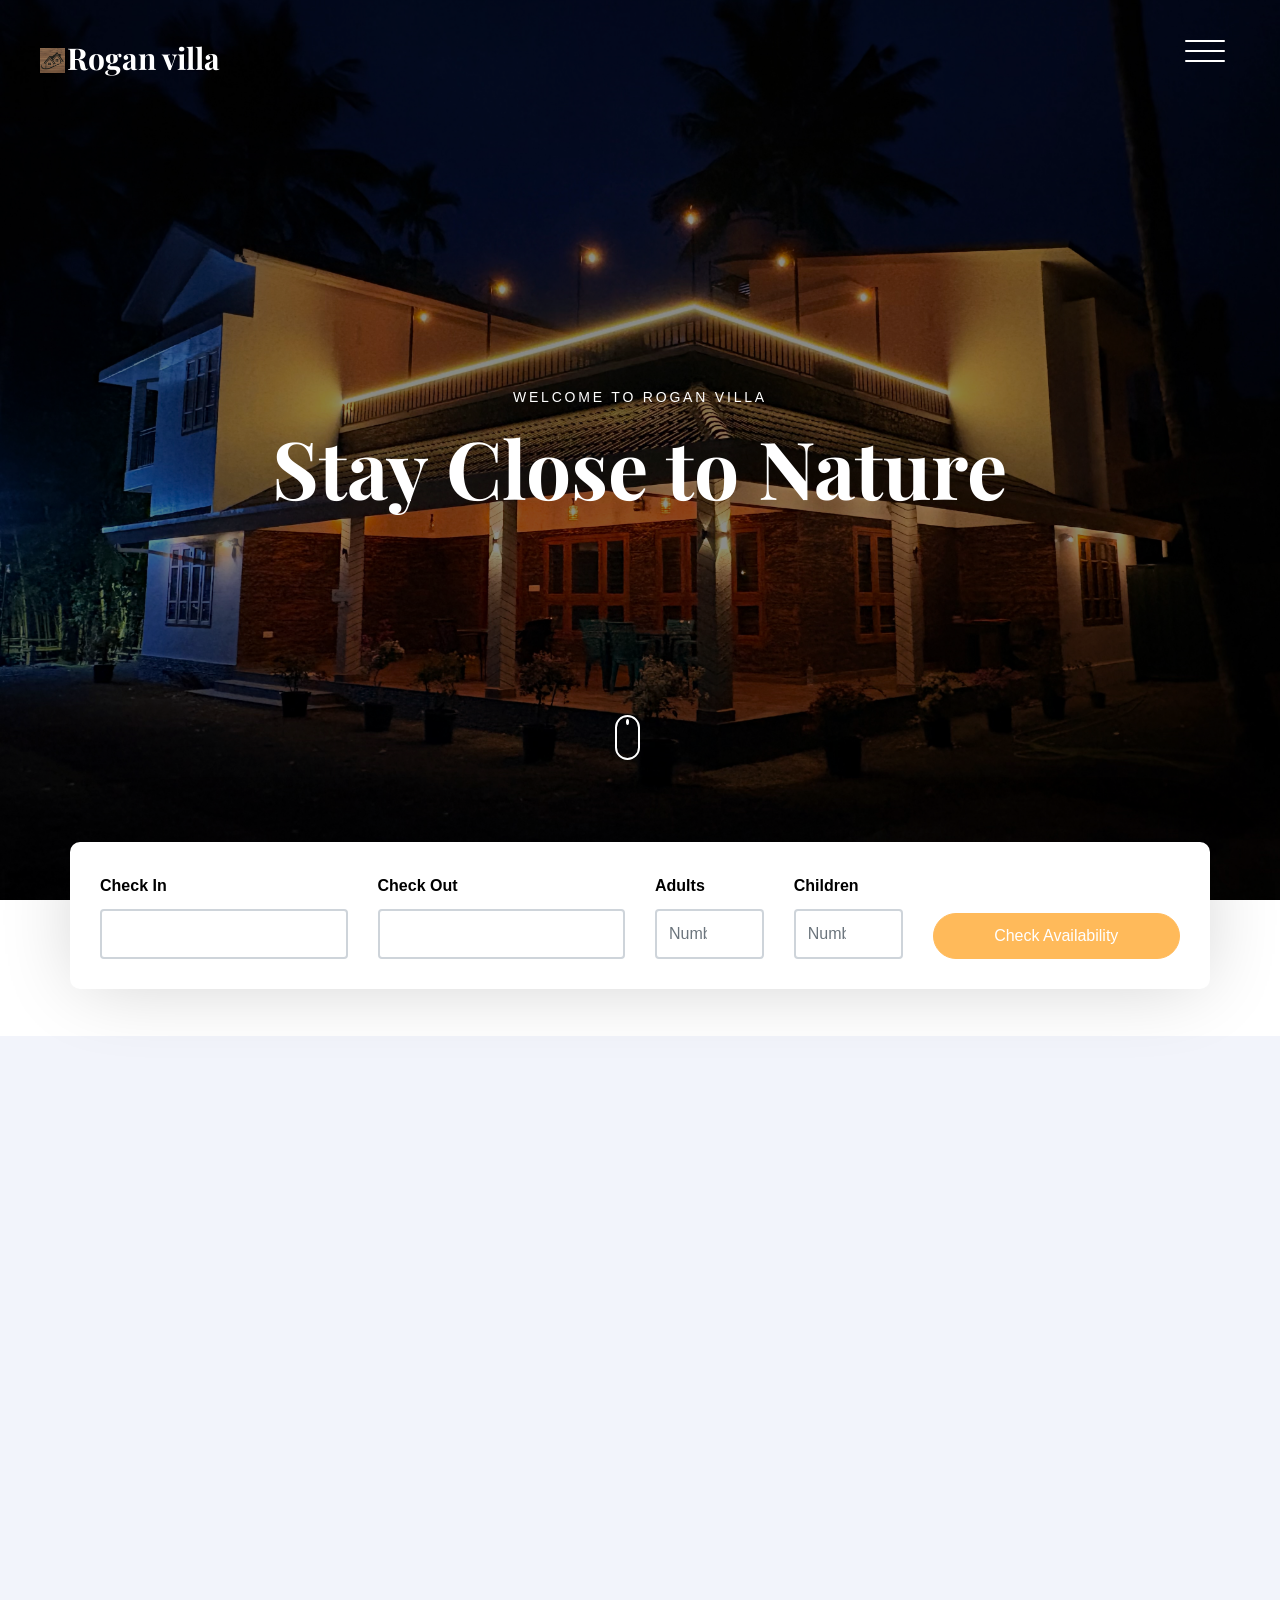
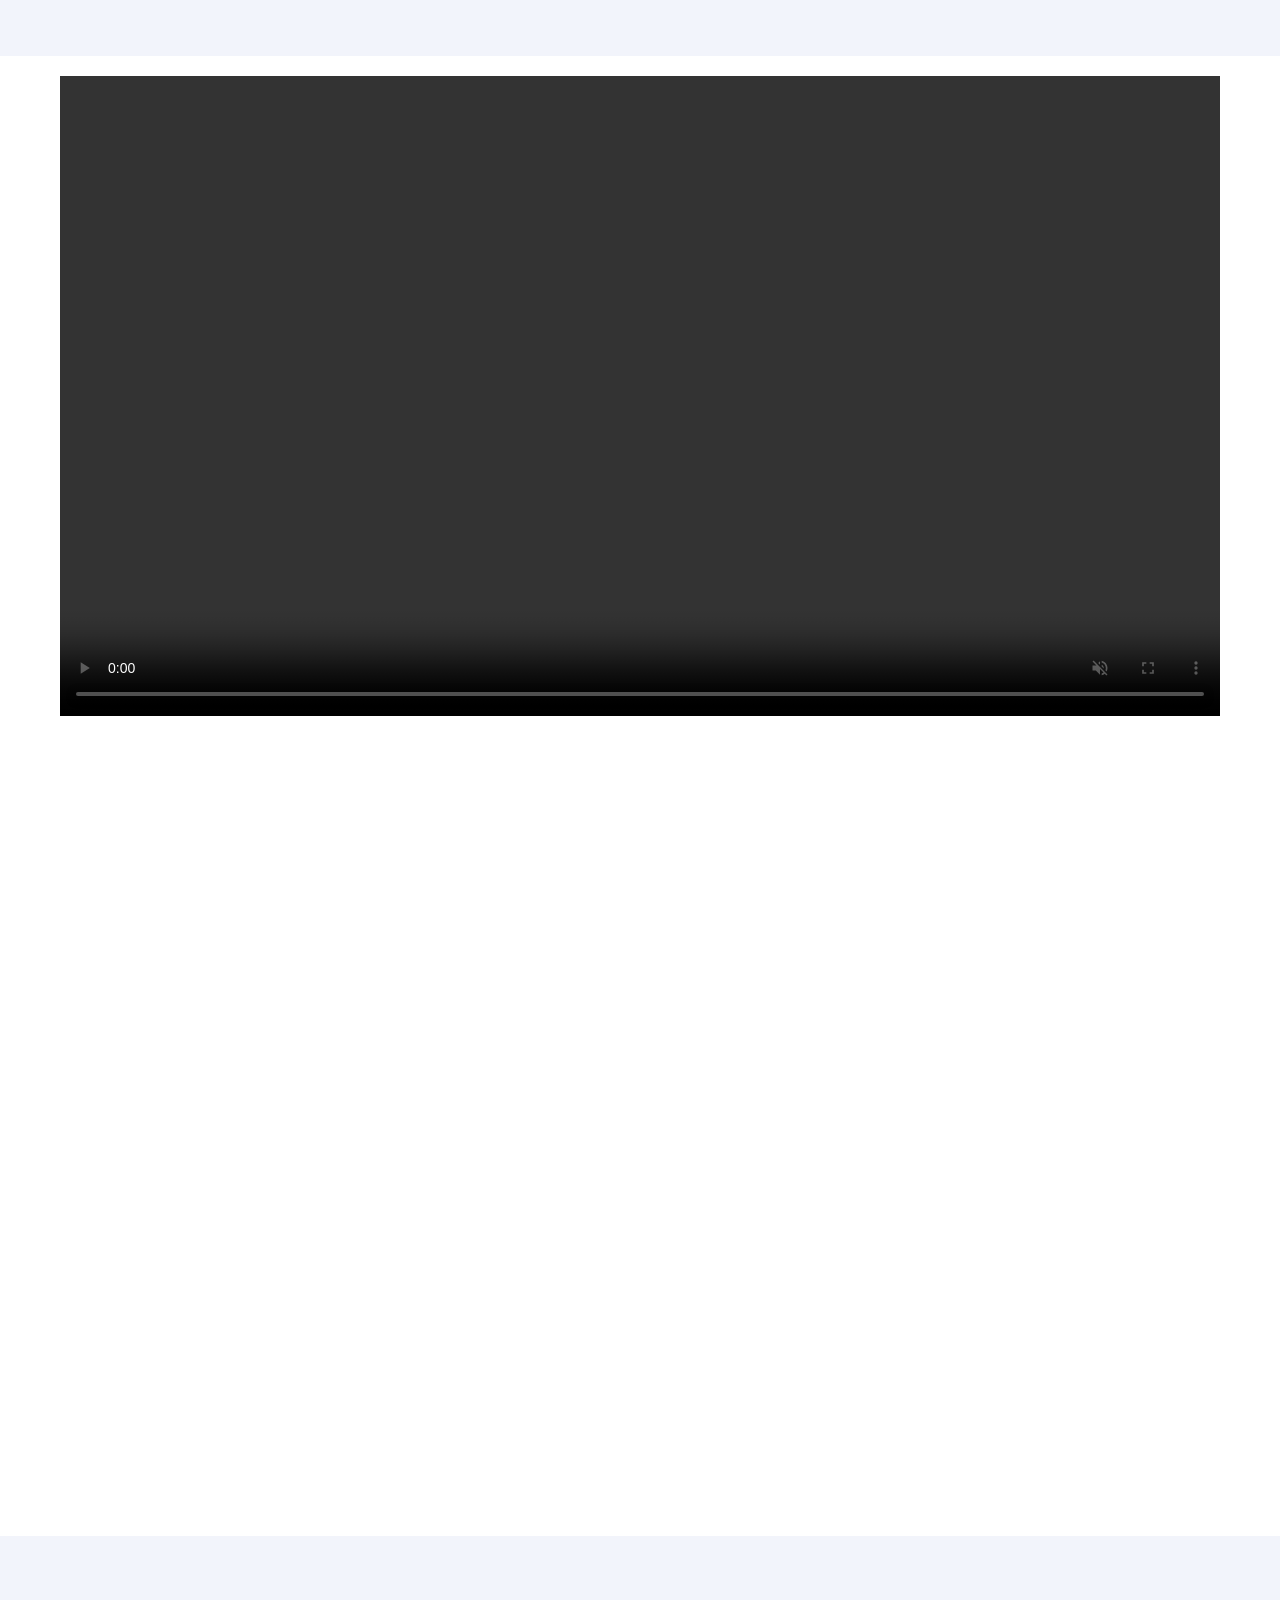
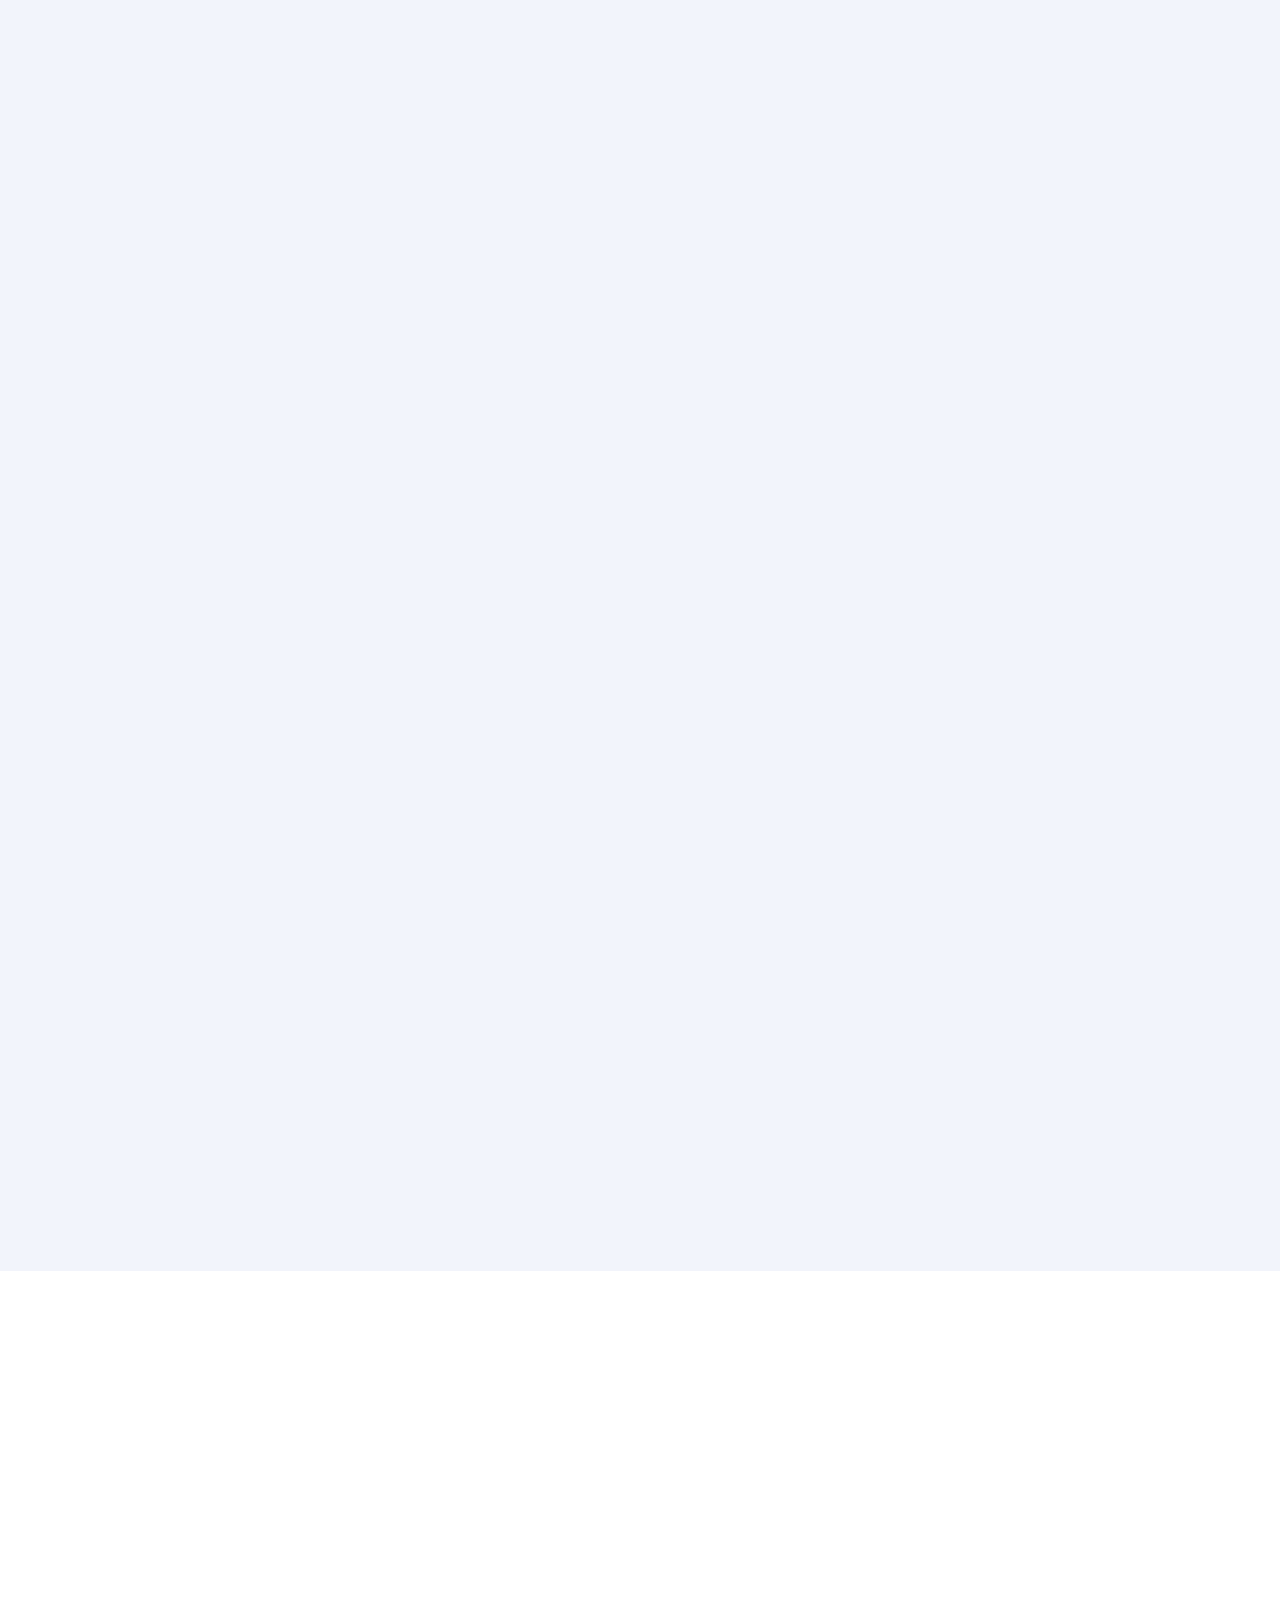
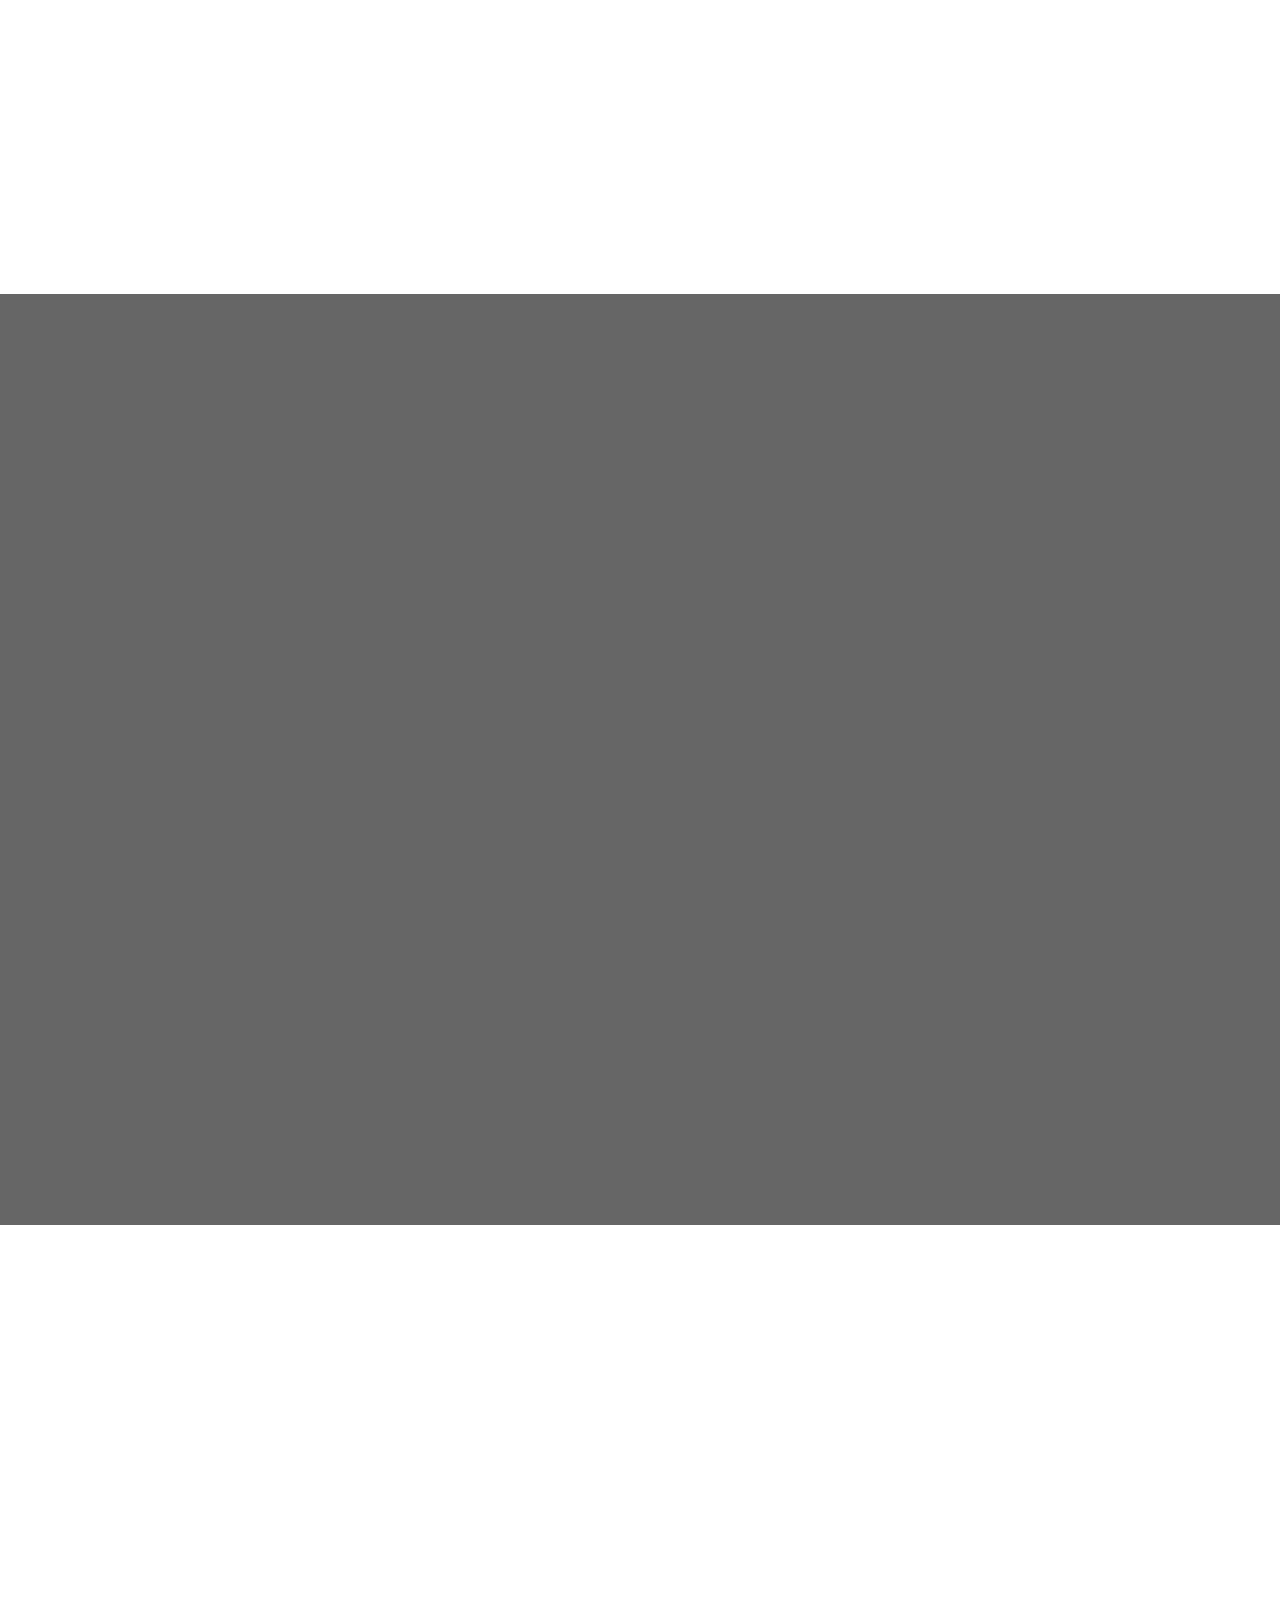
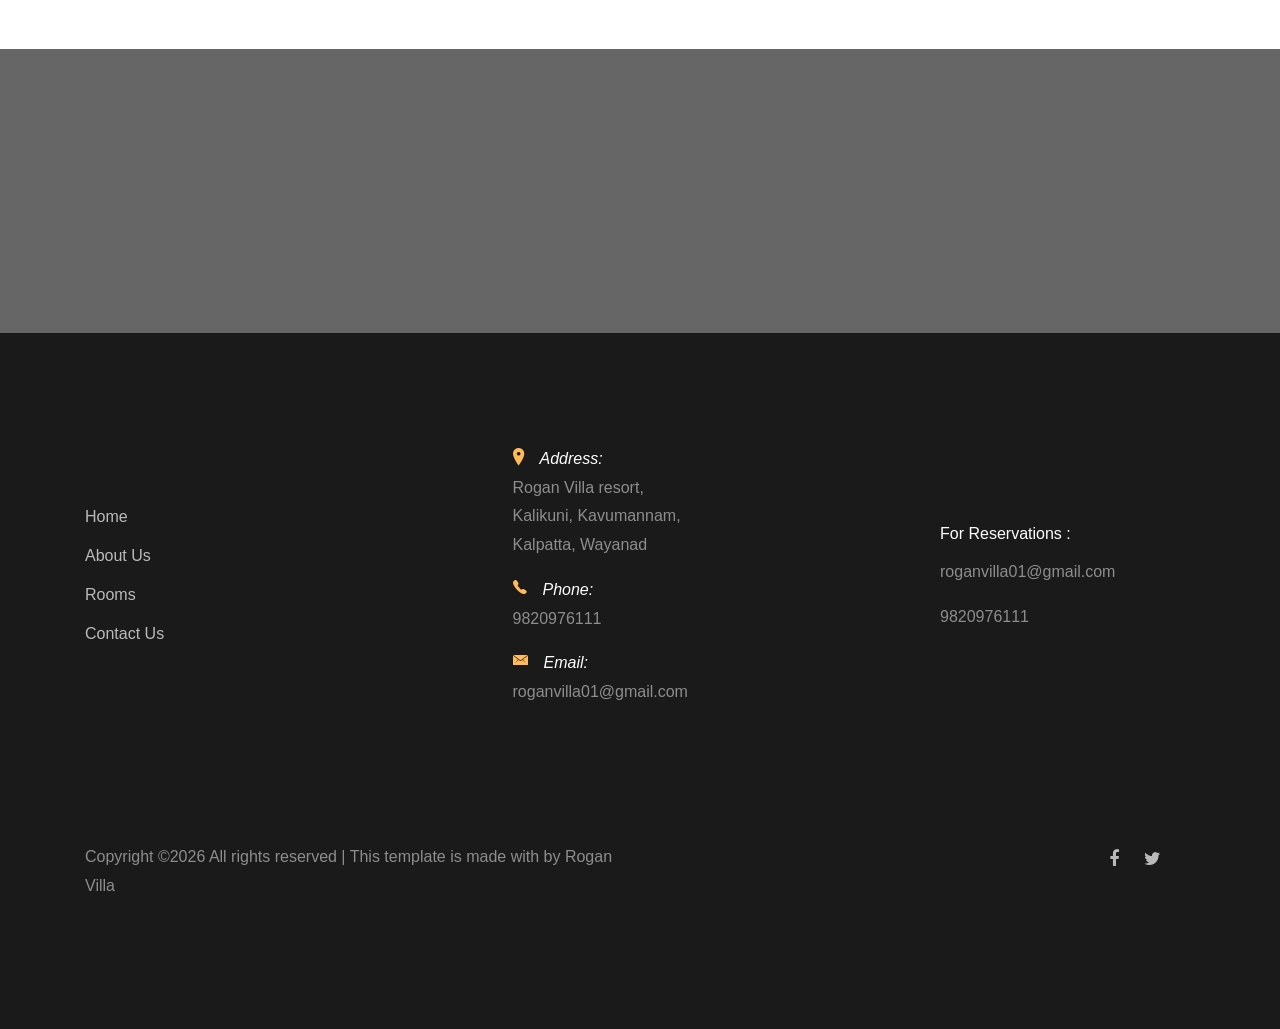
==== index.html @ f04894b6 "thirth commit" ====
<!DOCTYPE HTML>
<html>
  <head>
    <meta charset="utf-8">
    <meta http-equiv="X-UA-Compatible" content="IE=edge">
    <title>roganvilla resort</title>
    <meta name="viewport" content="width=device-width, initial-scale=1, shrink-to-fit=no">
    <meta name="description" content="" />
    <meta name="keywords" content="" />
    <meta name="author" content="" />
    <link rel="stylesheet" type="text/css" href="//fonts.googleapis.com/css?family=|Roboto+Sans:400,700|Playfair+Display:400,700">

    <link rel="stylesheet" href="css/bootstrap.min.css">
    <link rel="stylesheet" href="css/animate.css">
    <link rel="stylesheet" href="css/owl.carousel.min.css">
    <link rel="stylesheet" href="css/aos.css">  
    <link rel="stylesheet" href="css/bootstrap-datepicker.css">  
    <link rel="stylesheet" href="css/jquery.timepicker.css">
    <link rel="stylesheet" href="css/fancybox.min.css">
    
    <link rel="stylesheet" href="fonts/ionicons/css/ionicons.min.css">
    <link rel="stylesheet" href="fonts/fontawesome/css/font-awesome.min.css">

    <!-- Theme Style -->
    <link rel="stylesheet" href="css/style.css">
  </head>
  <body>
    
    <header class="site-header js-site-header"> 
      <div class="container-fluid">
        <div class="row align-items-center">
          <div class="col-6 col-lg-4 site-logo" data-aos="fade"><img src="images/logoimg.png"" alt="img" style="width: 25px; height: 25px; object-fit: cover;     margin-bottom: 9px; margin-right: 2px;"><a href="index.html">Rogan villa</a></div>
          <div class="col-6 col-lg-8">


            <div class="site-menu-toggle js-site-menu-toggle"  data-aos="fade">
              <span></span> 
              <span></span>
              <span></span>
            </div>
            <!-- END menu-toggle -->

            <div class="site-navbar js-site-navbar">
              <nav role="navigation">
                <div class="container">
                  <div class="row full-height align-items-center">
                    <div class="col-md-6 mx-auto">
                      <ul class="list-unstyled menu">
                        <li class="active"><a href="index.html">Home</a></li>
                        <li><a href="rooms.html">Rooms</a></li>
                        <li><a href="about.html">About</a></li>
                        <li><a href="contact.html">Contact</a></li>
                      </ul>
                    </div>
                  </div>
                </div>
              </nav>
            </div>
          </div>
        </div>
      </div>
    </header>
    <!-- END head -->

    <section class="site-hero overlay" style="background-image: url(images/IMG_9801[1].JPG)" data-stellar-background-ratio="0.5" style="object-fit: cover; background-position: center;">
      <div class="container">
        <div class="row site-hero-inner justify-content-center align-items-center">
          <div class="col-md-10 text-center" data-aos="fade-up">
            <span class="custom-caption text-uppercase text-white d-block  mb-3">Welcome To Rogan Villa </span>
            <h1 class="heading">Stay Close to Nature</h1>
          </div>
        </div>
      </div>

      <a class="mouse smoothscroll" href="#next">
        <div class="mouse-icon">
          <span class="mouse-wheel"></span>
        </div>
      </a>
    </section>
    <!-- END section -->

    <section class="section pb-4">
      <div class="container">
       
        <div class="row check-availabilty" id="next">
          <div class="block-32" data-aos="fade-up" data-aos-offset="-200">

            <form action="#" id="availabilityform">
  <div class="row">

    <div class="col-md-6 mb-3 mb-lg-0 col-lg-3">
      <label for="checkin_date" class="font-weight-bold text-black">Check In</label>
      <div class="field-icon-wrap">
        <div class="icon"><span class="icon-calendar"></span></div>
        <input type="text" id="checkin_date" class="form-control" required>
      </div>
    </div>

    <div class="col-md-6 mb-3 mb-lg-0 col-lg-3">
      <label for="checkout_date" class="font-weight-bold text-black">Check Out</label>
      <div class="field-icon-wrap">
        <div class="icon"><span class="icon-calendar"></span></div>
        <input type="text" id="checkout_date" class="form-control" required>
      </div>
    </div>

    <div class="col-md-6 mb-3 mb-md-0 col-lg-3">
      <div class="row">
        <div class="col-md-6 mb-3 mb-md-0">
          <label for="adults_select"  class="font-weight-bold text-black">Adults</label>
          <div class="field-icon-wrap">
             <input type="number" id="adults_select"  class="form-control"
            min="0" max="25" placeholder="Number of Adults" required>  
          </div>
        </div>
        <div class="col-md-6 mb-3 mb-md-0">
          <label for="children_select" class="font-weight-bold text-black">Children</label>
          <div class="field-icon-wrap">
            <input type="number" id="children_select"  class="form-control"
            min="0" max="25" placeholder="Number of children" required>

          </div>
        </div>
      </div> 
    </div>

    <div class="col-md-6 col-lg-3 align-self-end">
      <button type="submit" class="btn btn-primary btn-block text-white">
        Check Availability
      </button>
    </div>

  </div>
</form>
          </div>


        </div>
      </div>
    </section>

    <section class="py-5 bg-light">
      <div class="container">
        <div class="row align-items-center">
          <div class="col-md-12 col-lg-7 ml-auto order-lg-2 position-relative mb-5" data-aos="fade-up">
            <figure class="img-absolute">
              <img src="images/logoimg.png" alt="Image" class="img-fluid">
            </figure>
            <img src="images/IMG_8547.JPG" alt="Image" class="img-fluid rounded">
          </div>
          <div class="col-md-12 col-lg-4 order-lg-1" data-aos="fade-up">
            <h2 class="heading">Welcome!</h2>
            <p class="mb-4">Nestled in the heart of Wayanad, Rogan Villa is a boutique nature resort built to offer a blend of modern comfort and raw natural beauty. The property is designed for peaceful vacations, weekend getaways, and memorable nature experiences with options like premium rooms, river-facing views, private pools, tree huts, and camping zones</p>
            <p><a href="about.html" class="btn btn-primary text-white py-2 mr-3">Learn More</a> 
              <!-- <span class="mr-3 font-family-serif"><em>or</em></span> 
              <div class="videos">
                <video width="100%" controls autoplay muted loop>
                 <source src="./videos/IMG_1455.MOV" type="video/mp4">
                 Your browser does not support the video tag.
                </video>

              </div> -->
          </div>
        </div>
      </div>
    </section>
<section>
  <div class="videos">
                <video width="100%" height="auto" controls autoplay muted loop>
                 <source src="./videos/IMG_1455.mp4" type="video/mp4">
                 Your browser does not support the video tag.
                </video>

              </div>
</section>
    <section class="section">
      <div class="container">
        <div class="row justify-content-center text-center mb-5">
          <div class="col-md-7">
            <h2 class="heading" data-aos="fade-up">Rooms</h2>
            <p data-aos="fade-up" data-aos-delay="100">Experience comfort in its finest form. Rogan Villa’s  rooms feature  spacious bedding, beautiful views of the greenery around you. Perfect for couples, families, and anyone looking for a luxurious yet peaceful stay</p>
          </div>
        </div>
        <div class="row align-items-center justify-content-center flex">
          <div class="col-md-6 col-lg-4" data-aos="fade-up">
            <a href="rooms.html" class="room">
              <figure class="img-wrap">
                <img src="images/IMG_9627[1].JPG" alt="Free website template" class="img-fluid mb-3">
              </figure>
              <div class="p-3 text-center room-info">
                <h2>5 Rooms</h2>   
                <span class="text-uppercase letter-spacing-1"><a href="rooms.html">Click here</a></span>
              </div>
            </a>
          </div>



        </div>
      </div>
    </section>
    
    
    <section class="section slider-section bg-light">
      <div class="container">
        <div class="row justify-content-center text-center mb-5">
          <div class="col-md-7">
            <h2 class="heading" data-aos="fade-up">Photos</h2>
            <p data-aos="fade-up" data-aos-delay="100">At Rogan Villa, every stay brings you closer to nature. Enjoy peaceful Riverview rooms, charming tree-top stays, scenic camping zones with campfires, and relaxing moments by our serene fish ponds. It’s the perfect blend of comfort, calm, and natural beauty.</p>
          </div>
        </div>
        <div class="row">
          <div class="col-md-12">
            <div class="home-slider major-caousel owl-carousel mb-5" data-aos="fade-up" data-aos-delay="200">
              <div class="slider-item">
                <a href="images/IMG_8698.JPG" data-fancybox="images" data-caption="Caption for this image"><img src="images/IMG_9636[1].JPG" alt="Image placeholder" class="img-fluid"></a>
              </div>
              <div class="slider-item">
                <a href="images/IMG_8704.JPG" data-fancybox="images" data-caption="Caption for this image"><img src="images/IMG_8704.JPG" alt="Image placeholder" class="img-fluid"></a>
              </div>
              <div class="slider-item">
                <a href="images/IMG_8701.JPG" data-fancybox="images" data-caption="Caption for this image"><img src="images/IMG_9693[2].JPG" alt="Image placeholder" class="img-fluid"></a>
              </div>
              <div class="slider-item">
                <a href="images/IMG_8701.JPG" data-fancybox="images" data-caption="Caption for this image"><img src="images/IMG_9627[1].JPG" alt="Image placeholder" class="img-fluid"></a>
              </div>
              <div class="slider-item">
                <a href="images/IMG_8701.JPG" data-fancybox="images" data-caption="Caption for this image"><img src="images/IMG_9660[1].JPG" alt="Image placeholder" class="img-fluid"></a>
              </div>
              <div class="slider-item">
                <a href="images/IMG_8701.JPG" data-fancybox="images" data-caption="Caption for this image"><img src="images/IMG_9664[1].JPG" alt="Image placeholder" class="img-fluid"></a>
              </div>
              <div class="slider-item">
                <a href="images/IMG_8701.JPG" data-fancybox="images" data-caption="Caption for this image"><img src="images/IMG_9667[1].JPG" alt="Image placeholder" class="img-fluid"></a>
              </div>
              <div class="slider-item">
                <a href="images/IMG_8701.JPG" data-fancybox="images" data-caption="Caption for this image"><img src="images/IMG_9757[1].JPG" alt="Image placeholder" class="img-fluid"></a>
              </div>
               <div class="slider-item">
                <a href="images/IMG_8701.JPG" data-fancybox="images" data-caption="Caption for this image"><img src="images/IMG_9793[1].JPG" alt="Image placeholder" class="img-fluid"></a>
              </div>
               <div class="slider-item">
                <a href="images/IMG_8701.JPG" data-fancybox="images" data-caption="Caption for this image"><img src="images/rogan1.jpeg" alt="Image placeholder" class="img-fluid"></a>
              </div>
               <div class="slider-item">
                <a href="images/IMG_8701.JPG" data-fancybox="images" data-caption="Caption for this image"><img src="images/rogan2.jpeg" alt="Image placeholder" class="img-fluid"></a>
              </div>
            </div>
            <!-- END slider -->
          </div>
        
        </div>
      </div>
    </section>
    <!-- END section -->
     <section>
            <div class="container">
        <div class="row justify-content-center text-center mb-5 mt-5">
          <div class="col-md-4">
            <h2 class=" text-black" data-aos="fade">Tourist Places & Approx. Distance from RoganVilla</h2> 
          </div>
        </div>
        <div class="food-menu-tabs" data-aos="fade">
          <div class="tab-content py-5" id="myTabContent">
            
            
            <div class="tab-pane fade show active text-left" id="mains" role="tabpanel" aria-labelledby="mains-tab">
              <div class="row">
                <div class="col-md-6">
                   <div class="food-menu mb-5 d-flex  justify-content-between">
                    <span class="text-black text-opacity-7">Kurumbalakotta View Point</span><span>15km</span>
                  </div>
                  <div class="food-menu mb-5 d-flex  justify-content-between">
                    <span class="text-black text-opacity-7">Lakkidi View Point</span><span>20km</span>
                  </div>
                  <div class="food-menu mb-5 d-flex  justify-content-between">
                    <span class="text-black text-opacity-7">Kanthanpara Waterfalls</span><span>25km</span>
                  </div>
                   <div class="food-menu mb-5 d-flex  justify-content-between">
                    <span class="text-black text-opacity-7">Wayanad Wildlife Sanctuary</span><span>30km</span>
                  </div>
                  
                </div>
                <div class="col-md-6">
                  <div class="food-menu mb-5 d-flex  justify-content-between">
                    <span class="text-black text-opacity-7">Pookode Lake</span><span>18km</span>
                  </div>
                   <div class="food-menu mb-5 d-flex  justify-content-between">
                    <span class="text-black text-opacity-7">Banasura Sagar Dam & Karlad Lake</span><span>13km</span> 
                  </div>
                   <div class="food-menu mb-5 d-flex  justify-content-between">
                    <span class="text-black text-opacity-7">Kuruvadweep (Kuruva Islands)</span><span>30km</span> 
                  </div>
                   <div class="food-menu mb-5 d-flex  justify-content-between">
                    <span class="text-black text-opacity-7">Chembra Peak</span><span>25km</span>
                  </div>
                </div>
              </div> 
              

            </div> <!-- .tab-pane -->

            </div> <!-- .tab-pane -->
          </div>
        </div>

     </section>
    
    <section class="section bg-image overlay" style="background-image: url('images/banner2.png');">
      <div class="container">
        <div class="row justify-content-center text-center mb-5">
          <div class="col-md-7">
            <h2 class="heading text-white" data-aos="fade">Our Speciality</h2>
            <p class="text-white" data-aos="fade" data-aos-delay="100">Rogan Villa is a peaceful nature resort located in the lush greenery of Wayanad, offering premium rooms, river-view stays, tree-hut experiences, camping zones, and a refreshing pool area. Designed for comfort and calm, the property blends modern amenities with the untouched charm of nature.</p>
          </div>
        </div>
        <div class="food-menu-tabs" data-aos="fade">
          <div class="tab-content py-5" id="myTabContent">
            
            
            <div class="tab-pane fade show active text-left" id="mains" role="tabpanel" aria-labelledby="mains-tab">
              <div class="row">
                <div class="col-md-6">
                  <div class="food-menu mb-5">
                    <h3 class="text-white"><a href="#" class="text-white">Premium Nature Stay</a></h3>
                    <p class="text-white text-opacity-7">Rogan Villa offers a stay that blends natural beauty with modern comfort. Every space is designed to make you feel close to nature while enjoying a peaceful, luxurious experience.</p>
                  </div>
                  <div class="food-menu mb-5">
                    <h3 class="text-white"><a href="#" class="text-white">Beautiful Riverview Ambience</a></h3>
                    <p class="text-white text-opacity-7">The resort sits beside a calm riverside, giving guests soothing water views, fresh air, and the perfect setting for peaceful mornings and relaxing evenings.</p>
                  </div>
                </div>
                <div class="col-md-6">
                  <div class="food-menu mb-5">
                    <h3 class="text-white"><a href="#" class="text-white">Tree Hut Experience</a></h3> 
                    <p class="text-white text-opacity-7">Unique bamboo-tree hut overlooking the river, scenic camping zones with campfires, and relaxing moments by our serene fish ponds. It’s the perfect blend of comfort, calm, and natural beauty.</p>
                  </div>
                  <div class="food-menu mb-5">
                    <h3 class="text-white"><a href="#" class="text-white">Swimming Pool Experience</a></h3>
                    <p class="text-white text-opacity-7">Enjoy a refreshing dip in our well-maintained swimming pool, surrounded by lush greenery and peaceful natural views.</p>
                  </div>
                </div>
              </div>
              

            </div> <!-- .tab-pane -->

            </div> <!-- .tab-pane -->
          </div>
        </div>
      </div>
    </section>
    
    <!-- END section -->
    <section class="section testimonial-section">
      <div class="container">
        <div class="row justify-content-center text-center mb-5">
          <div class="col-md-7">
            <h2 class="heading" data-aos="fade-up">Experience Wayanad Like Never Before.</h2>
          </div>
        </div>
        <div class="row">
        </div>

      </div>
    </section>
    
    <section class="section bg-image overlay" style="background-image: url('images/IMG_9802[2].JPG');">
        <div class="container" >
          <div class="row align-items-center">
            <div class="col-12 col-md-6 text-center mb-4 mb-md-0 text-md-left" data-aos="fade-up">
              <h2 class="text-white font-weight-bold">A Best Place To Stay. Contact Now!</h2>
            </div>
            <div class="col-12 col-md-6 text-center text-md-right" data-aos="fade-up" data-aos-delay="200">
              <a href="contact.html" class="btn btn-outline-white-primary py-3 text-white px-5">Contact Now</a>
            </div>
          </div>
        </div>
      </section>

    <footer class="section footer-section">
      <div class="container">
        <div class="row mb-4 flex align-items-center justify-content-between">
          <div class="col-md-3 mb-5">
            <ul class="list-unstyled link">
              <li><a href="#">Home</a></li> 
              <li><a href="#">About Us</a></li>
              <li><a href="#">Rooms</a></li>
             <li><a href="#">Contact Us</a></li>
            </ul>
          </div>
          <div class="col-md-3 mb-5 pr-md-5 contact-info">
           
            <p><span class="d-block"><span class="ion-ios-location h5 mr-3 text-primary"></span>Address:</span> <span> Rogan Villa resort, <br>Kalikuni, Kavumannam, Kalpatta, Wayanad</span></p>
            <p><span class="d-block"><span class="ion-ios-telephone h5 mr-3 text-primary"></span>Phone:</span> <span>9820976111</span></p>  
            <p><span class="d-block"><span class="ion-ios-email h5 mr-3 text-primary"></span>Email:</span> <span> roganvilla01@gmail.com</span></p>
          </div>
          <div class="col-md-3 mb-5">
            <ul class="list-unstyled link">
              <li>For Reservations : </li>
              <li><p>roganvilla01@gmail.com</p></li>  
              <li><p>9820976111</p></li>
            </ul>
          </div>
        </div>
        <div class="row pt-5 wrap">
          <p class="col-md-6 text-left">
            Copyright &copy;<script>document.write(new Date().getFullYear());</script> All rights reserved | This template is made with <i class="icon-heart-o" aria-hidden="true"></i> by Rogan Villa</a>
          </p>
            
          <p class="col-md-6 text-right social">
            <a href="#"><span class="fa fa-facebook"></span></a>
            <a href="#"><span class="fa fa-twitter"></span></a>
            <a href="#"><span class="fa fa-instagrame"></span></a> 
          </p>
        </div>
      </div>  
    </footer>
    
    <script src="js/jquery-3.3.1.min.js"></script>
    <script src="js/jquery-migrate-3.0.1.min.js"></script>
    <script src="js/popper.min.js"></script>
    <script src="js/bootstrap.min.js"></script>
    <script src="js/owl.carousel.min.js"></script>
    <script src="js/jquery.stellar.min.js"></script>
    <script src="js/jquery.fancybox.min.js"></script>
    
    
    <script src="js/aos.js"></script>
    
    <script src="js/bootstrap-datepicker.js"></script> 
    <script src="js/jquery.timepicker.min.js"></script> 

    

    <script src="js/main.js"></script>
    <script src="js/whatsapp.js"></script> 
  </body>
</html>
---- css/style.css ----
body {
  background: #fff;
  font-family: "Roboto", arial, sans-serif;
  font-weight: 200;
  font-size: 16px;
  line-height: 1.8;
  color: #6c757d;
  position: relative; }

::-moz-selection {
  color: #fff;
  background: #ffba5a; }

::selection {
  color: #fff;
  background: #ffba5a; }

a {
  -webkit-transition: .3s all ease;
  -o-transition: .3s all ease;
  transition: .3s all ease;
  text-decoration: none; }
  a:hover {
    text-decoration: none; }

h1, h2, h3, h4, h5 {
  color: #000;
  font-family: "Playfair Display", times, serif; }

.font-family-serif {
  font-family: "Playfair Display", times, serif; }

.font-family-sans-serif {
  font-family: "Roboto", arial, sans-serif; }

.bg-light {
  background: #f2f4fb !important; }

.container-fluid {
  max-width: 1600px; }

.btn {
  padding-left: 30px;
  padding-right: 30px;
  padding-top: 10px;
  padding-bottom: 10px;
  border-radius: 50px; }
  .btn.btn-outline-white {
    border: 2px solid #fff; }
    .btn.btn-outline-white:hover {
      border: 2px solid transparent;
      background: #000;
      color: #fff; }
  .btn.btn-outline-white-primary {
    border: 2px solid #fff; }
    .btn.btn-outline-white-primary:hover {
      border: 2px solid transparent;
      background: #ffba5a;
      color: #fff; }
  .btn.uppercase {
    text-transform: uppercase;
    font-size: 14px;
    letter-spacing: .2em; }

.btn, .form-control {
  outline: none;
  -webkit-box-shadow: none !important;
  box-shadow: none !important; }
  .btn:focus, .btn:active, .form-control:focus, .form-control:active {
    outline: none; }

.form-control {
  -webkit-box-shadow: none !important;
  box-shadow: none !important;
  height: 50px;
  border-width: 2px; }
  .form-control:active, .form-control:focus {
    border-color: #ffba5a; }

textarea.form-control {
  height: inherit; }

.site-header {
  position: fixed;
  top: 0;
  width: 100%;
  padding: 40px 0; 
  z-index: 2;
  -webkit-transition: .3s all ease-in-out;
  -o-transition: .3s all ease-in-out;
  transition: .3s all ease-in-out; }
  .site-header.scrolled {
    padding: 20px 0;
    background: #fff;
    -webkit-box-shadow: 0 5px 20px -5px rgba(0, 0, 0, 0.1);
    box-shadow: 0 5px 20px -5px rgba(0, 0, 0, 0.1); }
    .site-header.scrolled .site-menu-toggle {
      top: 10px;
      position: relative; }
      .site-header.scrolled .site-menu-toggle span {
        background: #000; }
    .site-header.scrolled .site-logo {
      position: relative;
      z-index: 100; }
      .site-header.scrolled .site-logo a {
        color: #000; }

.menu-open {
  position: relative; }
  .menu-open .site-header {
    position: fixed; }
  .menu-open .site-logo {
    position: relative;
    z-index: 100; }
    .menu-open .site-logo a {
      color: #000; }
  .menu-open .site-navbar {
    border: 10px solid #f8f9fa; }

.site-logo {
  padding-left: 40px; }
  .site-logo a {
    font-size: 30px;
    color: #fff;
    font-weight: bold;
    line-height: 1;
    font-family: "Playfair Display", times, serif; }
    @media (max-width: 991.98px) {
      .site-logo a {
        font-size: 27px; } }

.site-navbar {
  position: fixed;
  display: none;
  top: 0;
  left: 0;
  right: 0;
  bottom: 0;
  z-index: 99;
  border: 20px solid transparent;
  background: #fff;
  min-height: 300px;
  overflow-y: scroll; }
  .site-navbar nav {
    text-align: left; }
    .site-navbar nav .menu {
      font-family: "Playfair Display", times, serif; }
      .site-navbar nav .menu li a {
        color: #000;
        font-size: 40px;
        padding: 5px 10px;
        position: relative; }
        .site-navbar nav .menu li a:hover:before {
          width: 100%; }
      .site-navbar nav .menu li.active a {
        color: #ffba5a; }
        .site-navbar nav .menu li.active a:before {
          width: 100%; }
  .site-navbar .extra-info a {
    color: #000; }
  .site-navbar .extra-info ul li a {
    color: #000; }
  .site-navbar .extra-info h3 {
    font-family: "Roboto", arial, sans-serif;
    text-transform: uppercase;
    font-size: 13px;
    letter-spacing: .2em;
    color: #adb5bd;
    margin-bottom: 30px; }
  .site-navbar .extra-info p {
    color: #212529; }

.full-height {
  height: 100vh;
  min-height: 700px; }

.site-hero {
  background-size: cover;
  background-position: center;
  height: 100vh;
  min-height: 700px;
  width: 100%;
  position: relative; }
  .site-hero .heading {
    font-family: "Playfair Display", times, serif;
    font-weight: bold; }
  .site-hero .scroll-down {
    position: absolute;
    bottom: 20px;
    left: 50%;
    -webkit-transform: translateX(-50%);
    -ms-transform: translateX(-50%);
    transform: translateX(-50%);
    color: #fff; }
  .site-hero.overlay:before {
    background: rgba(0, 0, 0, 0.45);
    content: "";
    position: absolute;
    height: 100vh;
    min-height: 700px;
    top: 0;
    left: 0;
    bottom: 0;
    right: 0; }
  .site-hero.inner-page {
    height: 50vh;
    min-height: 700px; }
    .site-hero.inner-page.overlay:before {
      height: 50vh;
      min-height: 700px; }

.site-hero-inner {
  height: 100vh;
  min-height: 700px; }
  .site-hero-inner .heading {
    font-size: 80px;
    font-family: "Playfair Display", times, serif;
    color: #fff;
    line-height: 1;
    font-weight: bold; }
    @media (max-width: 991.98px) {
      .site-hero-inner .heading {
        font-size: 40px; } }
  .site-hero-inner .sub-heading {
    font-size: 30px;
    font-weight: 200;
    color: #fff;
    line-height: 1.5; }
    @media (max-width: 991.98px) {
      .site-hero-inner .sub-heading {
        font-size: 18px; } }

.inner-page .site-hero-inner {
  height: 50vh;
  min-height: 700px; }

.page-inside .site-hero-inner, .page-inside {
  height: 70vh;
  min-height: 500px; }

.page-inside.overlay:before {
  height: 70vh;
  min-height: 500px; }

.menu-open .site-menu-toggle span {
  background: #000; }

.site-menu-toggle {
  top: 0;
  float: right;
  width: 40px;
  height: 45px;
  position: relative;
  margin: 0px auto;
  z-index: 200;
  -webkit-transform: rotate(0deg);
  -moz-transform: rotate(0deg);
  -o-transform: rotate(0deg);
  -ms-transform: rotate(0deg);
  transform: rotate(0deg);
  -webkit-transition: .5s ease-in-out;
  -moz-transition: .5s ease-in-out;
  -o-transition: .5s ease-in-out;
  transition: .5s ease-in-out;
  cursor: pointer;
  margin-right: 40px; }
  .site-menu-toggle span {
    display: block;
    position: absolute;
    height: 2px;
    width: 100%;
    background: #fff;
    border-radius: 9px;
    opacity: 1;
    left: 0;
    -webkit-transform: rotate(0deg);
    -moz-transform: rotate(0deg);
    -o-transform: rotate(0deg);
    -ms-transform: rotate(0deg);
    transform: rotate(0deg);
    -webkit-transition: .25s ease-in-out;
    -moz-transition: .25s ease-in-out;
    -o-transition: .25s ease-in-out;
    transition: .25s ease-in-out; }
  .site-menu-toggle span:nth-child(1) {
    top: 0px; }
  .site-menu-toggle span:nth-child(2) {
    top: 10px; }
  .site-menu-toggle span:nth-child(3) {
    top: 20px; }
  .site-menu-toggle.open span:nth-child(1) {
    top: 13px;
    -webkit-transform: rotate(135deg);
    -moz-transform: rotate(135deg);
    -o-transform: rotate(135deg);
    -ms-transform: rotate(135deg);
    transform: rotate(135deg); }
  .site-menu-toggle.open span:nth-child(2) {
    opacity: 0;
    left: -60px; }
  .site-menu-toggle.open span:nth-child(3) {
    top: 13px;
    -webkit-transform: rotate(-135deg);
    -moz-transform: rotate(-135deg);
    -o-transform: rotate(-135deg);
    -ms-transform: rotate(-135deg);
    transform: rotate(-135deg); }

.section {
  padding: 7em 0; }
  @media (max-width: 991.98px) {
    .section {
      padding: 3em 0; } }

@media (max-width: 991.98px) {
  .lead {
    font-size: 16px; } }

.visit-section .heading {
  font-size: 15px;
  text-transform: uppercase;
  font-family: "Roboto", arial, sans-serif;
  color: #b3b3b3;
  letter-spacing: .2em;
  margin-bottom: 30px; }

.visit-section .visit a {
  color: #000; }
  .visit-section .visit a:hover {
    color: #ffba5a; }

.visit-section .visit img {
  -webkit-box-shadow: 0 2px 3px 0 rgba(0, 0, 0, 0.2);
  box-shadow: 0 2px 3px 0 rgba(0, 0, 0, 0.2);
  margin-bottom: 15px; }

.visit-section .visit h3 {
  font-size: 20px;
  margin-bottom: 0; }

.visit-section .reviews-star span {
  font-size: 18px;
  color: #ffba5a; }

.visit-section .reviews-count {
  color: #adb5bd;
  font-style: italic; }

.heading-serif, .heading, .testimonial-section .heading, .slider-section .heading, .blog-post-entry .heading {
  font-size: 60px;
  font-family: "Playfair Display", times, serif;
  font-weight: 700; }
  @media (max-width: 991.98px) {
    .heading-serif, .heading, .testimonial-section .heading, .slider-section .heading, .blog-post-entry .heading {
      font-size: 40px; } }

.bg-pattern {
  background: #e9ecef url("../img/round.png"); }

.slider-section {
  position: relative; }

.blog-post-entry {
  position: relative; }

.half .image, .half .text {
  width: 50%; }
  @media (max-width: 991.98px) {
    .half .image, .half .text {
      width: 100%; } }

.half .image {
  background-size: cover;
  background-position: center center; }
  @media (max-width: 991.98px) {
    .half .image {
      height: 300px; } }

.half .text {
  padding: 100px 7%; }
  @media (max-width: 991.98px) {
    .half .text {
      padding-top: 50px;
      padding-bottom: 50px; } }
  .half .text h2 {
    font-size: 70px; }
    @media (max-width: 991.98px) {
      .half .text h2 {
        font-size: 40px; } }

.testimonial blockquote {
  padding: 0; }

.testimonial .author-image img {
  width: 70px; }

.post .media-custom {
  background: #fff;
  -webkit-transition: .3s all ease;
  -o-transition: .3s all ease;
  transition: .3s all ease;
  -webkit-box-shadow: 0 2px 5px -2px rgba(0, 0, 0, 0.1);
  box-shadow: 0 2px 5px -2px rgba(0, 0, 0, 0.1); }
  .post .media-custom:hover, .post .media-custom:focus {
    -webkit-box-shadow: 0 10px 30px -10px rgba(0, 0, 0, 0.1);
    box-shadow: 0 10px 30px -10px rgba(0, 0, 0, 0.1); }
  .post .media-custom a {
    color: #000; }
    .post .media-custom a:hover {
      color: #ffba5a; }
  .post .media-custom .media-body {
    padding: 10px 30px; }
  .post .media-custom h2 {
    font-size: 26px; }

.media-custom .meta-post {
  color: #adb5bd;
  text-transform: uppercase;
  letter-spacing: .2em;
  font-size: 14px; }

.owl-carousel .owl-item {
  opacity: .4; }
  .owl-carousel .owl-item.active {
    opacity: 1; }

.owl-carousel .owl-nav {
  position: absolute;
  top: 50%;
  width: 100%; }
  .owl-carousel .owl-nav .owl-prev,
  .owl-carousel .owl-nav .owl-next {
    position: absolute;
    -webkit-transform: translateY(-50%);
    -ms-transform: translateY(-50%);
    transform: translateY(-50%);
    margin-top: -10px; }
    .owl-carousel .owl-nav .owl-prev:hover, .owl-carousel .owl-nav .owl-prev:focus, .owl-carousel .owl-nav .owl-prev:active,
    .owl-carousel .owl-nav .owl-next:hover,
    .owl-carousel .owl-nav .owl-next:focus,
    .owl-carousel .owl-nav .owl-next:active {
      outline: none; }
    .owl-carousel .owl-nav .owl-prev span:before,
    .owl-carousel .owl-nav .owl-next span:before {
      font-size: 40px; }
  .owl-carousel .owl-nav .owl-prev {
    left: 30px !important; }
  .owl-carousel .owl-nav .owl-next {
    right: 30px !important; }

.owl-carousel .owl-dots {
  text-align: center; }
  .owl-carousel .owl-dots .owl-dot {
    border-width: 2px !important;
    width: 10px;
    height: 10px;
    margin: 5px;
    border-radius: 50%; }

.owl-carousel.home-slider {
  z-index: 1;
  position: relative; }
  .owl-carousel.home-slider .owl-nav {
    opacity: 0;
    visibility: hidden;
    -webkit-transition: .3s all ease;
    -o-transition: .3s all ease;
    transition: .3s all ease; }
    .owl-carousel.home-slider .owl-nav button {
      color: #fff; }
  .owl-carousel.home-slider:focus .owl-nav, .owl-carousel.home-slider:hover .owl-nav {
    opacity: 1;
    visibility: visible; }
  .owl-carousel.home-slider .slider-item {
    background-size: cover;
    background-repeat: no-repeat;
    background-position: center center;
    height: calc(100vh - 117px);
    min-height: 700px;
    position: relative; }
    .owl-carousel.home-slider .slider-item .slider-text {
      color: #fff;
      height: calc(100vh - 117px);
      min-height: 700px; }
      .owl-carousel.home-slider .slider-item .slider-text h1 {
        font-size: 40px;
        color: #fff;
        line-height: 1.2;
        font-weight: 800 !important;
        text-transform: uppercase; }
        @media (max-width: 991.98px) {
          .owl-carousel.home-slider .slider-item .slider-text h1 {
            font-size: 40px; } }
      .owl-carousel.home-slider .slider-item .slider-text p {
        font-size: 20px;
        line-height: 1.5;
        font-weight: 300;
        color: white; }
    .owl-carousel.home-slider .slider-item.dark .child-name {
      color: #000; }
    .owl-carousel.home-slider .slider-item.dark h1 {
      color: #000; }
    .owl-carousel.home-slider .slider-item.dark p {
      color: #000; }
  .owl-carousel.home-slider .owl-dots {
    position: absolute;
    bottom: 100px; 
    width: 100%; }
    .owl-carousel.home-slider .owl-dots .owl-dot {
      width: 10px;
      height: 10px;
      margin: 5px;
      border-radius: 50%;
      border: 2px solid transparent;
      outline: none !important;
      position: relative;
      -webkit-transition: .3s all ease;
      -o-transition: .3s all ease;
      transition: .3s all ease;
      background: #fff; }
      .owl-carousel.home-slider .owl-dots .owl-dot.active {
        border: 2px solid white;
        background: none; }

.owl-carousel.major-caousel .owl-stage-outer {
  padding-top: 0 !important;
  padding-bottom: 0 !important; }

.owl-carousel.major-caousel .owl-stage-outer {
  padding-top: 30px;
  padding-bottom: 30px; }

.owl-carousel.major-caousel .slider-item {
  height: inherit;
  min-height: inherit; }
  .owl-carousel.major-caousel .slider-item img {
    margin-bottom: 0; }

.owl-carousel.major-caousel .owl-nav {
  opacity: 1;
  visibility: visible; }
  .owl-carousel.major-caousel .owl-nav .owl-prev, .owl-carousel.major-caousel .owl-nav .owl-next {
    -webkit-transition: .3s all ease;
    -o-transition: .3s all ease;
    transition: .3s all ease;
    color: #495057; }
    .owl-carousel.major-caousel .owl-nav .owl-prev:hover, .owl-carousel.major-caousel .owl-nav .owl-prev:focus, .owl-carousel.major-caousel .owl-nav .owl-next:hover, .owl-carousel.major-caousel .owl-nav .owl-next:focus {
      color: #6c757d;
      outline: none; }
    .owl-carousel.major-caousel .owl-nav .owl-prev.disabled, .owl-carousel.major-caousel .owl-nav .owl-next.disabled {
      color: #dee2e6; }
  .owl-carousel.major-caousel .owl-nav .owl-prev {
    left: -60px !important; }
  .owl-carousel.major-caousel .owl-nav .owl-next {
    right: -60px !important; }

.owl-carousel.major-caousel .owl-dots {
  bottom: 50px !important; }
  @media (max-width: 991.98px) {
    .owl-carousel.major-caousel .owl-dots {
      bottom: 10px !important; } }

.owl-carousel.js-carousel-2 .slider-item {
  padding: 0 20px;
  text-align: center; }

.owl-carousel.js-carousel-2 .owl-nav {
  position: absolute;
  top: 50%;
  width: 100%;
  z-index: 299; }
  .owl-carousel.js-carousel-2 .owl-nav .owl-prev,
  .owl-carousel.js-carousel-2 .owl-nav .owl-next {
    position: absolute;
    -webkit-transform: translateY(-50%);
    -ms-transform: translateY(-50%);
    transform: translateY(-50%);
    margin-top: -10px; }
    .owl-carousel.js-carousel-2 .owl-nav .owl-prev:hover, .owl-carousel.js-carousel-2 .owl-nav .owl-prev:focus, .owl-carousel.js-carousel-2 .owl-nav .owl-prev:active,
    .owl-carousel.js-carousel-2 .owl-nav .owl-next:hover,
    .owl-carousel.js-carousel-2 .owl-nav .owl-next:focus,
    .owl-carousel.js-carousel-2 .owl-nav .owl-next:active {
      outline: none; }
    .owl-carousel.js-carousel-2 .owl-nav .owl-prev span:before,
    .owl-carousel.js-carousel-2 .owl-nav .owl-next span:before {
      font-size: 40px; }
  .owl-carousel.js-carousel-2 .owl-nav .owl-prev {
    left: -30px !important; }
  .owl-carousel.js-carousel-2 .owl-nav .owl-next {
    right: -30px !important; }

.owl-carousel.js-carousel-2 .owl-dots .owl-dot {
  display: inline-block;
  border: none; }
  .owl-carousel.js-carousel-2 .owl-dots .owl-dot > span {
    width: 8px;
    height: 8px;
    border-radius: 50%;
    background: #e9ecef;
    display: inline-block; }
  .owl-carousel.js-carousel-2 .owl-dots .owl-dot.active > span {
    background: #ffba5a; }
  .owl-carousel.js-carousel-2 .owl-dots .owl-dot:active, .owl-carousel.js-carousel-2 .owl-dots .owl-dot:focus, .owl-carousel.js-carousel-2 .owl-dots .owl-dot:hover {
    outline: none; }

.owl-custom-nav {
  float: right;
  position: relative;
  z-index: 10; }
  .owl-custom-nav .owl-custom-prev,
  .owl-custom-nav .owl-custom-next {
    padding: 10px;
    font-size: 30px;
    background: #ccc;
    line-height: 0;
    width: 60px;
    text-align: center;
    display: inline-block; }

.footer-section {
  background: #1a1a1a;
  color: #fff; }
  .footer-section a {
    color: rgba(255, 255, 255, 0.7); }
    .footer-section a:hover {
      color: #fff; }
  .footer-section p {
    color: rgba(255, 255, 255, 0.5); }
  .footer-section .bordertop {
    border-top: 1px solid rgba(255, 255, 255, 0.1);
    padding-top: 20px; }
  .footer-section .contact-info span.d-block {
    font-style: italic;
    color: #fff; }
  .footer-section .social a {
    font-size: 18px;
    padding: 10px; }
  .footer-section .link li {
    margin-bottom: 10px; }

.footer-newsletter .form-group {
  position: relative; }

.footer-newsletter .form-control {
  background: none;
  border: none;
  border-bottom: 1px solid rgba(255, 255, 255, 0.2);
  border-radius: 0;
  color: #fff; }
  .footer-newsletter .form-control::-webkit-input-placeholder {
    /* Chrome/Opera/Safari */
    color: rgba(255, 255, 255, 0.2);
    font-style: italic; }
  .footer-newsletter .form-control::-moz-placeholder {
    /* Firefox 19+ */
    color: rgba(255, 255, 255, 0.2);
    font-style: italic; }
  .footer-newsletter .form-control:-ms-input-placeholder {
    /* IE 10+ */
    color: rgba(255, 255, 255, 0.2);
    font-style: italic; }
  .footer-newsletter .form-control:-moz-placeholder {
    /* Firefox 18- */
    color: rgba(255, 255, 255, 0.2);
    font-style: italic; }
  .footer-newsletter .form-control:active, .footer-newsletter .form-control:focus {
    border-bottom: 1px solid white; }

.footer-newsletter button[type="submit"] {
  background: none;
  color: #fff;
  position: absolute;
  top: 0;
  right: 0; }

.side-box, .sidebar-search {
  padding: 30px;
  background: #fff;
  -webkit-box-shadow: 0 1px 2px 0 rgba(0, 0, 0, 0.1);
  box-shadow: 0 1px 2px 0 rgba(0, 0, 0, 0.1);
  margin-bottom: 30px; }
  .side-box .heading, .sidebar-search .heading {
    font-size: 18px;
    margin-bottom: 30px;
    font-family: "Roboto", arial, sans-serif; }

.post-list li {
  margin-bottom: 20px; }
  .post-list li a > div {
    margin-top: -10px; }
  .post-list li a .meta {
    font-size: 13px;
    color: #adb5bd; }
  .post-list li a .image {
    width: 150px; }
  .post-list li a h3 {
    font-size: 16px; }
  .post-list li:last-child {
    margin-bottom: 0; }

.sidebar-search .form-group {
  position: relative;
  margin-bottom: 0; }

.sidebar-search .icon-search {
  position: absolute;
  top: 50%;
  left: 15px;
  -webkit-transform: translateY(-50%);
  -ms-transform: translateY(-50%);
  transform: translateY(-50%); }

.sidebar-search .search-input {
  border-color: #dee2e6;
  padding-left: 40px;
  border-radius: 0px; }
  .sidebar-search .search-input:focus, .sidebar-search .search-input:active {
    border-color: #343a40; }

.contact-section .contact-info p {
  font-family: "Playfair Display", times, serif;
  font-size: 30px;
  margin-bottom: 30px; }
  .contact-section .contact-info p .d-block {
    font-size: 14px;
    letter-spacing: .2em;
    font-weight: bold;
    font-family: "Roboto", arial, sans-serif;
    text-transform: uppercase; }

.post-categories li {
  display: block; }
  .post-categories li a {
    display: block;
    position: relative;
    padding-bottom: 10px;
    margin-bottom: 10px;
    border-bottom: 1px solid #e9ecef; }
    .post-categories li a .count {
      position: absolute;
      top: 0;
      right: 0;
      color: #6c757d; }

.custom-pagination .page-item .page-link {
  text-align: center;
  border: none;
  background: none;
  border-radius: 50% !important;
  width: 50px;
  height: 50px;
  padding: 0;
  line-height: 50px;
  margin-right: 10px;
  margin-bottom: 10px; }

.custom-pagination .page-item.active .page-link {
  background: #ffba5a;
  -webkit-box-shadow: 0 2px 7px 0 rgba(0, 0, 0, 0.2);
  box-shadow: 0 2px 7px 0 rgba(0, 0, 0, 0.2); }

.line-height-1-2 {
  line-height: 1.2; }

/* Mouse Animation */
.mouse {
  width: 100px;
  display: inline-block;
  position: absolute;
  left: 50%;
  bottom: 140px;
  z-index: 1;
  -webkit-transform: translateX(-25%);
  -ms-transform: translateX(-25%);
  transform: translateX(-25%); }

.mouse-icon {
  width: 25px;
  height: 45px;
  border: 2px solid white;
  border-radius: 15px;
  cursor: pointer;
  position: relative;
  text-align: center; }

.mouse-wheel {
  height: 6px;
  margin: 2px auto 0;
  display: block;
  width: 3px;
  background-color: white;
  border-radius: 50%;
  -webkit-animation: 1.6s ease infinite wheel-up-down;
  -moz-animation: 1.6s ease infinite wheel-up-down;
  animation: 1.6s ease infinite wheel-up-down; }

@-webkit-keyframes wheel-up-down {
  0% {
    margin-top: 2px;
    opacity: 0; }
  30% {
    opacity: 1; }
  100% {
    margin-top: 20px;
    opacity: 0; } }

@-moz-keyframes wheel-up-down {
  0% {
    margin-top: 2px;
    opacity: 0; }
  30% {
    opacity: 1; }
  100% {
    margin-top: 20px;
    opacity: 0; } }

@keyframes wheel-up-down {
  0% {
    margin-top: 2px;
    opacity: 0; }
  30% {
    opacity: 1; }
  100% {
    margin-top: 20px;
    opacity: 0; } }

.site-block-half .image, .site-block-half .text {
  width: 100%; }
  @media (min-width: 992px) {
    .site-block-half .image, .site-block-half .text {
      width: 50%; } }

@media (max-width: 991.98px) {
  .site-block-half .image {
    margin-bottom: 50px;
    height: 300px; } }

.site-block-half .text {
  padding-left: 15px;
  padding-right: 15px;
  padding-bottom: 15px; }
  @media (min-width: 992px) {
    .site-block-half .text {
      padding: 4rem; } }

.site-block-half .bg-image {
  background-repeat: no-repeat;
  background-size: cover;
  background-position: center center; }
  @media (max-width: 991.98px) {
    .site-block-half .bg-image {
      height: 400px; } }

.site-block-half.site-block-video .image {
  position: relative; }
  .site-block-half.site-block-video .image .play-button {
    position: absolute;
    top: 50%;
    left: 50%;
    -webkit-transform: translate(-50%, -50%);
    -ms-transform: translate(-50%, -50%);
    transform: translate(-50%, -50%);
    font-size: 20px;
    width: 70px;
    height: 70px;
    background: #fff;
    display: block;
    border-radius: 50%;
    opacity: 1;
    color: #ffba5a !important; }
    .site-block-half.site-block-video .image .play-button:hover {
      opacity: 1; }
    .site-block-half.site-block-video .image .play-button > span {
      position: absolute;
      left: 55%;
      top: 50%;
      -webkit-transform: translate(-60%, -50%);
      -ms-transform: translate(-60%, -50%);
      transform: translate(-60%, -50%); }

.field-icon-wrap {
  position: relative; }
  .field-icon-wrap .form-control {
    position: relative;
    padding-right: 40px;
    -webkit-box-shadow: none !important;
    box-shadow: none !important;
    color: #a6a6a6; }
  .field-icon-wrap .icon {
    position: absolute;
    top: 50%;
    -webkit-transform: translateY(-50%);
    -ms-transform: translateY(-50%);
    transform: translateY(-50%);
    right: 15px;
    z-index: 2; }
  .field-icon-wrap select {
    -webkit-appearance: none;
    -moz-appearance: none;
    appearance: none;
    width: 100%; }

.block-32 {
  background: #fff;
  padding: 30px;
  -webkit-box-shadow: 0 2px 80px -10px rgba(0, 0, 0, 0.2);
  box-shadow: 0 2px 80px -10px rgba(0, 0, 0, 0.2);
  width: 100%; }
  .block-32 .field-icon-wrap {
    position: relative; }
    .block-32 .field-icon-wrap .form-control {
      position: relative;
      padding-right: 40px;
      -webkit-box-shadow: none !important;
      box-shadow: none !important;
      color: #a6a6a6; }
    .block-32 .field-icon-wrap .icon {
      position: absolute;
      top: 50%;
      -webkit-transform: translateY(-50%);
      -ms-transform: translateY(-50%);
      transform: translateY(-50%);
      right: 15px;
      z-index: 2; }
    .block-32 .field-icon-wrap select {
      -webkit-appearance: none;
      -moz-appearance: none;
      appearance: none;
      width: 100%; }

.block-2 {
  margin-bottom: 50px;
  -webkit-perspective: 1000;
  -moz-perspective: 1000;
  -ms-perspective: 1000;
  perspective: 1000;
  -ms-transform: perspective(1000px);
  -moz-transform: perspective(1000px);
  -moz-transform-style: preserve-3d;
  -ms-transform-style: preserve-3d; }
  .block-2:hover .back, .block-2.hover .back {
    -webkit-transform: rotateY(0deg);
    -moz-transform: rotateY(0deg);
    -o-transform: rotateY(0deg);
    -ms-transform: rotateY(0deg);
    transform: rotateY(0deg); }
  .block-2:hover .front, .block-2.hover .front {
    -webkit-transform: rotateY(180deg);
    -moz-transform: rotateY(180deg);
    -o-transform: rotateY(180deg);
    transform: rotateY(180deg); }
  .block-2, .block-2 .front, .block-2 .back {
    width: 100%;
    height: 427px; }
  .block-2 .flipper {
    -webkit-transition: 0.6s;
    -webkit-transform-style: preserve-3d;
    -ms-transition: 0.6s;
    -moz-transition: 0.6s;
    -moz-transform: perspective(1000px);
    -moz-transform-style: preserve-3d;
    -ms-transform-style: preserve-3d;
    -o-transition: 0.6s;
    transition: 0.6s;
    transform-style: preserve-3d;
    position: relative; }
  .block-2 .front, .block-2 .back {
    -webkit-backface-visibility: hidden;
    -moz-backface-visibility: hidden;
    -ms-backface-visibility: hidden;
    backface-visibility: hidden;
    border-radius: 4px;
    -webkit-transition: 0.6s;
    -webkit-transform-style: preserve-3d;
    -webkit-transform: rotateY(0deg);
    -moz-transition: 0.6s;
    -moz-transform-style: preserve-3d;
    -moz-transform: rotateY(0deg);
    -o-transition: 0.6s;
    -o-transform-style: preserve-3d;
    -o-transform: rotateY(0deg);
    -ms-transition: 0.6s;
    -ms-transform-style: preserve-3d;
    -ms-transform: rotateY(0deg);
    transition: 0.6s;
    transform-style: preserve-3d;
    transform: rotateY(0deg);
    position: absolute;
    top: 0;
    left: 0; }
  .block-2 .front {
    -webkit-transform: rotateY(0deg);
    -ms-transform: rotateY(0deg);
    background: lightgreen;
    z-index: 2;
    background-size: cover;
    background-position: center center;
    background-repeat: no-repeat; }
    .block-2 .front:before {
      content: '';
      position: absolute;
      top: 0;
      right: 0;
      bottom: 0;
      left: 0;
      background: -moz-linear-gradient(top, transparent 0%, transparent 18%, rgba(0, 0, 0, 0.8) 99%, rgba(0, 0, 0, 0.8) 100%);
      background: -webkit-linear-gradient(top, transparent 0%, transparent 18%, rgba(0, 0, 0, 0.8) 99%, rgba(0, 0, 0, 0.8) 100%);
      background: -webkit-gradient(linear, left top, left bottom, from(transparent), color-stop(18%, transparent), color-stop(99%, rgba(0, 0, 0, 0.8)), to(rgba(0, 0, 0, 0.8)));
      background: -o-linear-gradient(top, transparent 0%, transparent 18%, rgba(0, 0, 0, 0.8) 99%, rgba(0, 0, 0, 0.8) 100%);
      background: linear-gradient(to bottom, transparent 0%, transparent 18%, rgba(0, 0, 0, 0.8) 99%, rgba(0, 0, 0, 0.8) 100%);
      filter: progid:DXImageTransform.Microsoft.gradient( startColorstr='#00000000', endColorstr='#cc000000',GradientType=0 ); }
    .block-2 .front .box {
      position: absolute;
      bottom: 0;
      left: 20px;
      right: 20px;
      bottom: 20px; }
      .block-2 .front .box h2, .block-2 .front .box p {
        color: #fff;
        margin: 0;
        padding: 0;
        line-height: 1.5; }
      .block-2 .front .box h2 {
        font-size: 20px; }
      .block-2 .front .box p {
        font-size: 12px; }
  .block-2 .back {
    background: #fff;
    -webkit-box-shadow: 0 0 70px -10px rgba(0, 0, 0, 0.4);
    box-shadow: 0 0 70px -10px rgba(0, 0, 0, 0.4);
    -webkit-transform: rotateY(-180deg);
    -moz-transform: rotateY(-180deg);
    -o-transform: rotateY(-180deg);
    -ms-transform: rotateY(-180deg);
    transform: rotateY(-180deg); }
  .block-2 .back p {
    position: absolute;
    top: 40px;
    left: 0;
    right: 0;
    text-align: center;
    padding: 0 20px;
    font-size: 18px; }
  .block-2 .author {
    bottom: 0;
    position: absolute;
    bottom: 20px;
    left: 20px;
    right: 20px; }
    .block-2 .author .image {
      width: 40px; }
      .block-2 .author .image img {
        border-radius: 50%;
        max-width: 100%; }
    .block-2 .author .position {
      display: block;
      font-size: 12px; }
  @media (max-width: 991.98px) {
    .block-2 .back {
      -webkit-transform: rotateY(0deg);
      -moz-transform: rotateY(0deg);
      -o-transform: rotateY(0deg);
      -ms-transform: rotateY(0deg);
      transform: rotateY(0deg); }
    .block-2 .front {
      -webkit-transform: rotateY(180deg);
      -moz-transform: rotateY(180deg);
      -o-transform: rotateY(180deg);
      transform: rotateY(180deg); } }

.text-black {
  color: #000 !important; }

.check-availabilty {
  margin-top: -170px;
  position: relative; }
  .check-availabilty .block-32 {
    background: #fff;
    border-radius: 10px; }

.room {
  position: relative;
  display: block; }
  .room .img-wrap {
    position: relative;
    overflow: hidden; }
    .room .img-wrap img {
      -webkit-transition: .3s all ease-in-out;
      -o-transition: .3s all ease-in-out;
      transition: .3s all ease-in-out;
      -webkit-transform: scale(1);
      -ms-transform: scale(1);
      transform: scale(1);
      margin-bottom: 0 !important; }
  .room:hover .img-wrap img, .room:focus .img-wrap img {
    -webkit-transform: scale(1.05);
    -ms-transform: scale(1.05);
    transform: scale(1.05); }

.letter-spacing-1 {
  letter-spacing: .1em; }

.text-opacity-8 {
  opacity: .8; }

.text-opacity-7 {
  opacity: .7; }

.text-opacity-6 {
  opacity: .6; }

.text-opacity-5 {
  opacity: .5; }

.letter-spacing-2 {
  letter-spacing: .2em; }

.bg-image {
  background-size: cover;
  background-attachment: fixed; }

.bg-image-2 {
  background-size: cover;
  background-position: center center; }

.food-menu-tabs {
  text-align: center; }
  .food-menu-tabs .nav-tabs {
    text-align: center;
    display: inline-block;
    text-transform: uppercase;
    border-bottom: none; }
    .food-menu-tabs .nav-tabs li {
      display: inline-block; }
      .food-menu-tabs .nav-tabs li a {
        border: none;
        background: none;
        font-size: 1.2rem;
        font-weight: bold;
        position: relative;
        display: block; }
        .food-menu-tabs .nav-tabs li a:before {
          -webkit-transition: .3s all ease;
          -o-transition: .3s all ease;
          transition: .3s all ease;
          content: "";
          position: absolute;
          bottom: 0;
          left: 16px;
          right: 20px;
          height: 2px;
          background: transparent; }
        .food-menu-tabs .nav-tabs li a.active {
          border: none;
          background: none;
          color: #fff; }
          .food-menu-tabs .nav-tabs li a.active:before {
            background: #fff; }

.custom-caption {
  font-size: 14px;
  letter-spacing: .2em; }

.bg-image {
  background-repeat: no-repeat;
  background-size: cover;
  background-position: center center;
  position: relative;
  z-index: 1; }
  .bg-image.overlay {
    position: relative; }
    .bg-image.overlay > .container {
      position: relative;
      z-index: 3; }
    .bg-image.overlay:before {
      z-index: 2;
      position: absolute;
      top: 0;
      left: 0;
      right: 0;
      bottom: 0;
      content: "";
      background: rgba(0, 0, 0, 0.6); }

.img-absolute {
  position: absolute;
  bottom: -100px;
  right: -100px; }
  .img-absolute img {
    max-width: 240px;
    border-radius: 50%;
    border: 10px solid #f2f4fb; }
  @media (max-width: 991.98px) {
    .img-absolute {
      right: 0px; }
      .img-absolute img {
        max-width: 150px; } } 

.custom-breadcrumbs {
  list-style: none;
  padding: 0;
  margin: 0; }
  .custom-breadcrumbs li {
    display: inline-block;
    color: #fff;
    margin: 0 4px;
    text-transform: uppercase;
    font-size: 14px;
    letter-spacing: .1em;
    font-weight: bold; }
    .custom-breadcrumbs li a {
      font-weight: normal; }
      .custom-breadcrumbs li a:hover {
        color: #fff; }

.timeline-item {
  padding: 3em 2em 2em;
  position: relative;
  border-left: 2px solid #dee2e6; }
  .timeline-item::before {
    content: attr(date-is);
    position: absolute;
    left: 2em;
    font-weight: bold;
    top: 1em;
    display: block;
    font-weight: 700;
    font-size: .785rem; }
  .timeline-item::after {
    width: 10px;
    height: 10px;
    display: block;
    top: 1em;
    position: absolute;
    left: -6px;
    border-radius: 10px;
    content: '';
    border: 2px solid #dee2e6;
    background: white; }
  .timeline-item:last-child {
    -webkit-border-image: -webkit-gradient(linear, left top, left bottom, color-stop(60%, #dee2e6), to(rgba(222, 226, 230, 0))) 1 100%;
    -webkit-border-image: -webkit-linear-gradient(top, #dee2e6 60%, rgba(222, 226, 230, 0)) 1 100%;
    -o-border-image: -o-linear-gradient(top, #dee2e6 60%, rgba(222, 226, 230, 0)) 1 100%;
    border-image: -webkit-gradient(linear, left top, left bottom, color-stop(60%, #dee2e6), to(rgba(222, 226, 230, 0))) 1 100%;
    border-image: linear-gradient(to bottom, #dee2e6 60%, rgba(222, 226, 230, 0)) 1 100%; }

.custom-pagination {
  text-align: center; }
  .custom-pagination ul {
    padding: 0;
    margin: 0; }
    .custom-pagination ul li {
      display: inline-block; }
      .custom-pagination ul li a {
        background: #fff;
        border-radius: 50%;
        border: 1px solid transparent; }
        .custom-pagination ul li a:hover {
          border: 1px solid #d9d9d9;
          -webkit-box-shadow: 0 4px 10px -2px rgba(0, 0, 0, 0.1);
          box-shadow: 0 4px 10px -2px rgba(0, 0, 0, 0.1); }
      .custom-pagination ul li a, .custom-pagination ul li span {
        display: inline-block;
        width: 47px;
        margin: 2px;
        height: 47px;
        font-size: 1.2rem;
        line-height: 47px; }
      .custom-pagination ul li.active span {
        background: #ffba5a;
        color: #fff;
        border-radius: 50%; }

        .mapsmall{
          display: flex;
          margin-bottom: 40px;
          width: 100vw;
          align-items: center;
          justify-content: center;
          height: 500px;
          flex-direction: column;
        }
        @media (min-width: 991.98px){
          .mapsmall{
            width: 80%;
            margin: 0 auto;
            margin-bottom: 60px; 
          }
          .mapsmal{
            display: hidden;
          }
        }
        .videos
        {
          padding: 10px 10px;
          /* height: 400px; */
        }
        .videos video{
          /* height: 350px;  */
        }
        @media (min-width:991.98px) {
          .videos{
            padding: 20px 60px;
            height: 640px;
          }
          .videos video{
            height: 640px; 
          }
        }
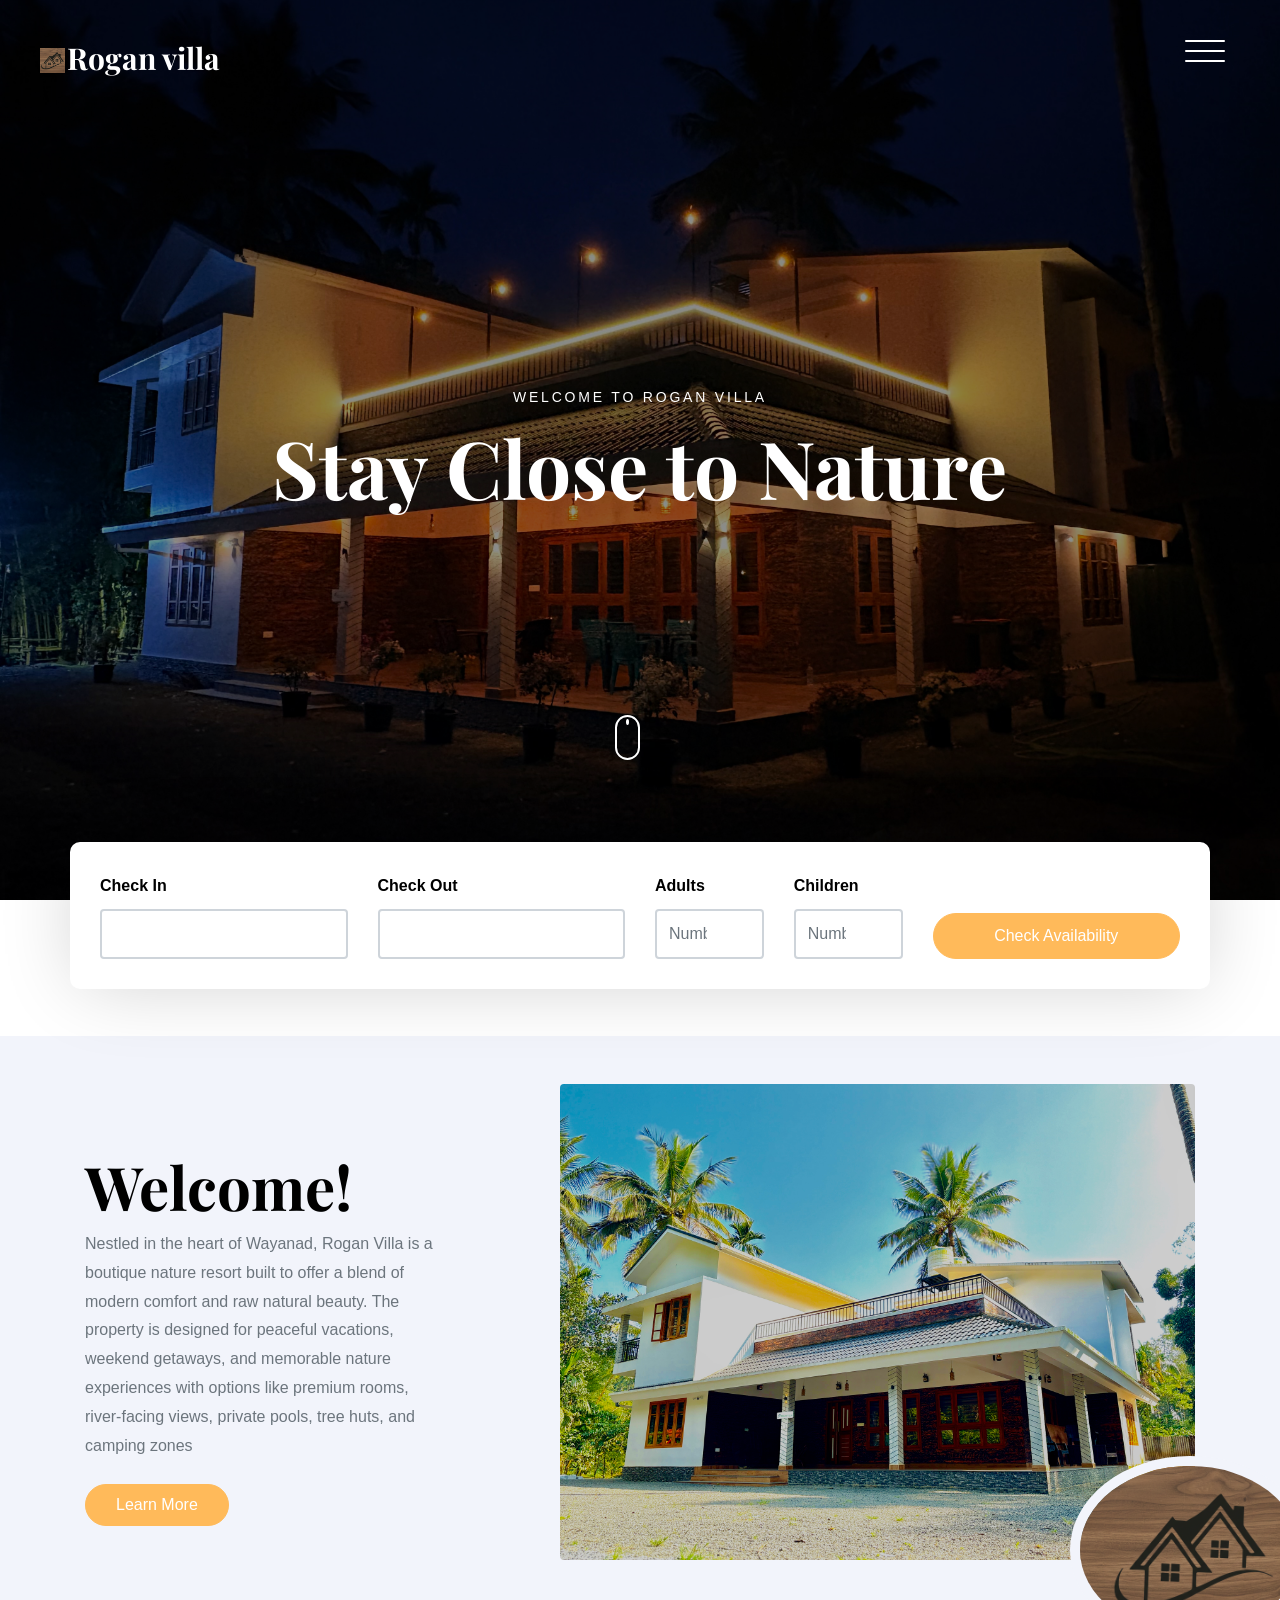
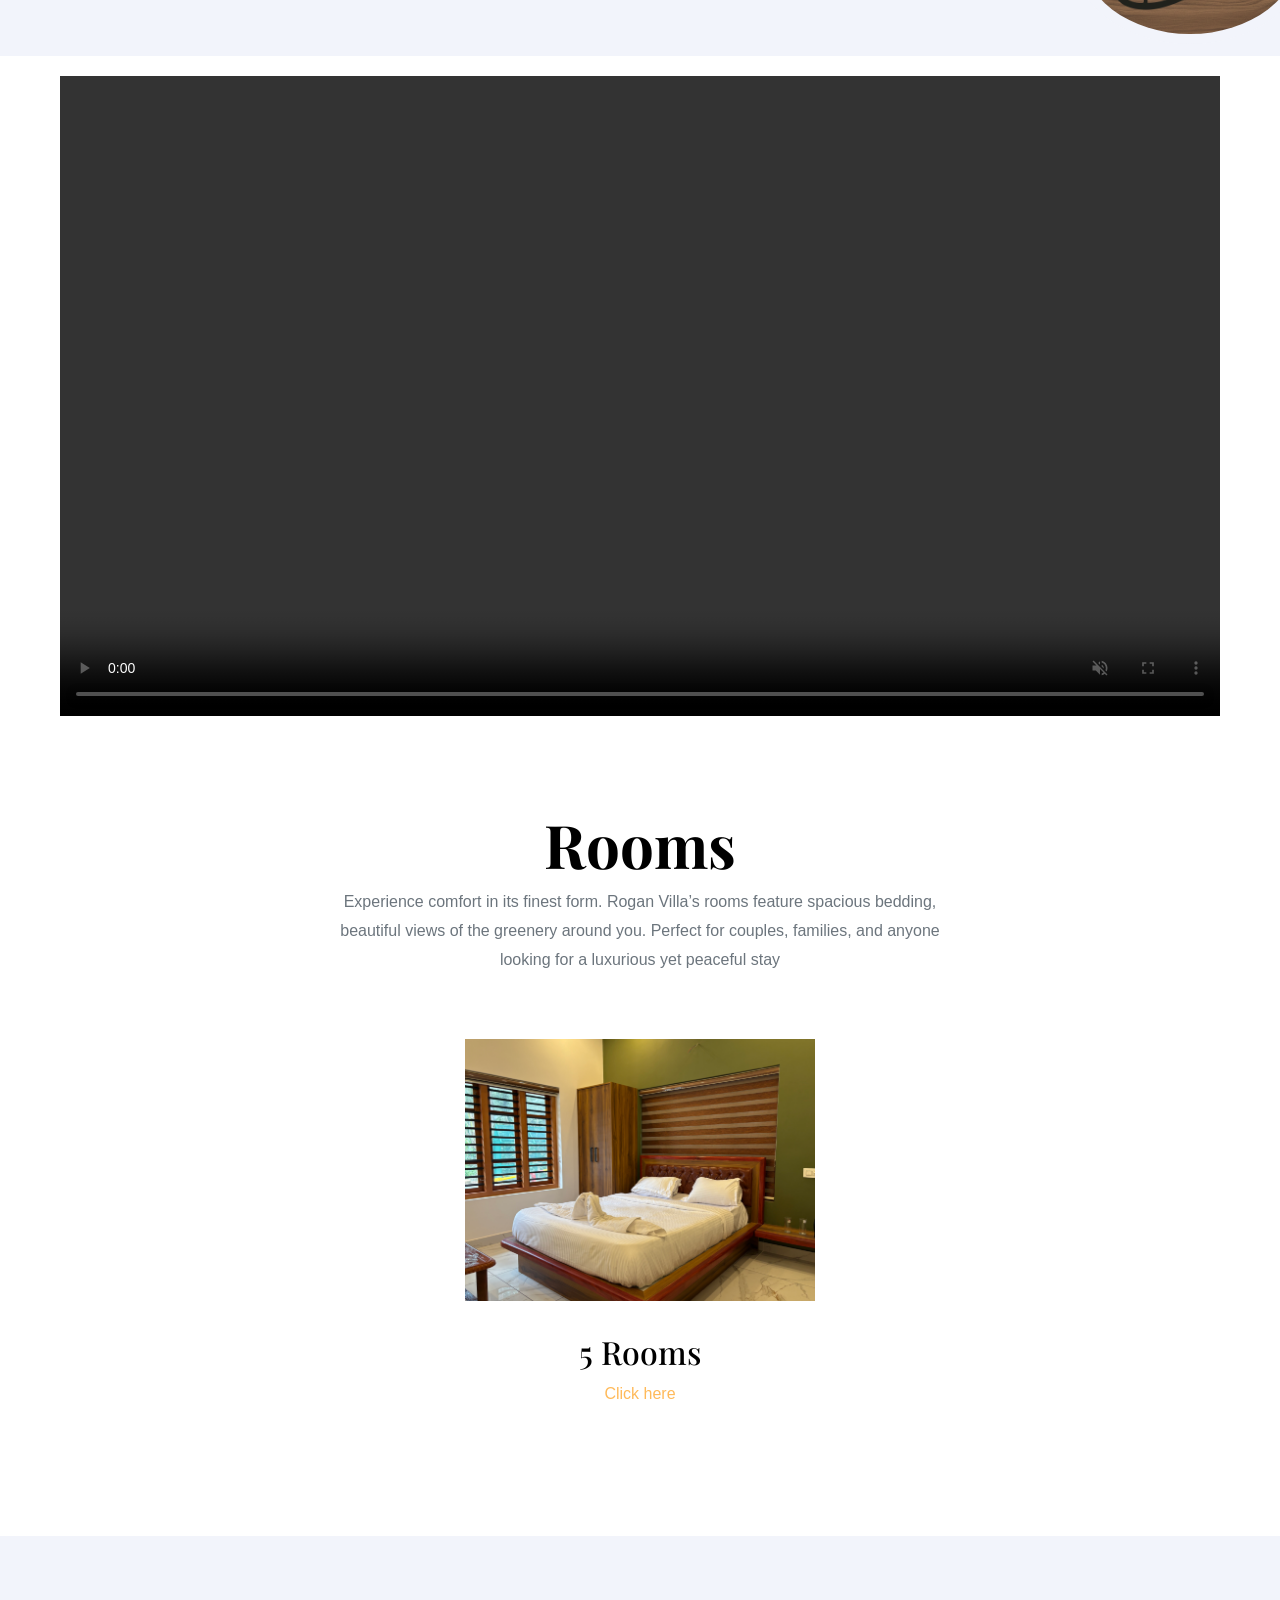
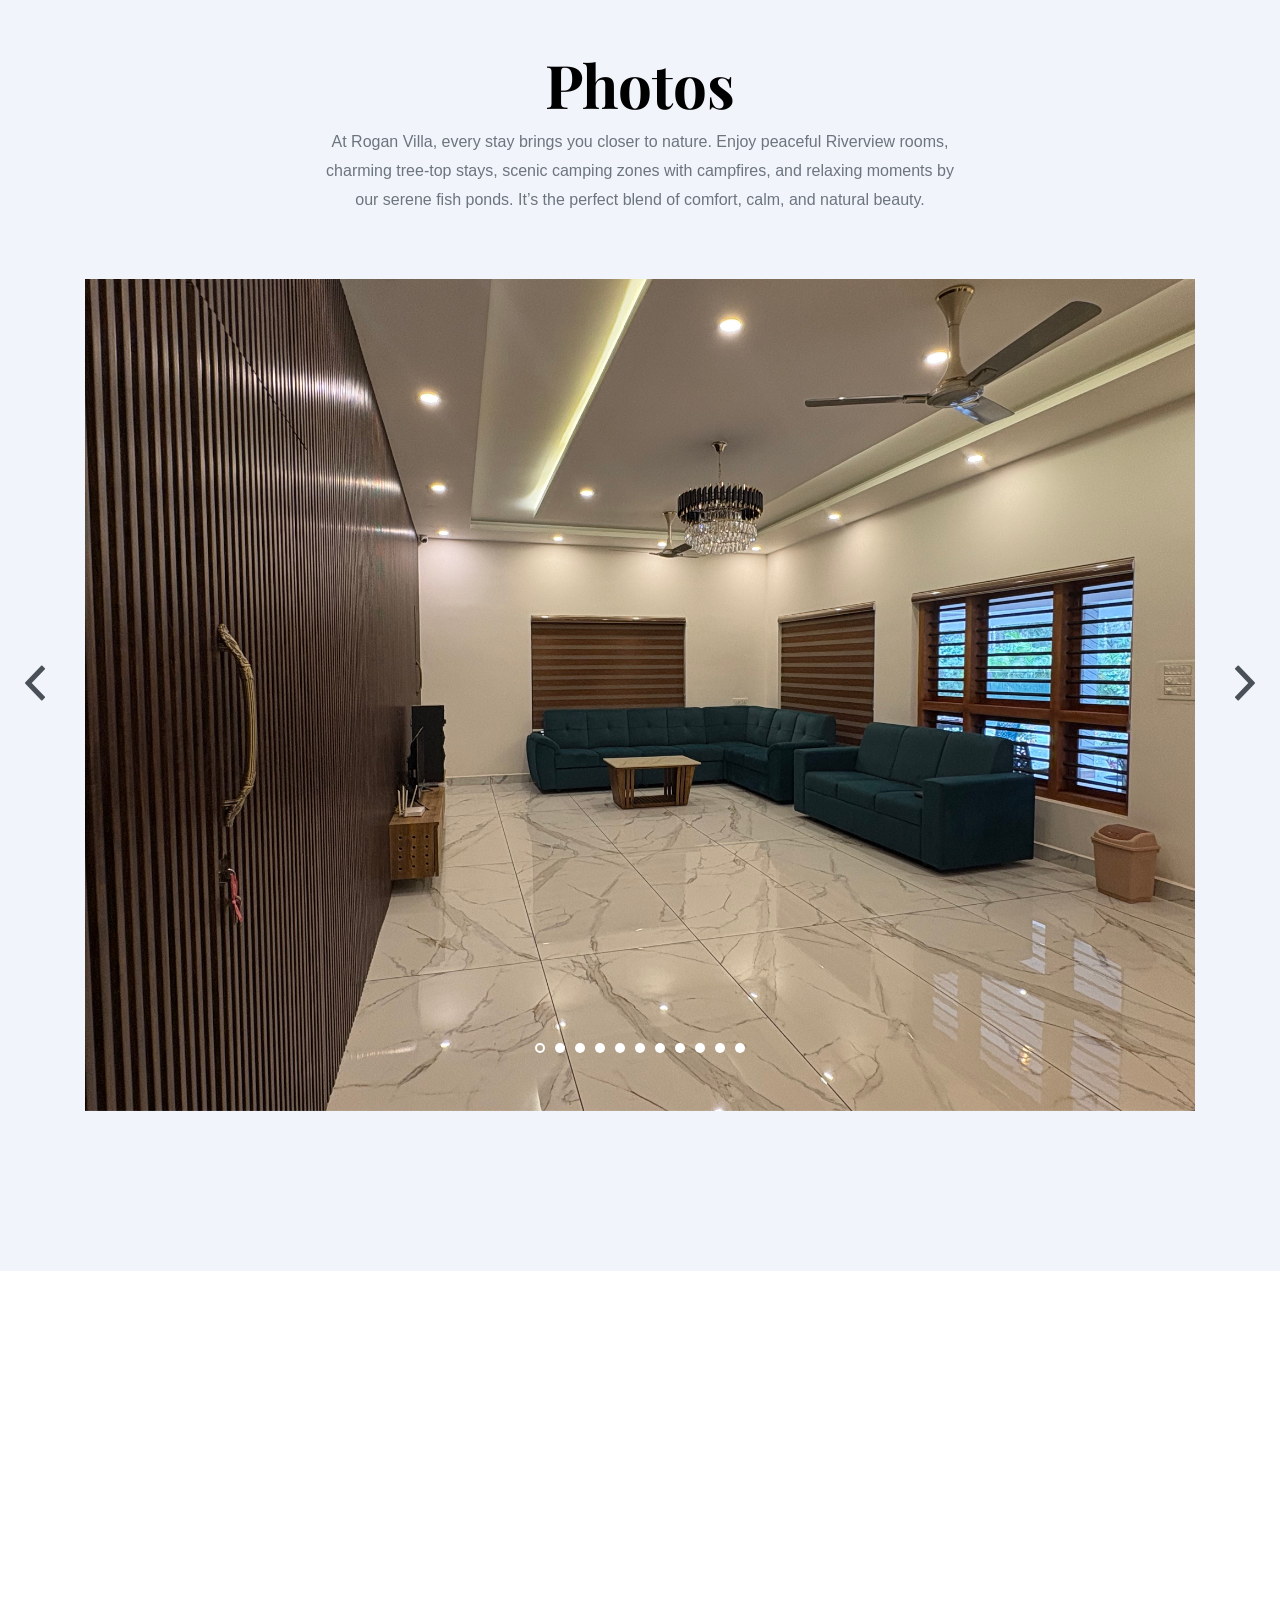
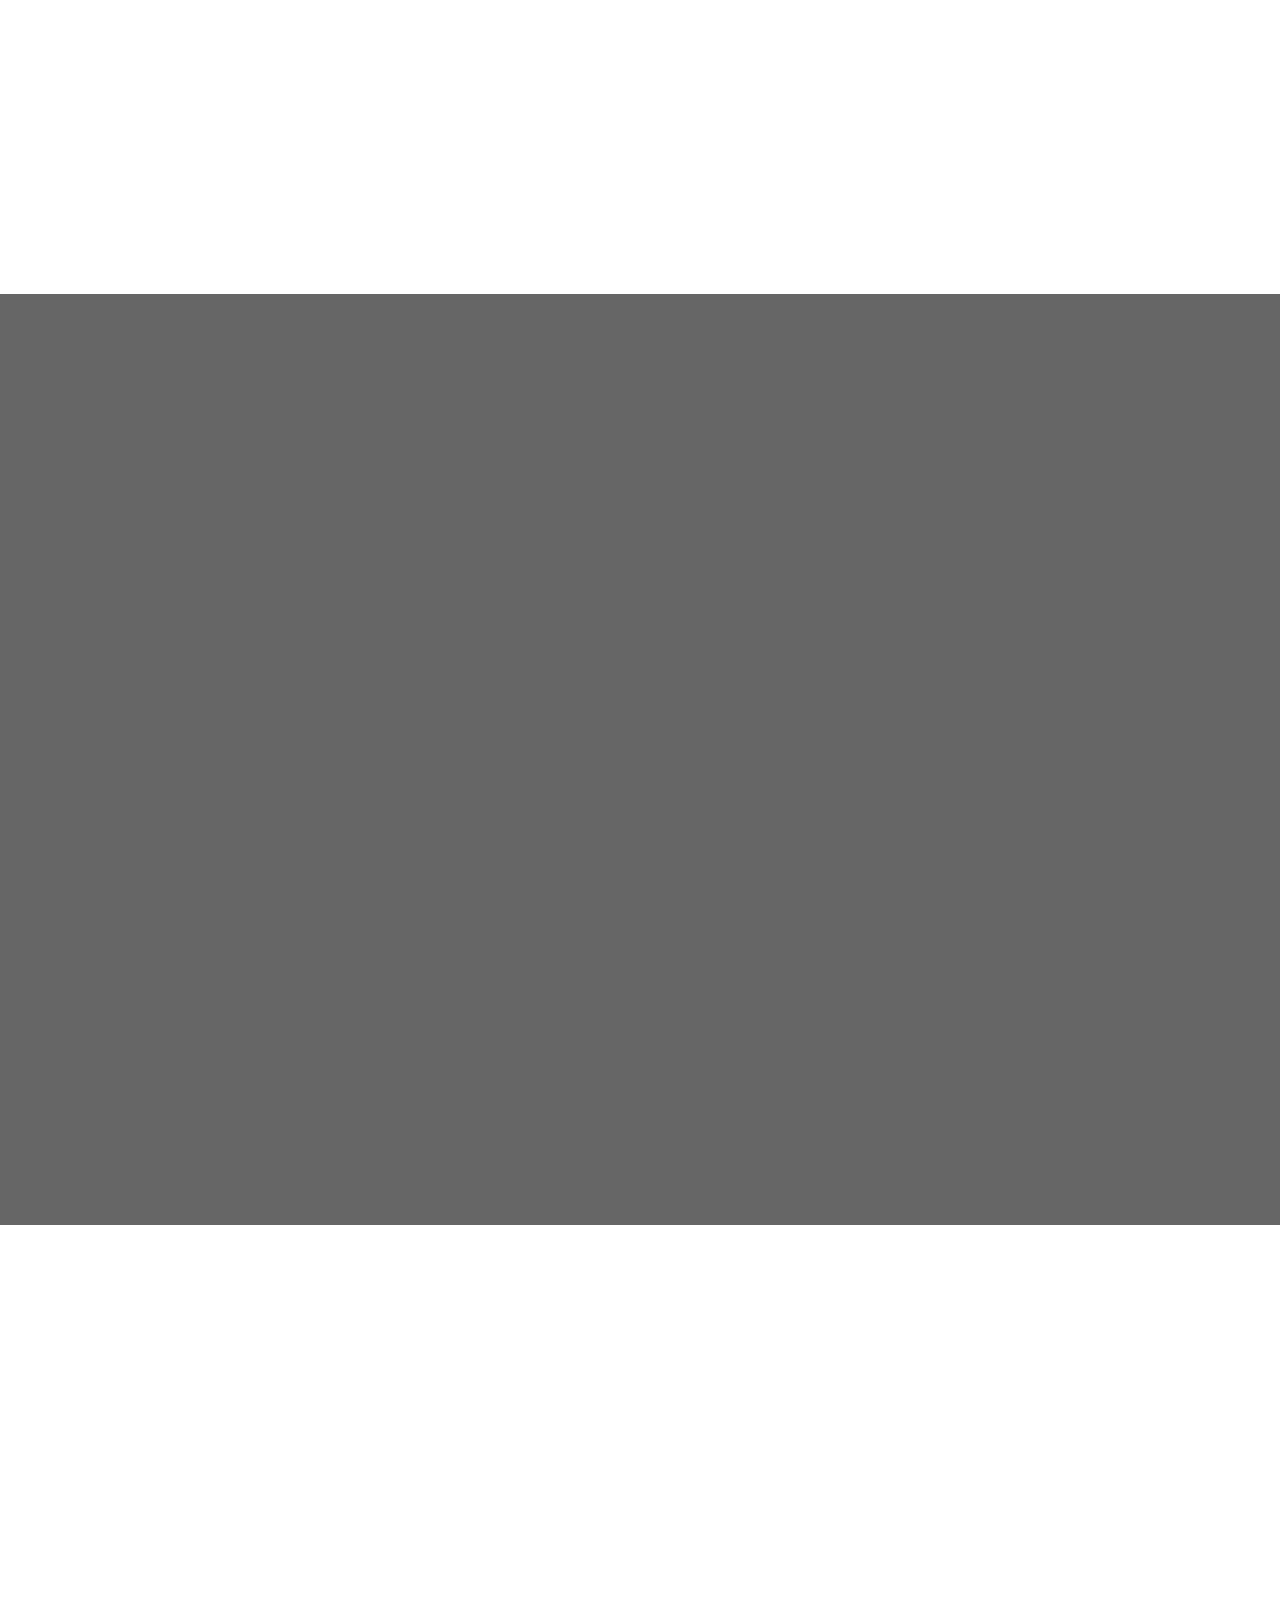
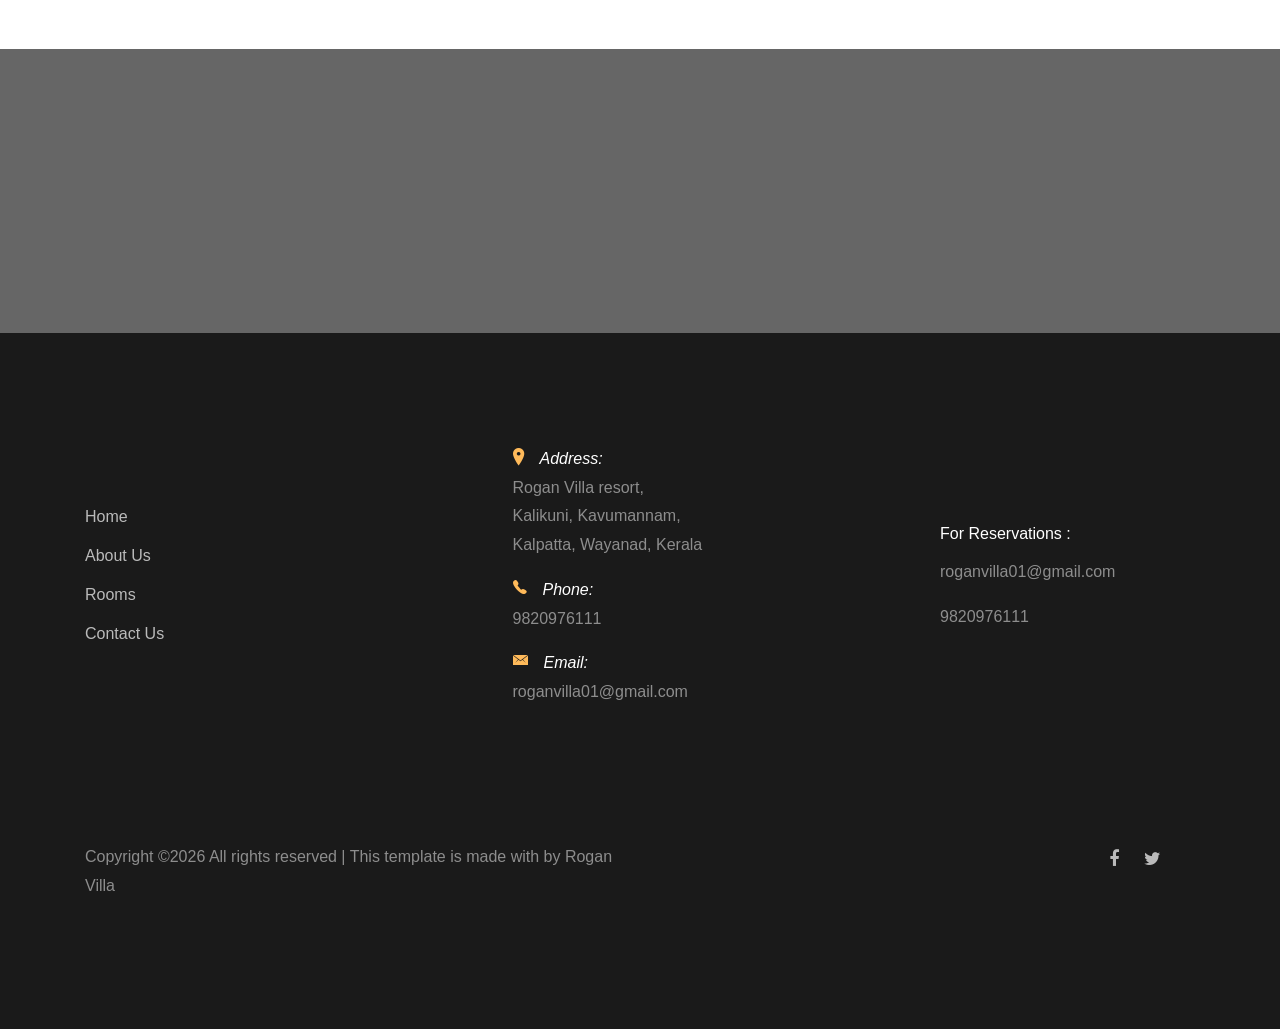
==== commit 66788edf: "k" ====
--- a/index.html
+++ b/index.html
@@ -392,7 +392,7 @@
           </div>
           <div class="col-md-3 mb-5 pr-md-5 contact-info">
            
-            <p><span class="d-block"><span class="ion-ios-location h5 mr-3 text-primary"></span>Address:</span> <span> Rogan Villa resort, <br>Kalikuni, Kavumannam, Kalpatta, Wayanad</span></p>
+            <p><span class="d-block"><span class="ion-ios-location h5 mr-3 text-primary"></span>Address:</span> <span> Rogan Villa resort, <br>Kalikuni, Kavumannam, Kalpatta, Wayanad, Kerala</span></p>
             <p><span class="d-block"><span class="ion-ios-telephone h5 mr-3 text-primary"></span>Phone:</span> <span>9820976111</span></p>  
             <p><span class="d-block"><span class="ion-ios-email h5 mr-3 text-primary"></span>Email:</span> <span> roganvilla01@gmail.com</span></p>
           </div>
--- a/css/style.css
+++ b/css/style.css
@@ -631,7 +631,7 @@
     padding-top: 20px; }
   .footer-section .contact-info span.d-block {
     font-style: italic;
-    color: #fff; }
+    color: #fff; } 
   .footer-section .social a {
     font-size: 18px;
     padding: 10px; }
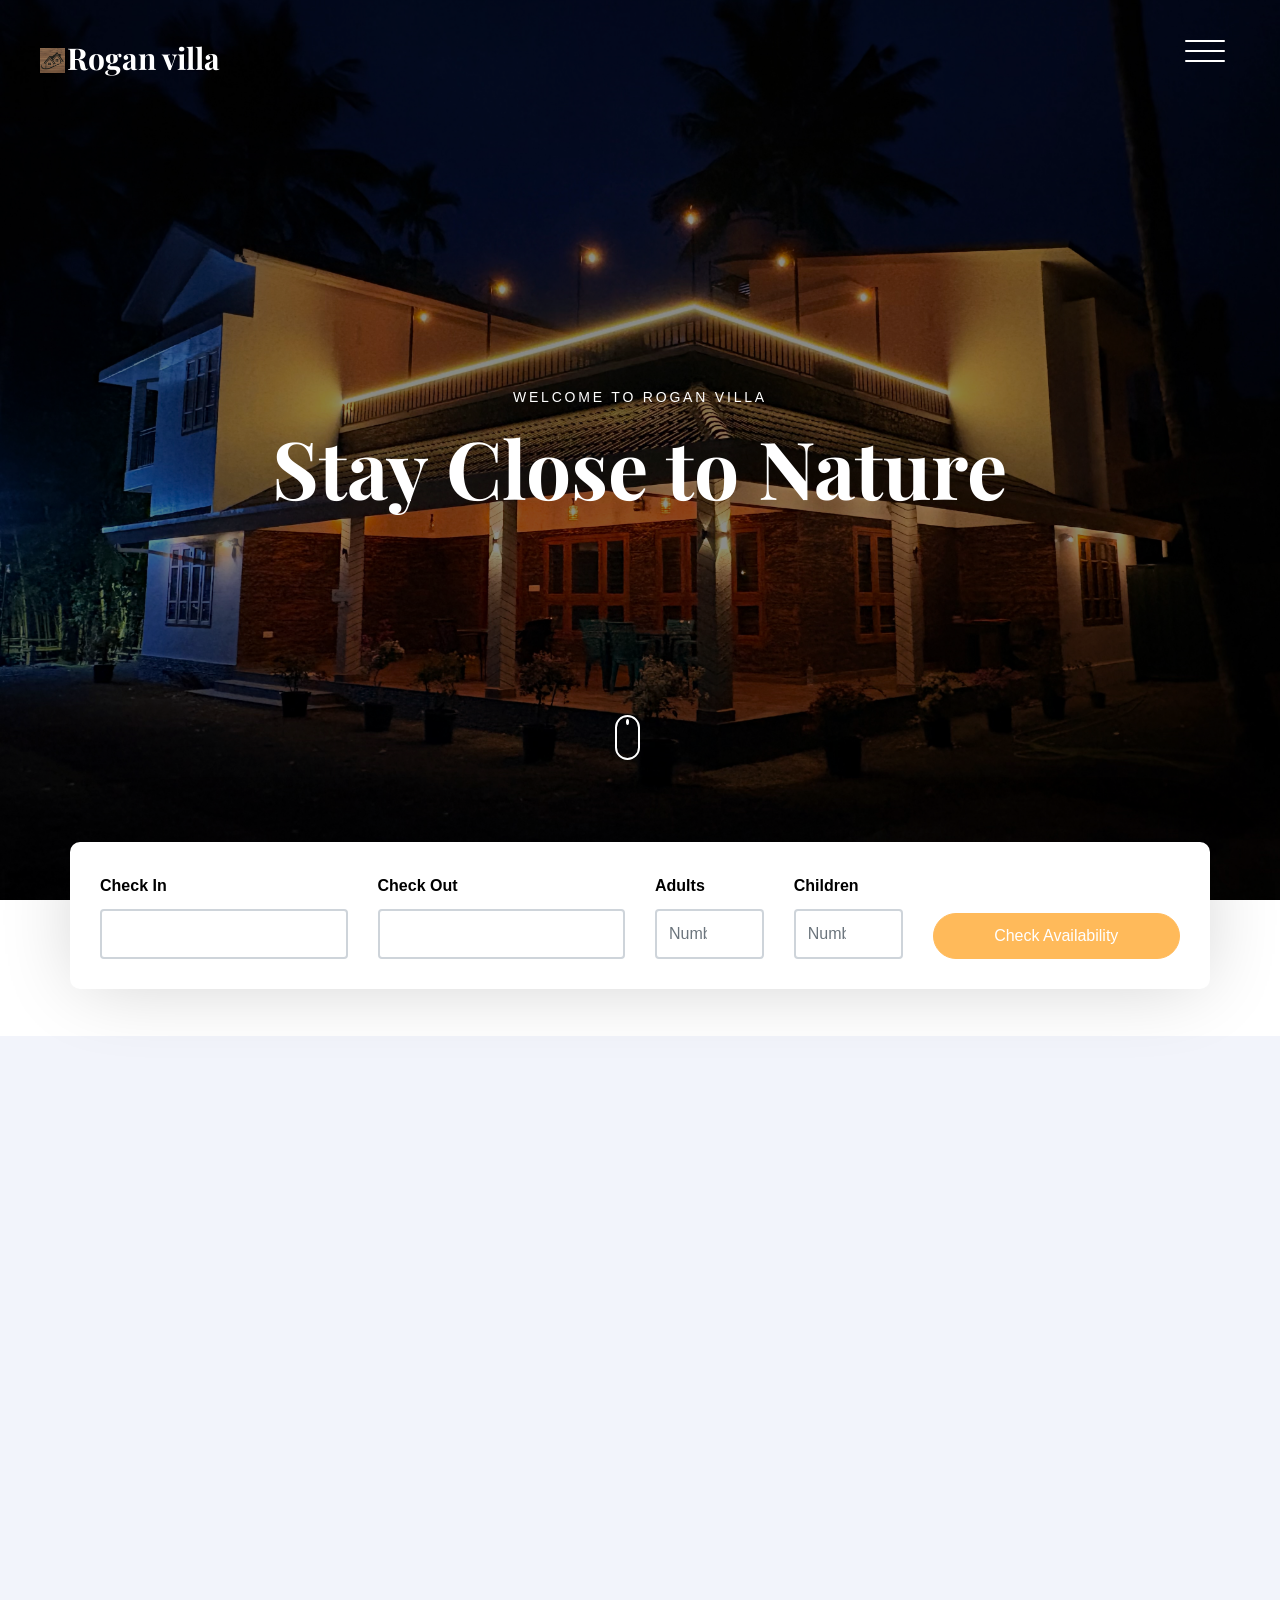
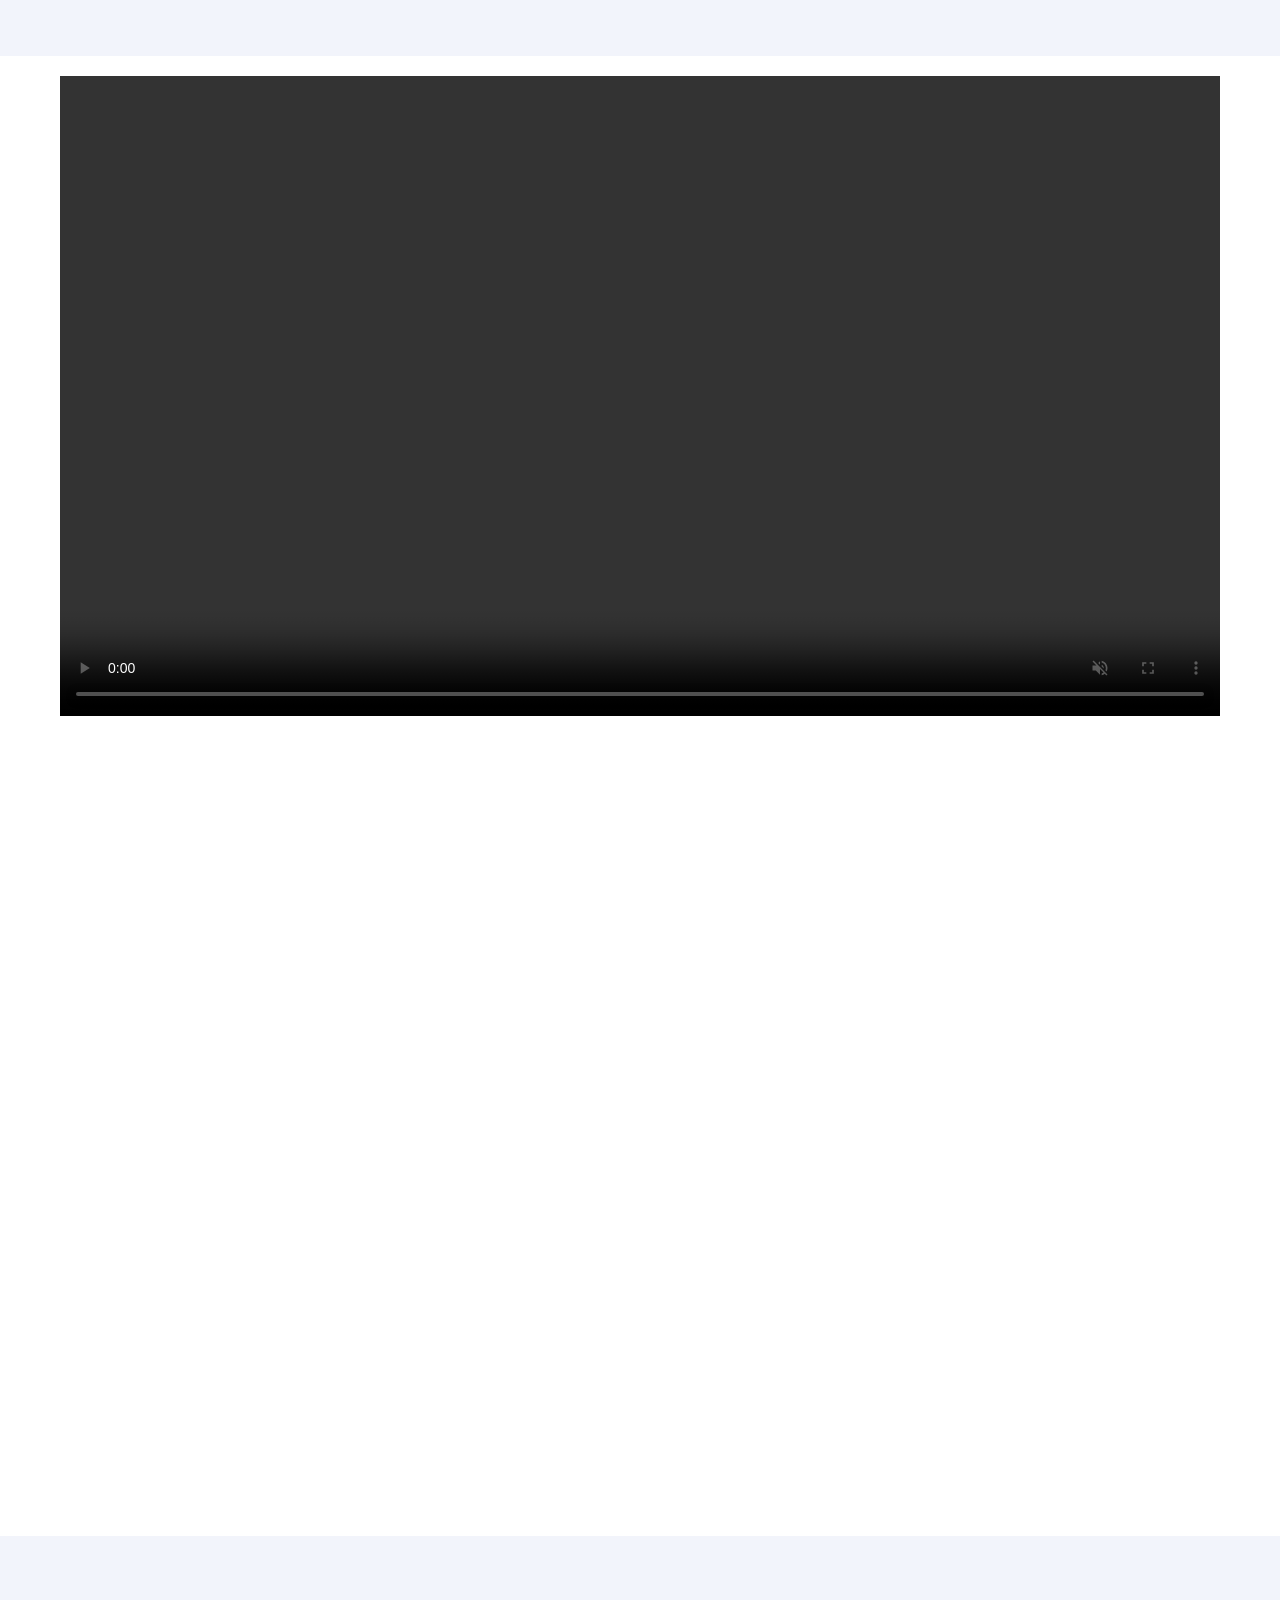
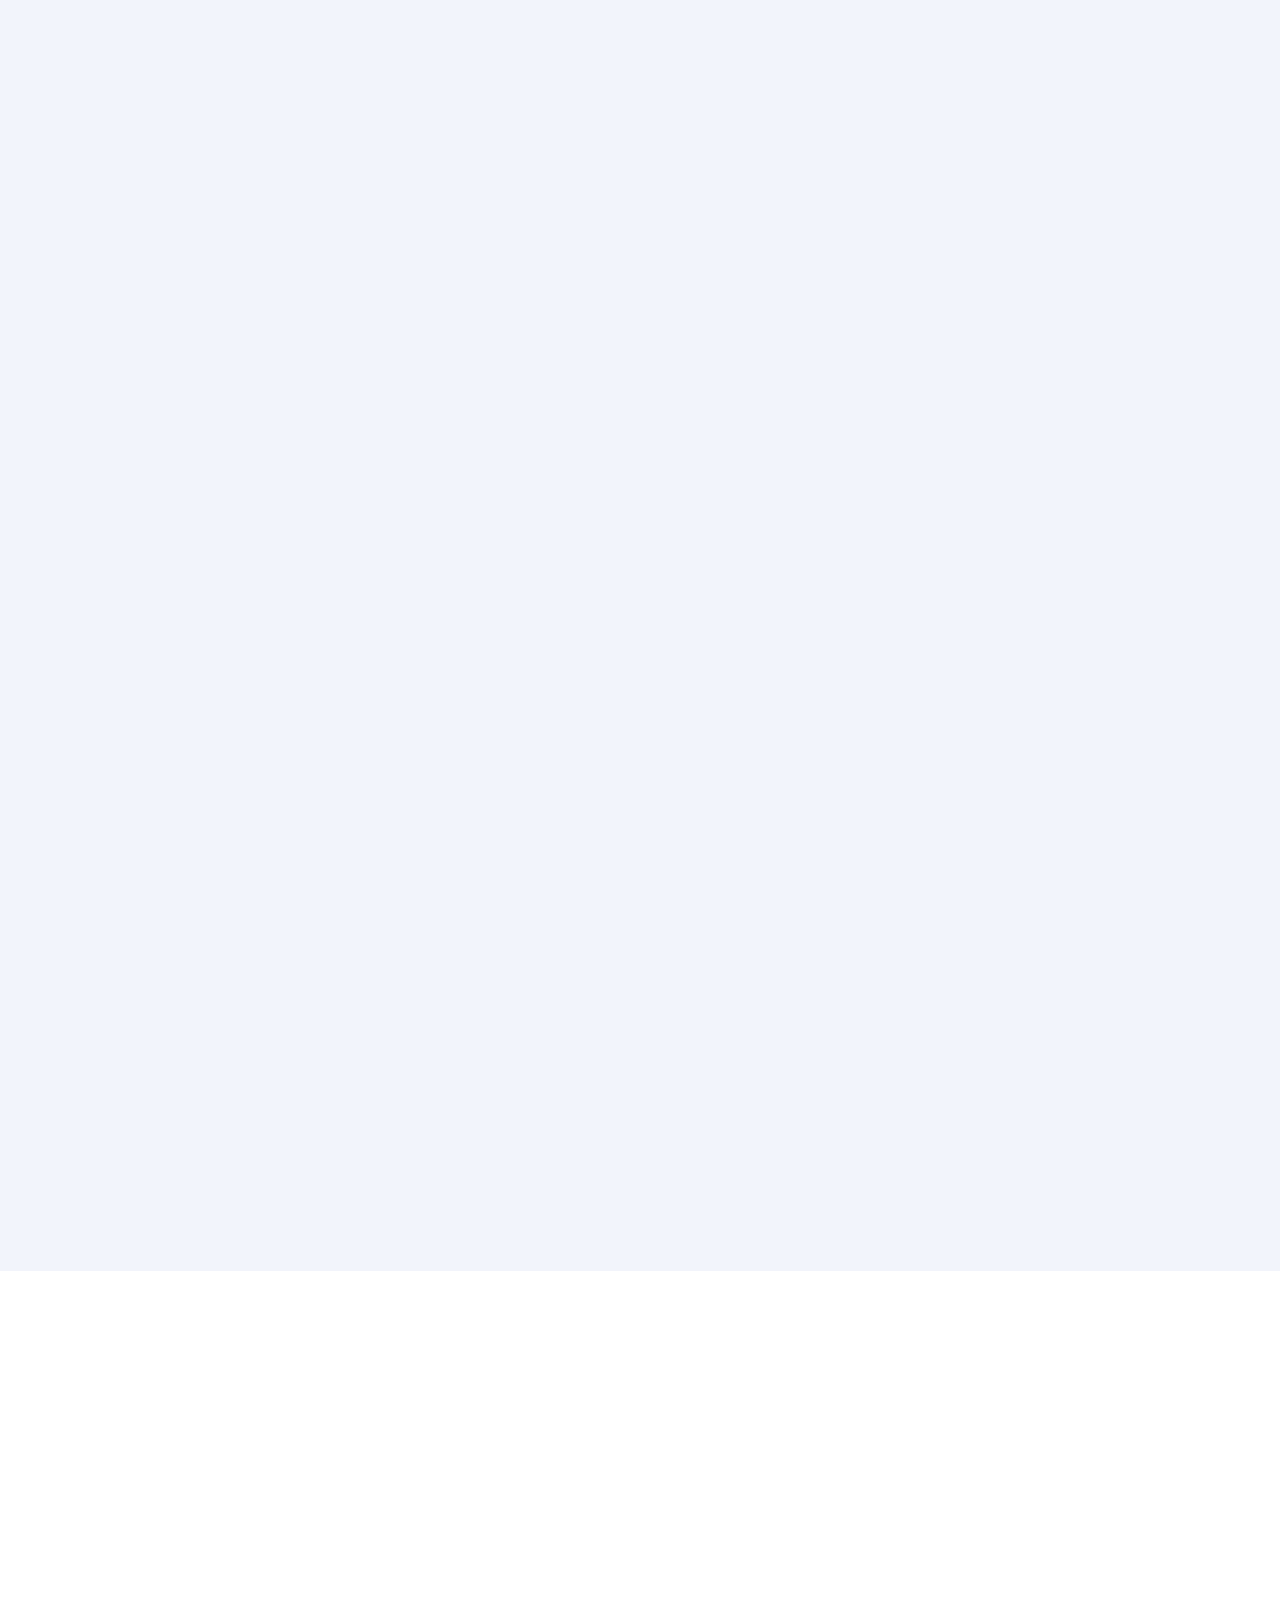
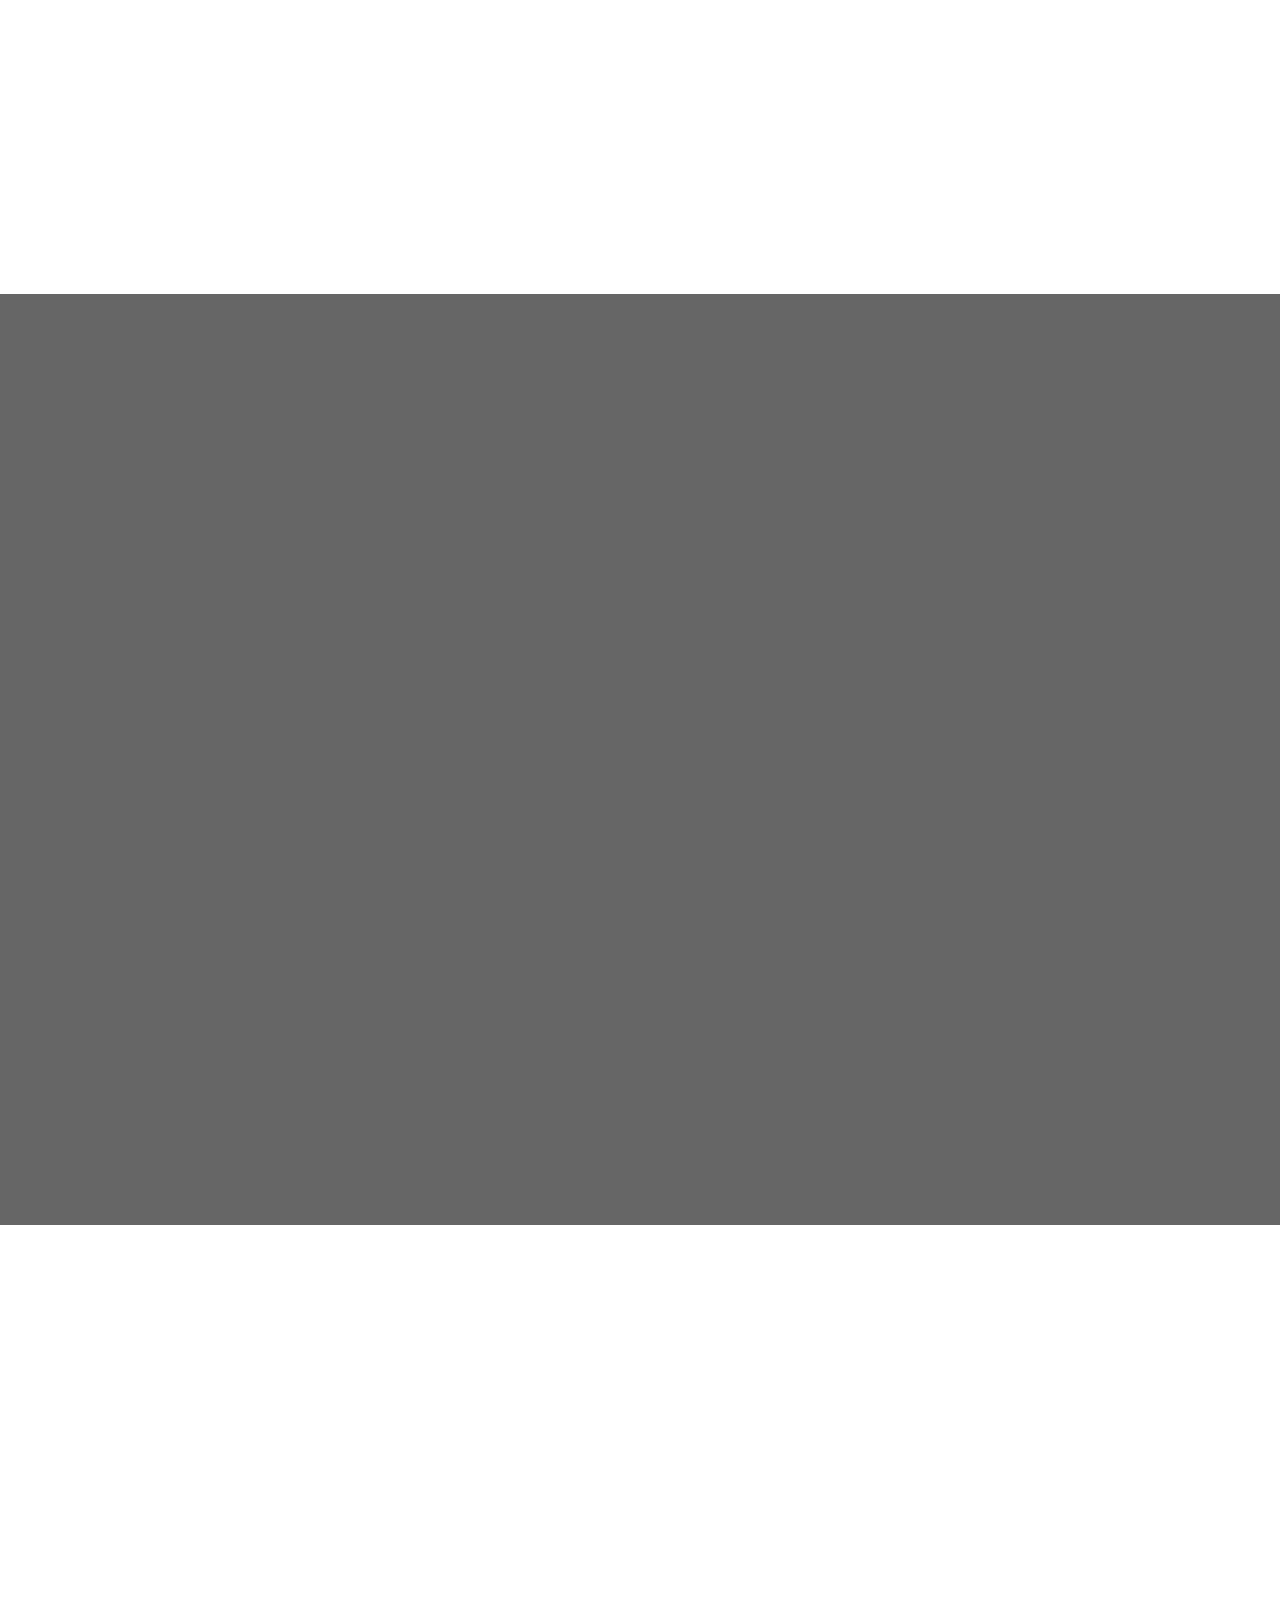
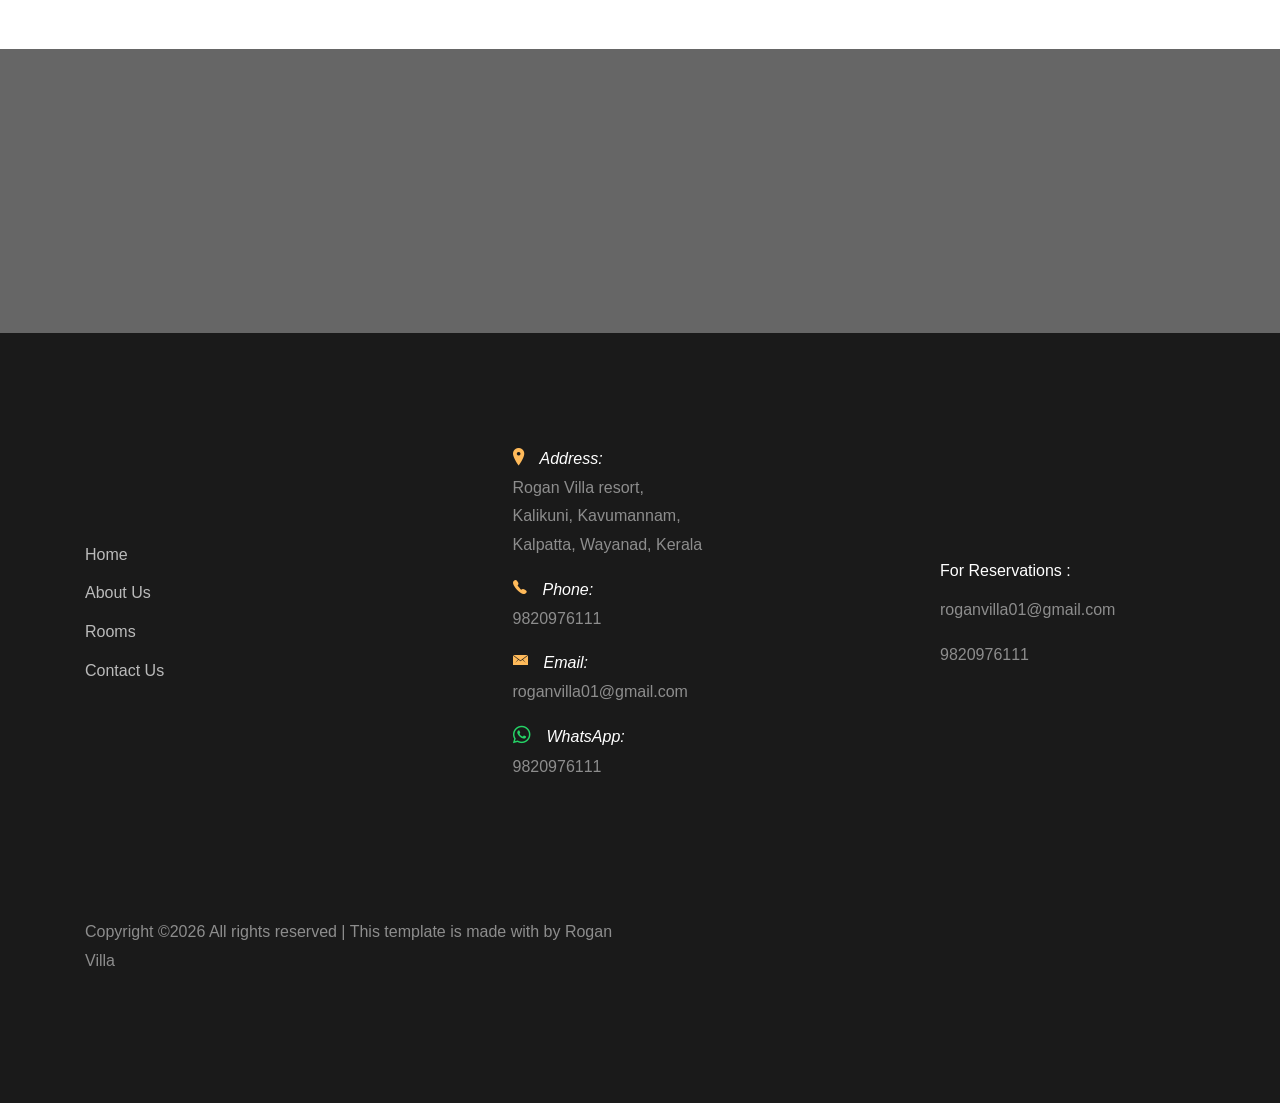
==== commit e96db6db: "i" ====
--- a/index.html
+++ b/index.html
@@ -20,6 +20,8 @@
     
     <link rel="stylesheet" href="fonts/ionicons/css/ionicons.min.css">
     <link rel="stylesheet" href="fonts/fontawesome/css/font-awesome.min.css">
+        <link rel="stylesheet" href="https://cdnjs.cloudflare.com/ajax/libs/font-awesome/5.15.4/css/all.min.css">
+
 
     <!-- Theme Style -->
     <link rel="stylesheet" href="css/style.css">
@@ -373,7 +375,7 @@
               <h2 class="text-white font-weight-bold">A Best Place To Stay. Contact Now!</h2>
             </div>
             <div class="col-12 col-md-6 text-center text-md-right" data-aos="fade-up" data-aos-delay="200">
-              <a href="contact.html" class="btn btn-outline-white-primary py-3 text-white px-5">Contact Now</a>
+              <a href="rooms.html" class="btn btn-outline-white-primary py-3 text-white px-5">Contact Now</a>
             </div>
           </div>
         </div>
@@ -395,6 +397,14 @@
             <p><span class="d-block"><span class="ion-ios-location h5 mr-3 text-primary"></span>Address:</span> <span> Rogan Villa resort, <br>Kalikuni, Kavumannam, Kalpatta, Wayanad, Kerala</span></p>
             <p><span class="d-block"><span class="ion-ios-telephone h5 mr-3 text-primary"></span>Phone:</span> <span>9820976111</span></p>  
             <p><span class="d-block"><span class="ion-ios-email h5 mr-3 text-primary"></span>Email:</span> <span> roganvilla01@gmail.com</span></p>
+            <p>
+  <span class="d-block whatsapp">
+    <i class="fab fa-whatsapp h5 mr-3" style="color:#25D366;"></i>WhatsApp:
+  </span>
+  <span>9820976111</span>
+</p>
+
+
           </div>
           <div class="col-md-3 mb-5">
             <ul class="list-unstyled link">
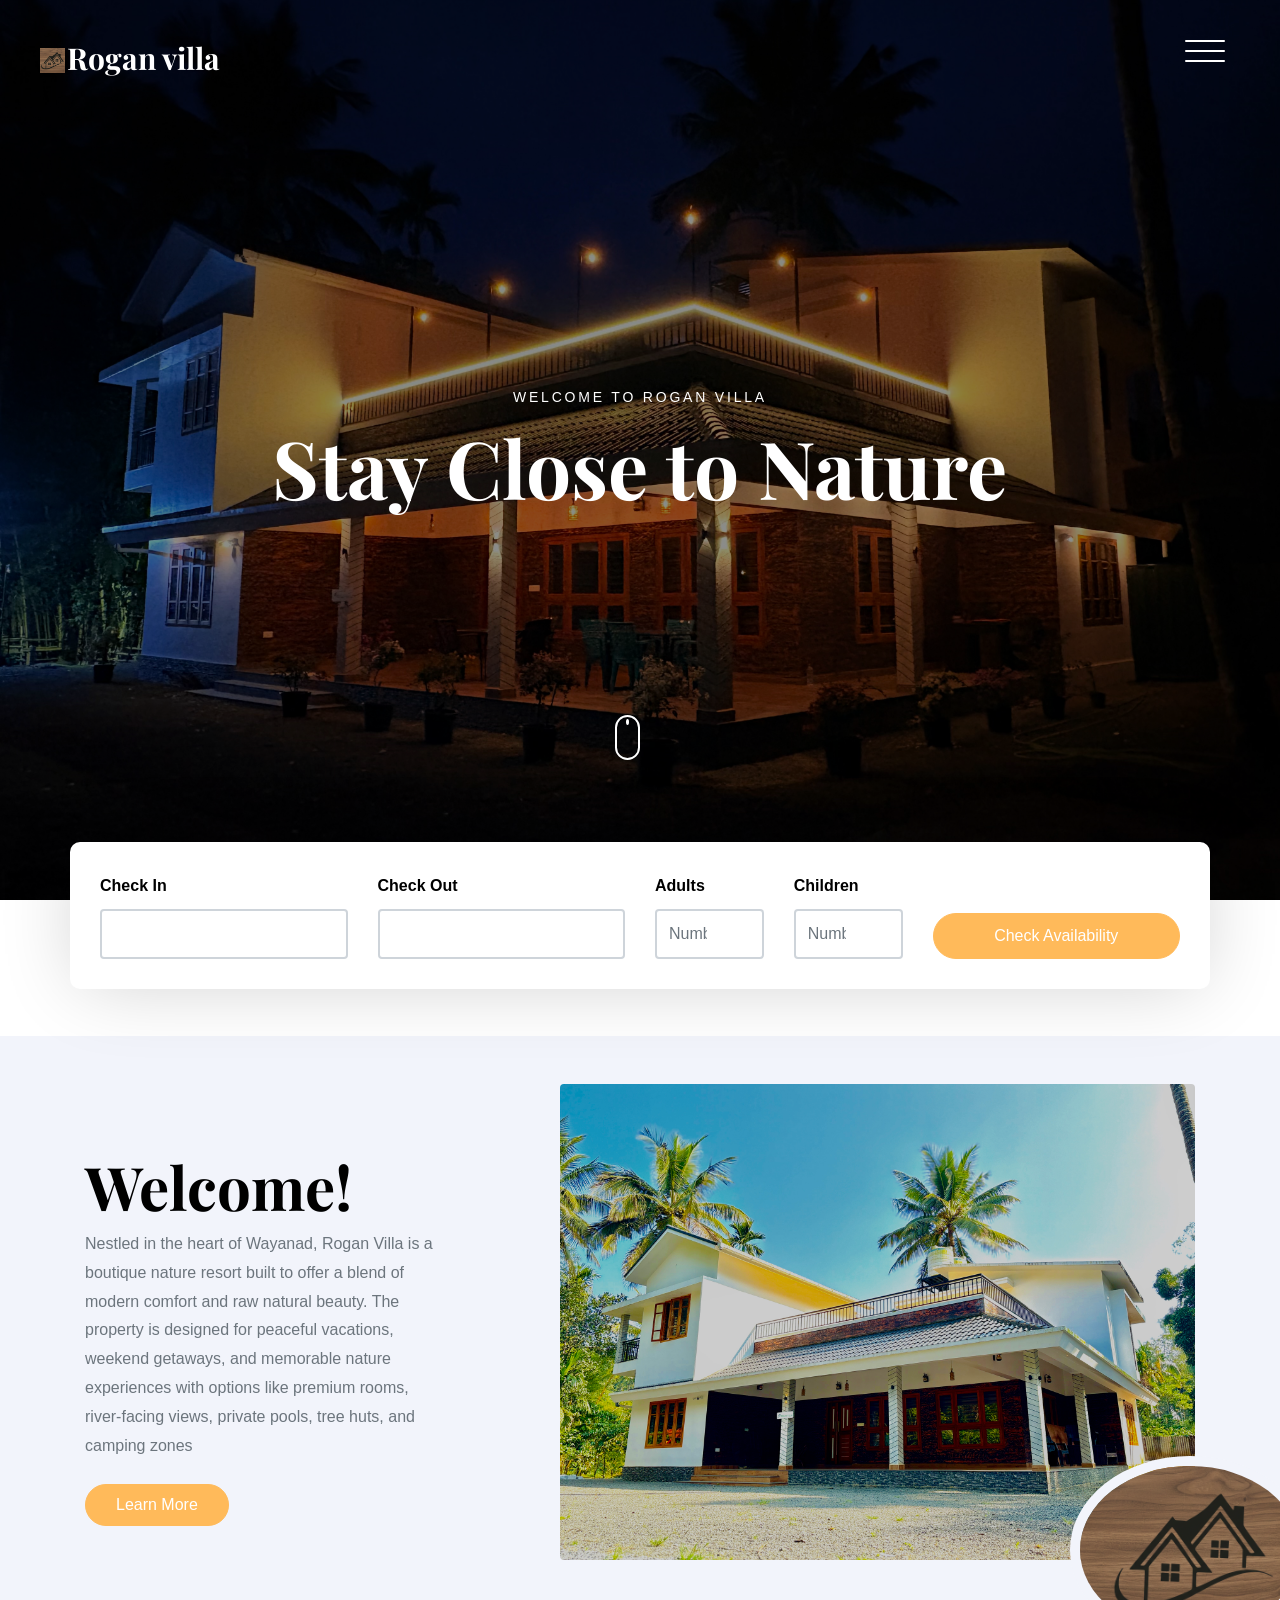
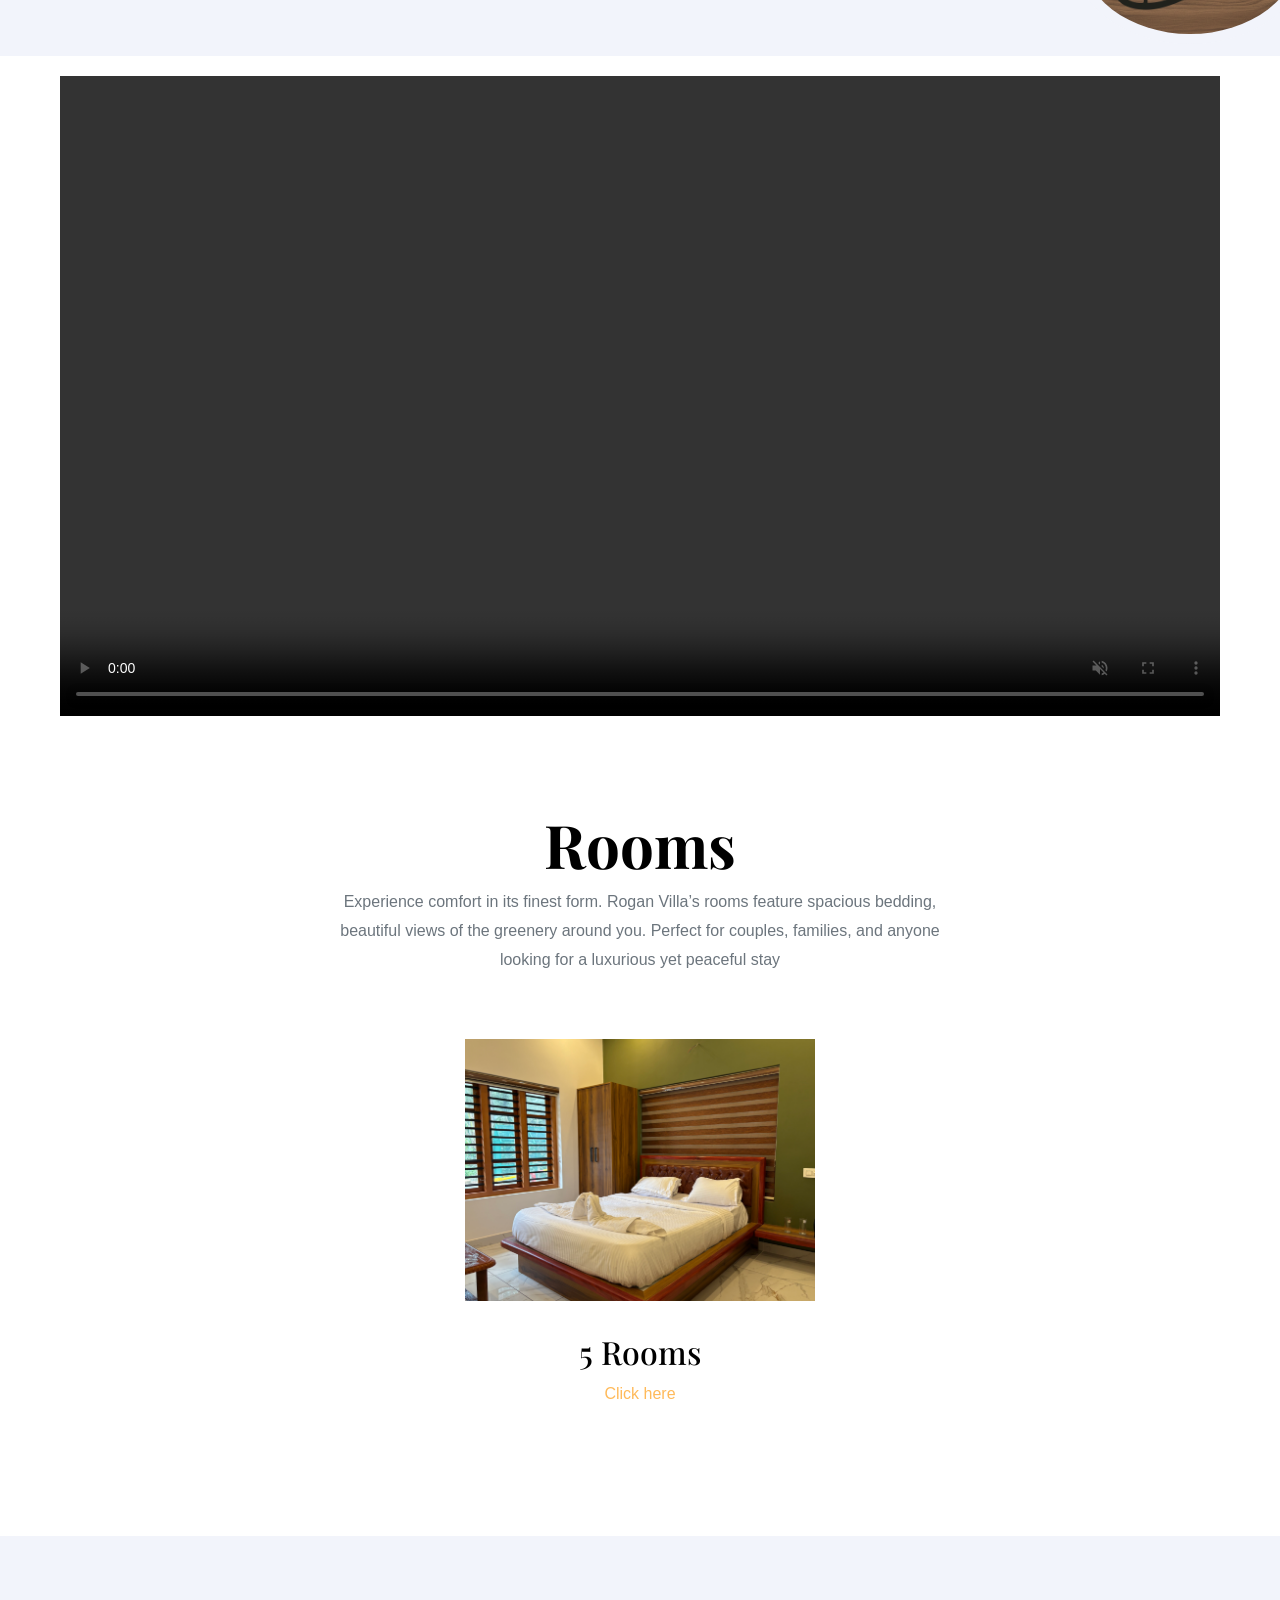
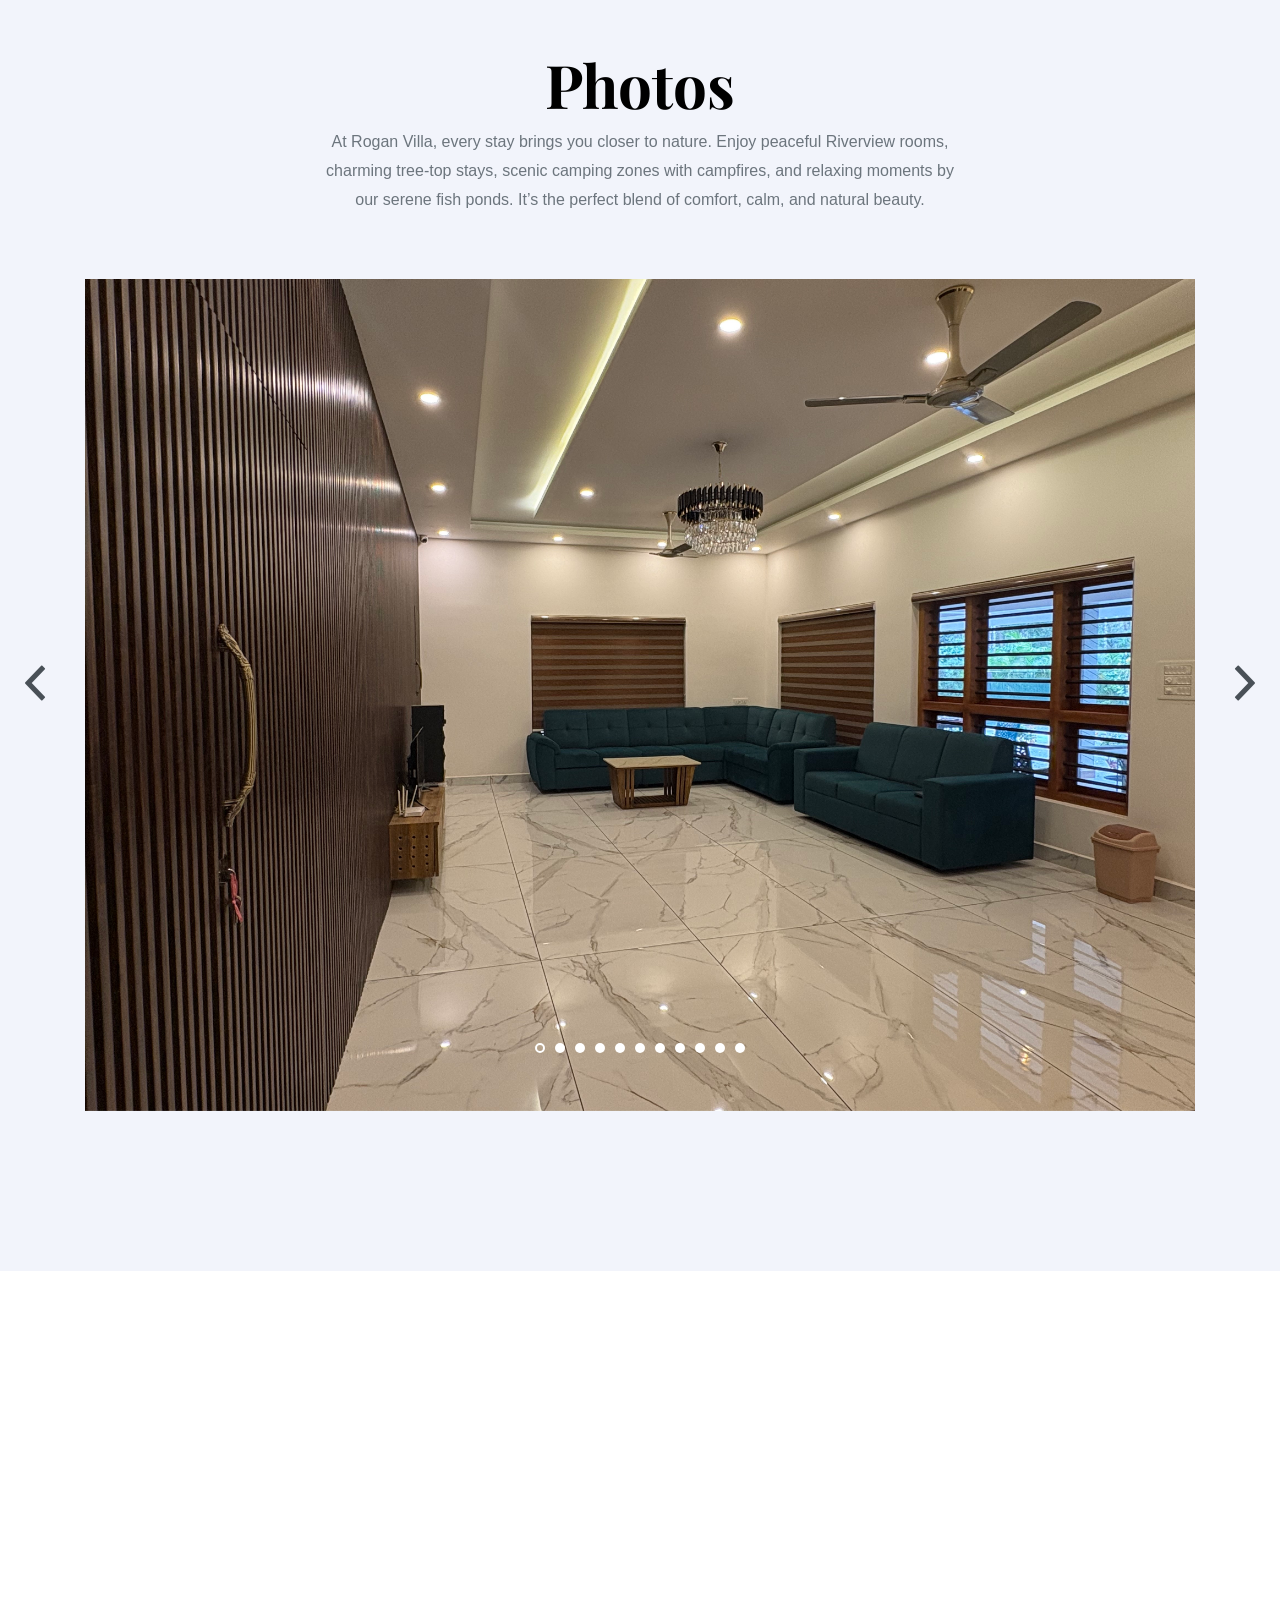
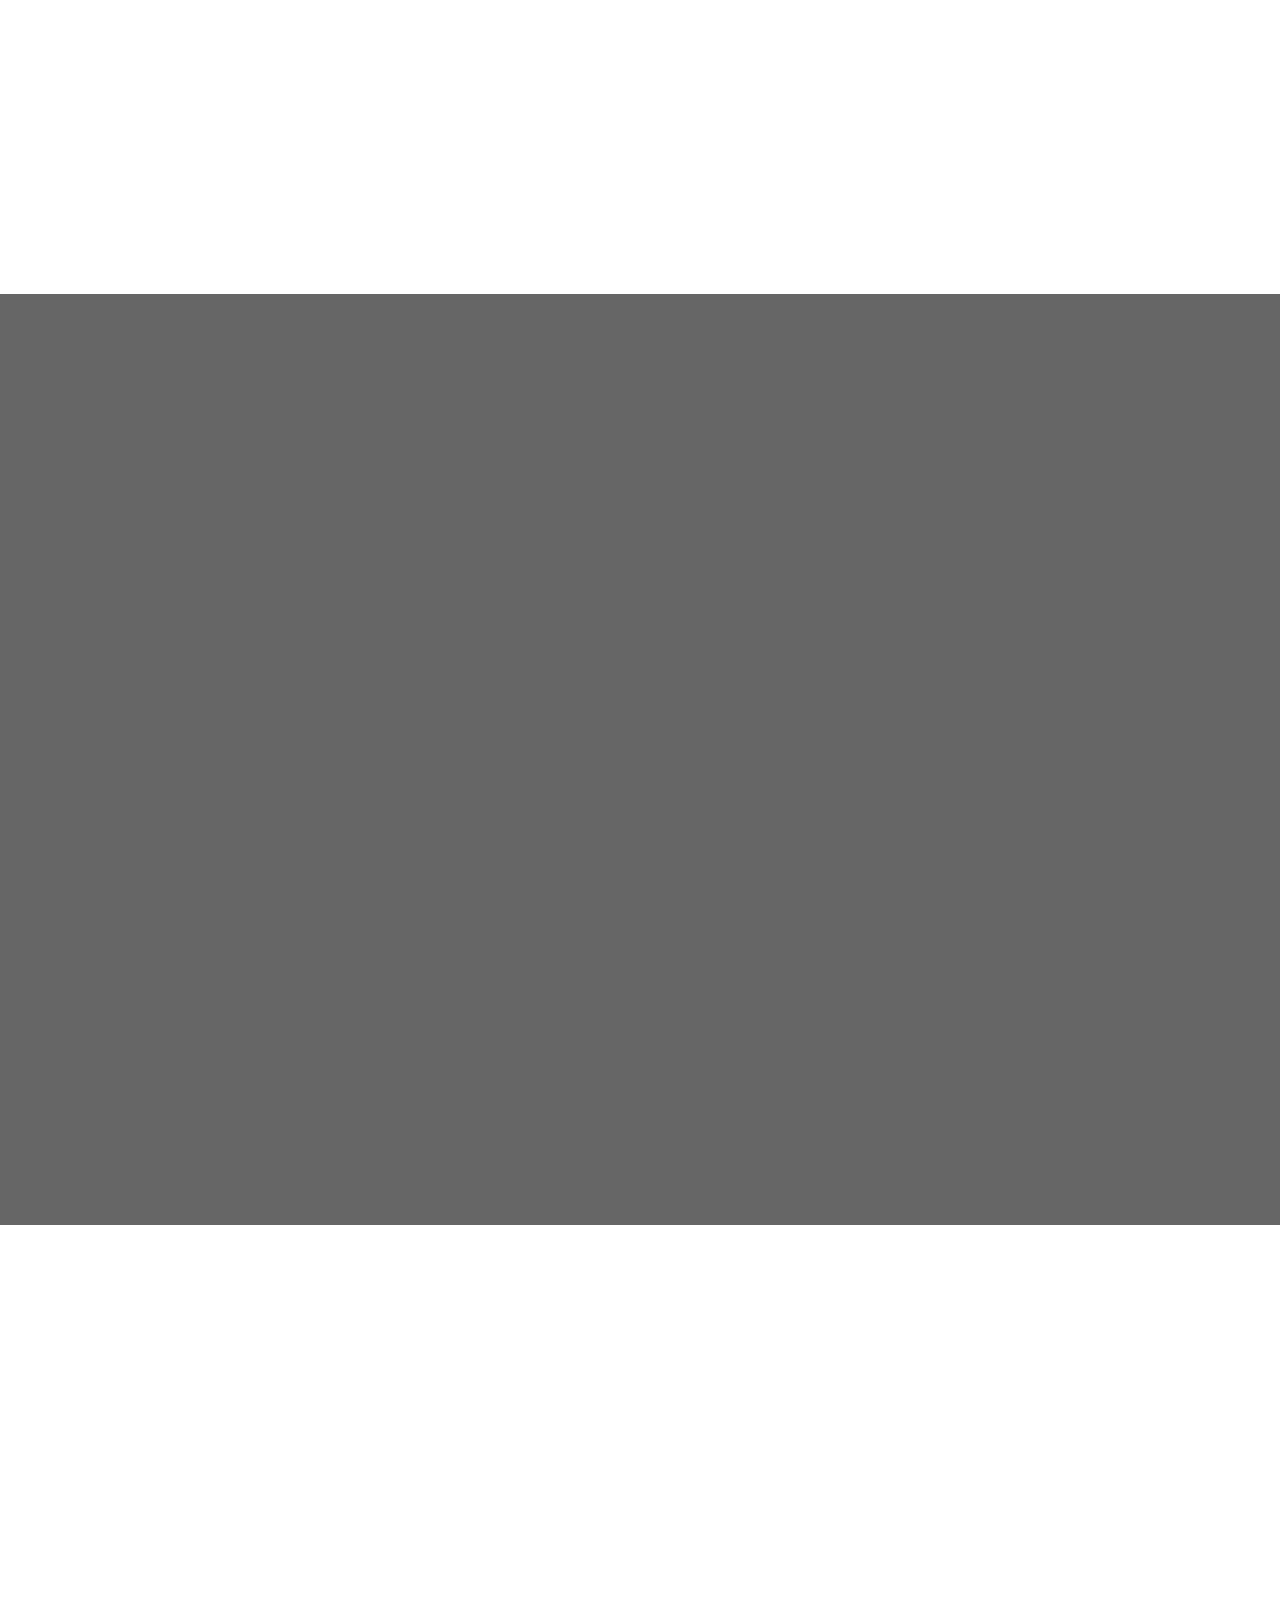
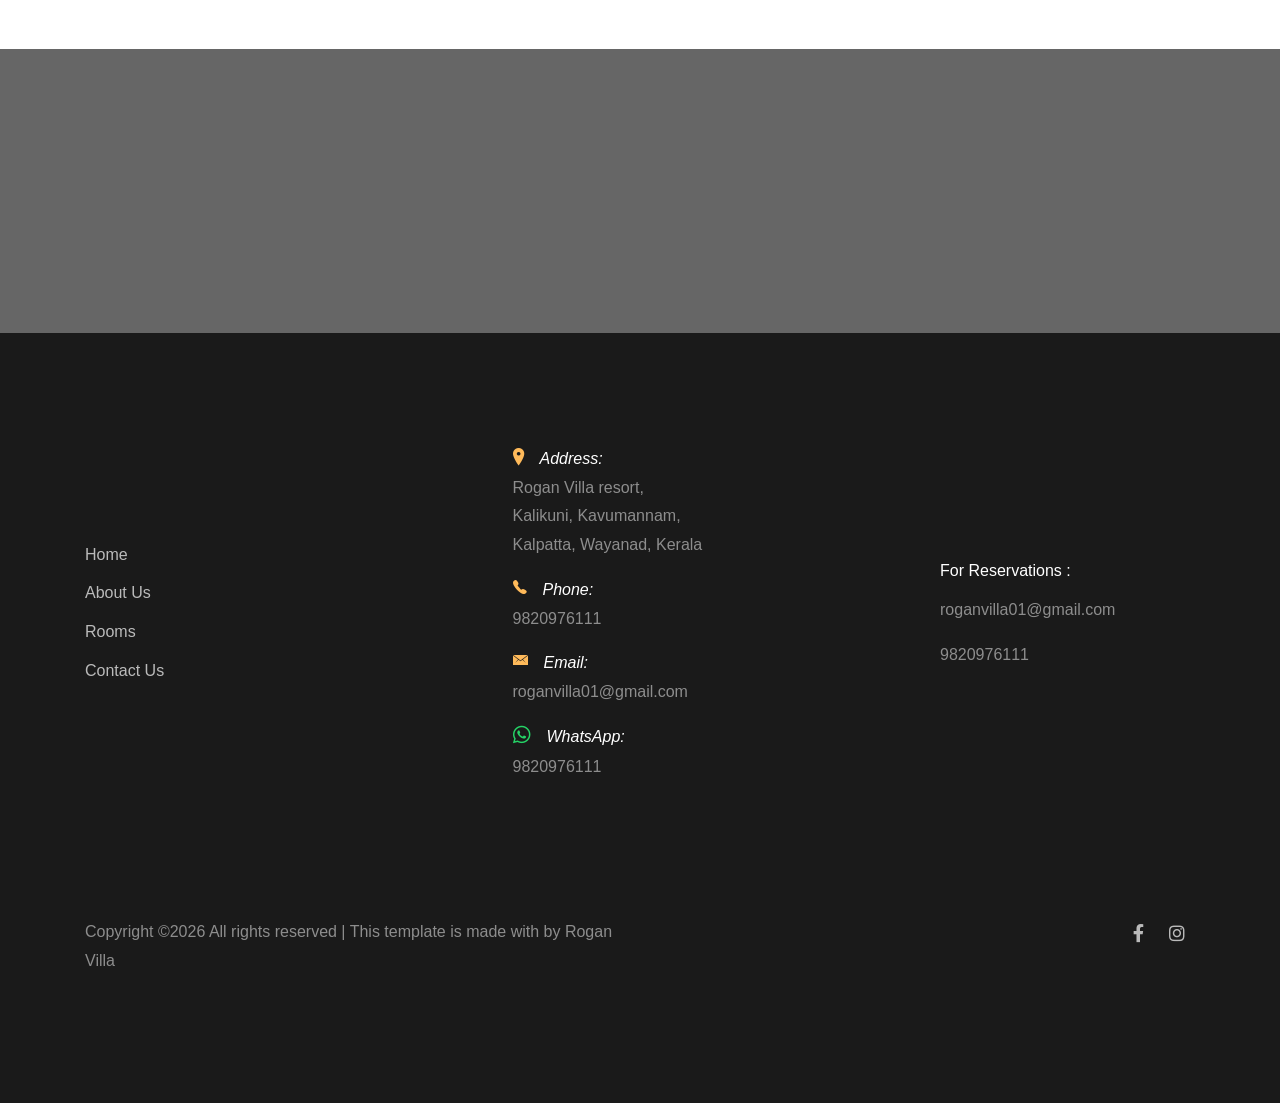
==== commit a4de9588: "jk" ====
--- a/index.html
+++ b/index.html
@@ -18,9 +18,8 @@
     <link rel="stylesheet" href="css/jquery.timepicker.css">
     <link rel="stylesheet" href="css/fancybox.min.css">
     
-    <link rel="stylesheet" href="fonts/ionicons/css/ionicons.min.css">
-    <link rel="stylesheet" href="fonts/fontawesome/css/font-awesome.min.css">
-        <link rel="stylesheet" href="https://cdnjs.cloudflare.com/ajax/libs/font-awesome/5.15.4/css/all.min.css">
+<link rel="stylesheet" href="fonts/ionicons/css/ionicons.min.css">
+<link rel="stylesheet" href="https://cdnjs.cloudflare.com/ajax/libs/font-awesome/5.15.4/css/all.min.css">
 
 
     <!-- Theme Style -->
@@ -420,12 +419,17 @@
           </p>
             
           <p class="col-md-6 text-right social">
-            <a href="#"><span class="fa fa-facebook"></span></a>
-            <a href="#"><span class="fa fa-twitter"></span></a>
-            <a href="#"><span class="fa fa-instagrame"></span></a> 
-          </p>
-        </div>
-      </div>  
+  <a href="https://www.facebook.com/share/1BxfyLKVE3/" target="_blank">
+    <i class="fab fa-facebook-f"></i>
+  </a>
+
+  <a href="https://www.instagram.com/roganvilla?igsh=bWdlMGdxaHY0Z2tn" target="_blank">
+    <i class="fab fa-instagram"></i>
+  </a>
+</p>
+
+        </div>
+      </div>    
     </footer>
     
     <script src="js/jquery-3.3.1.min.js"></script>
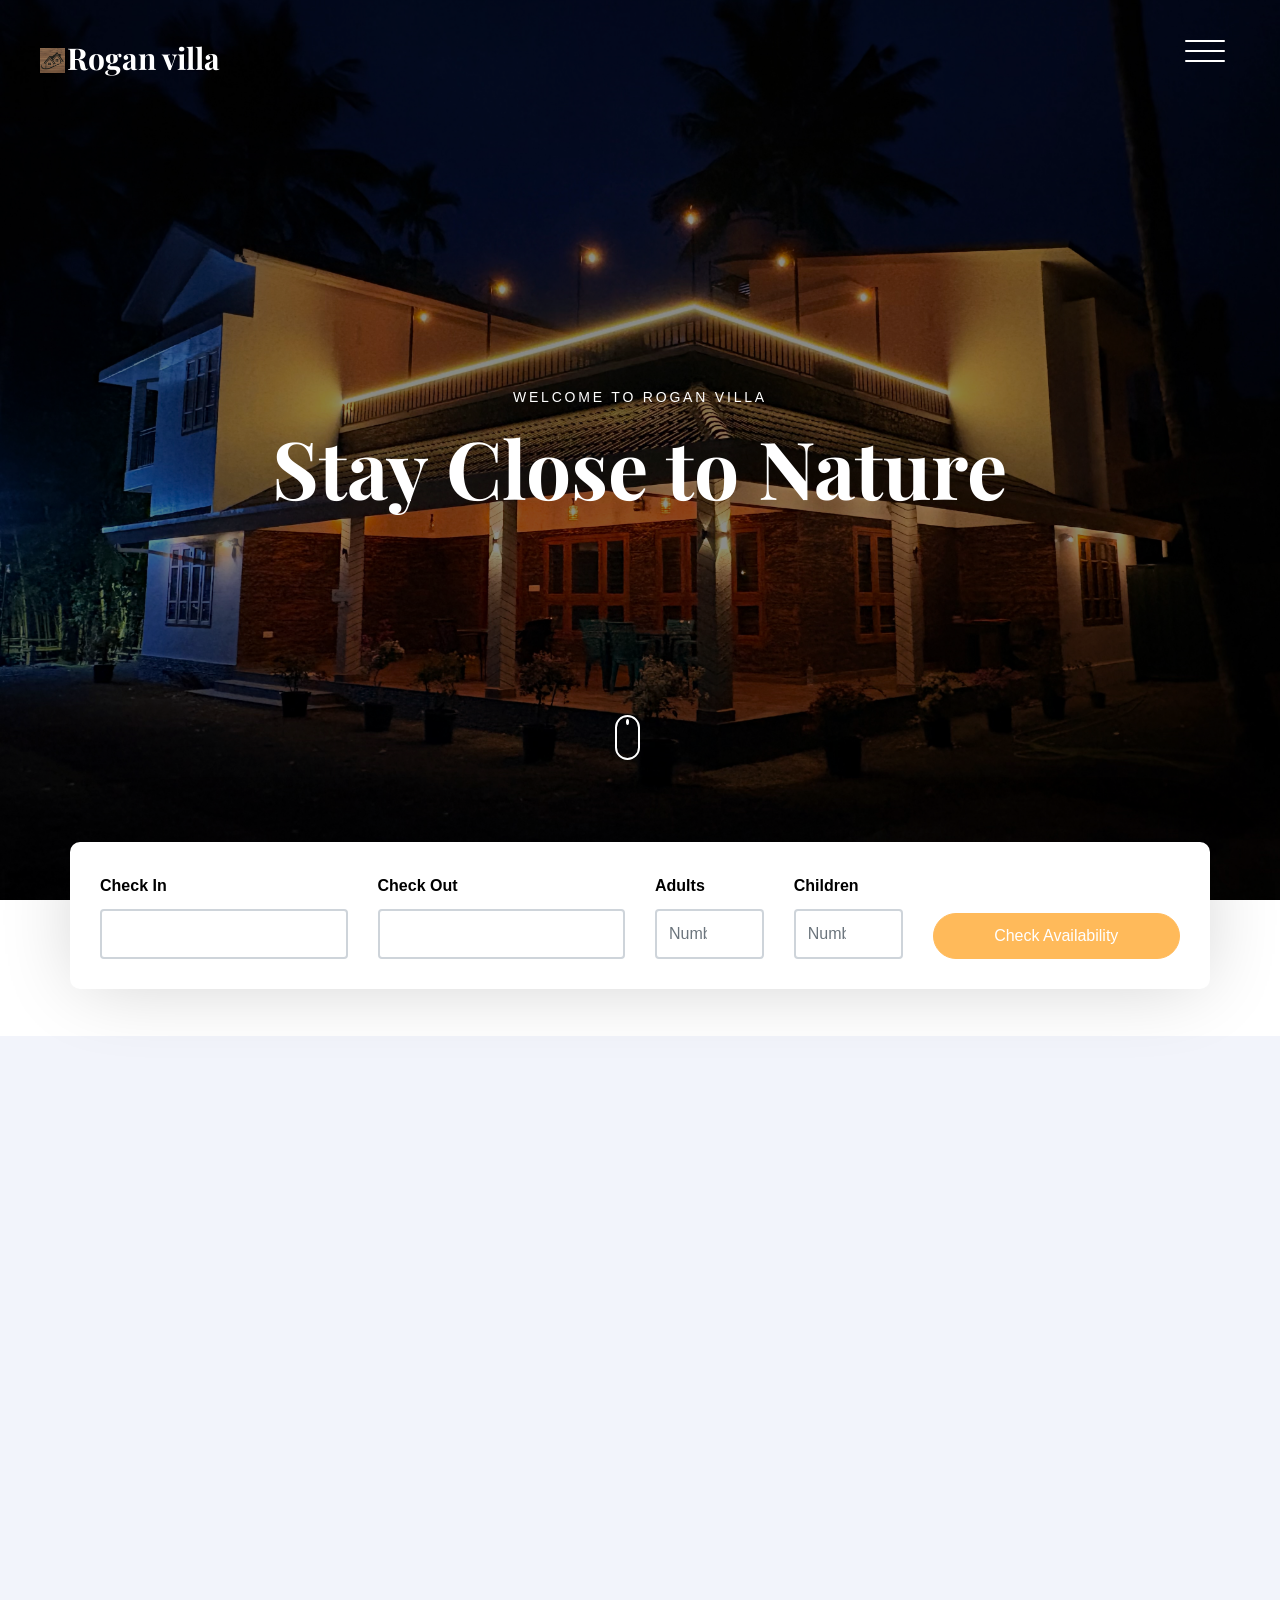
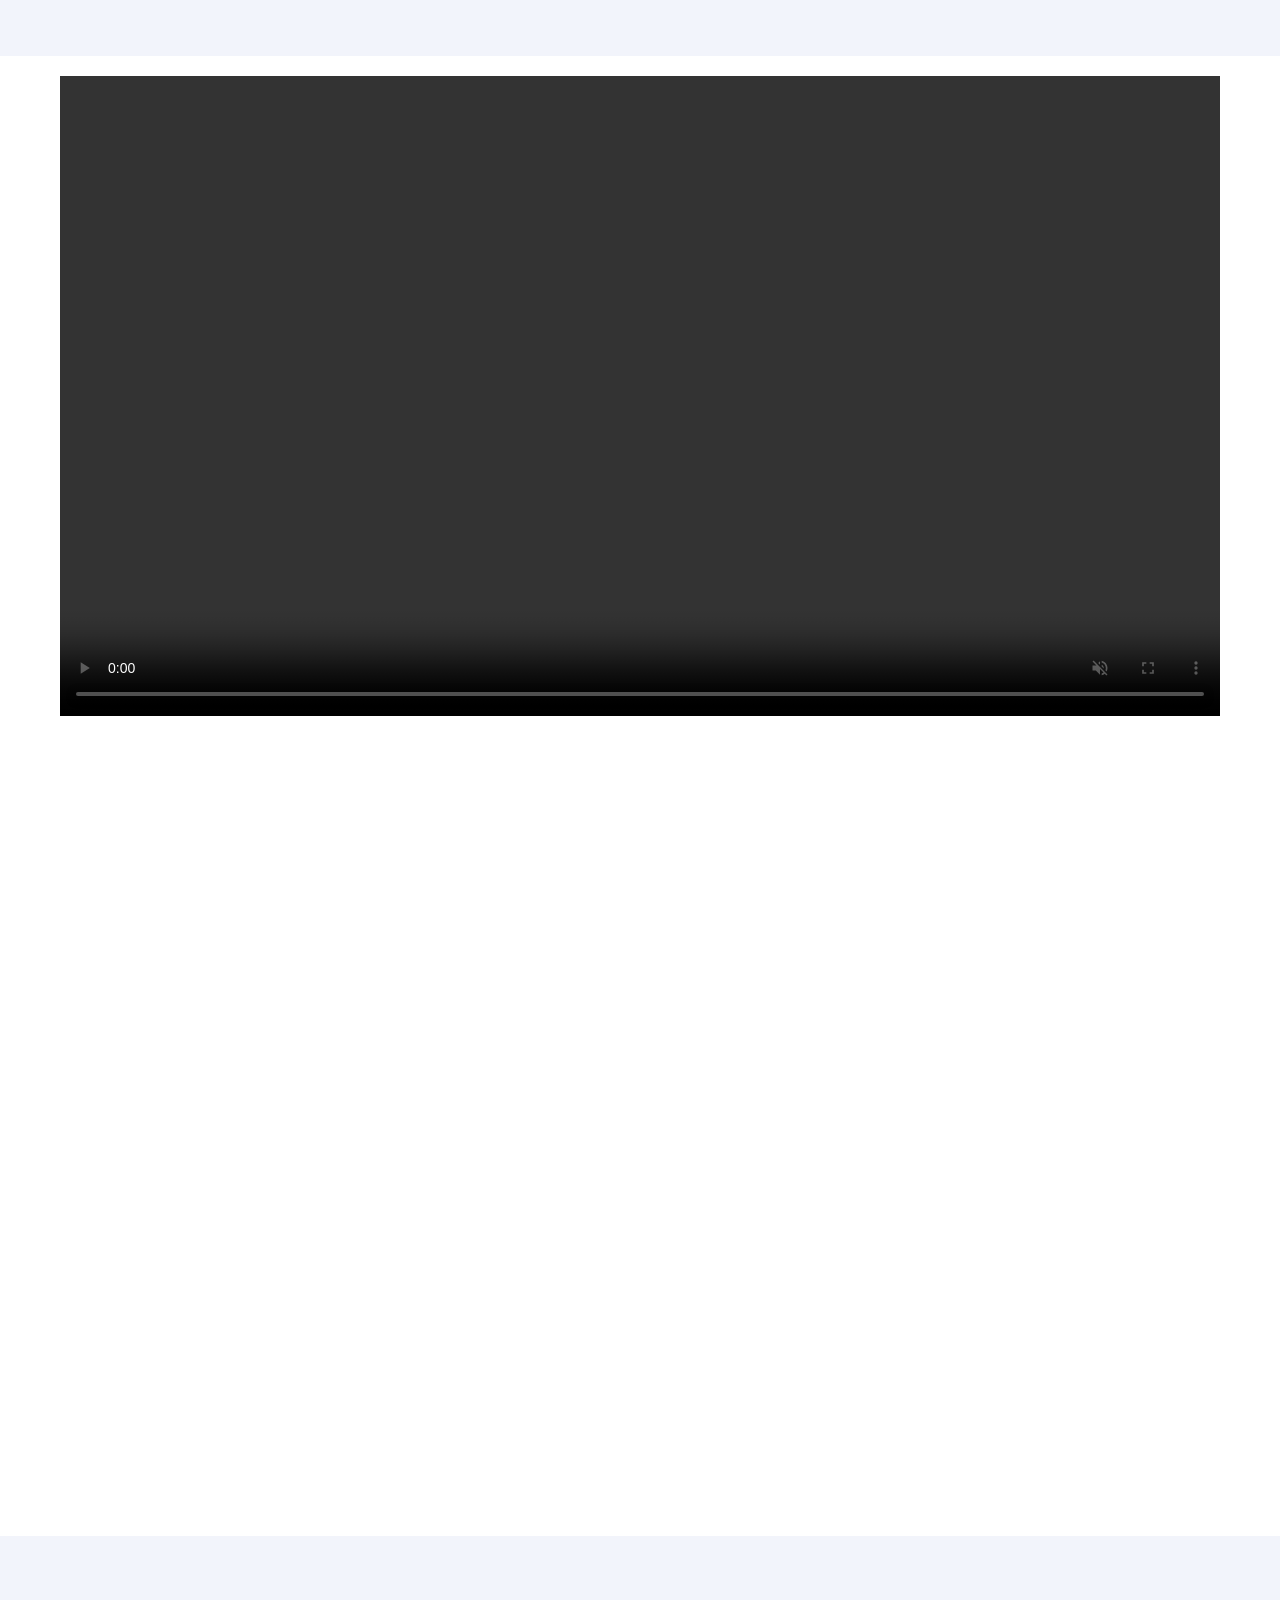
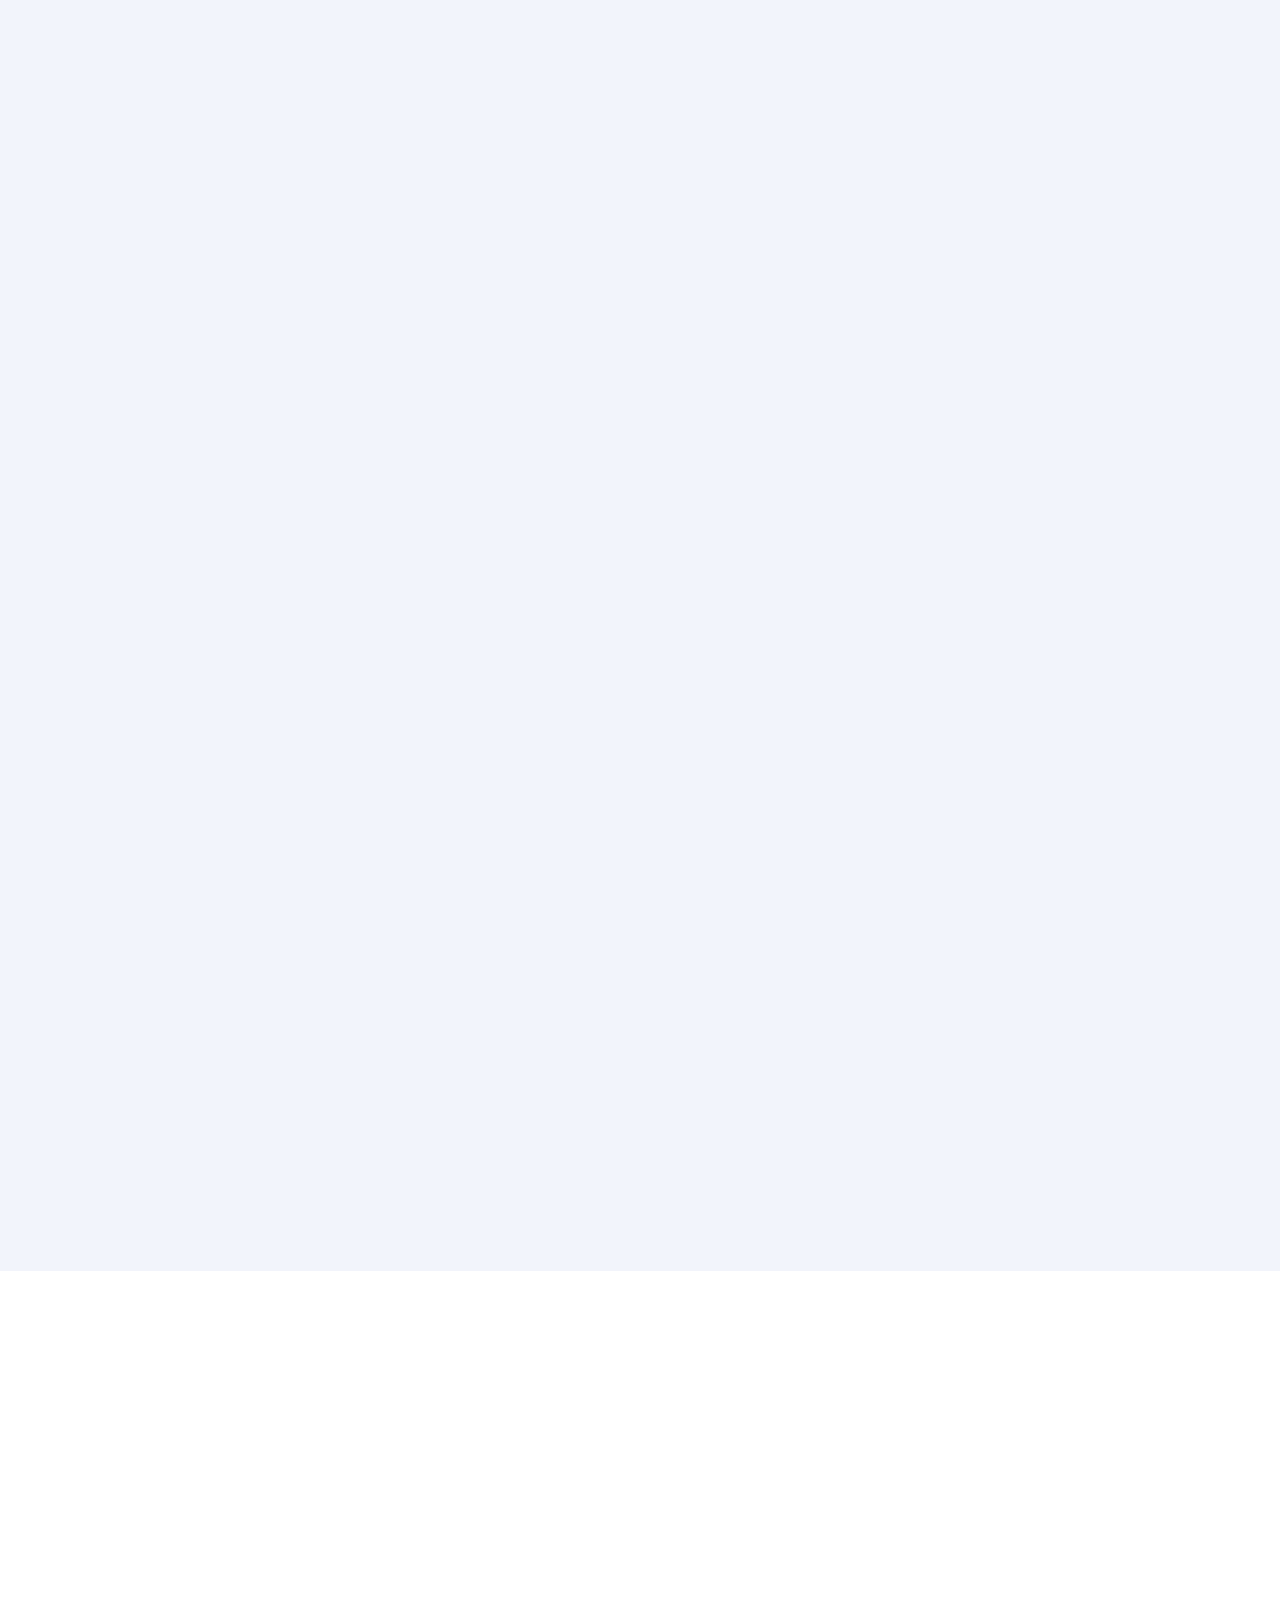
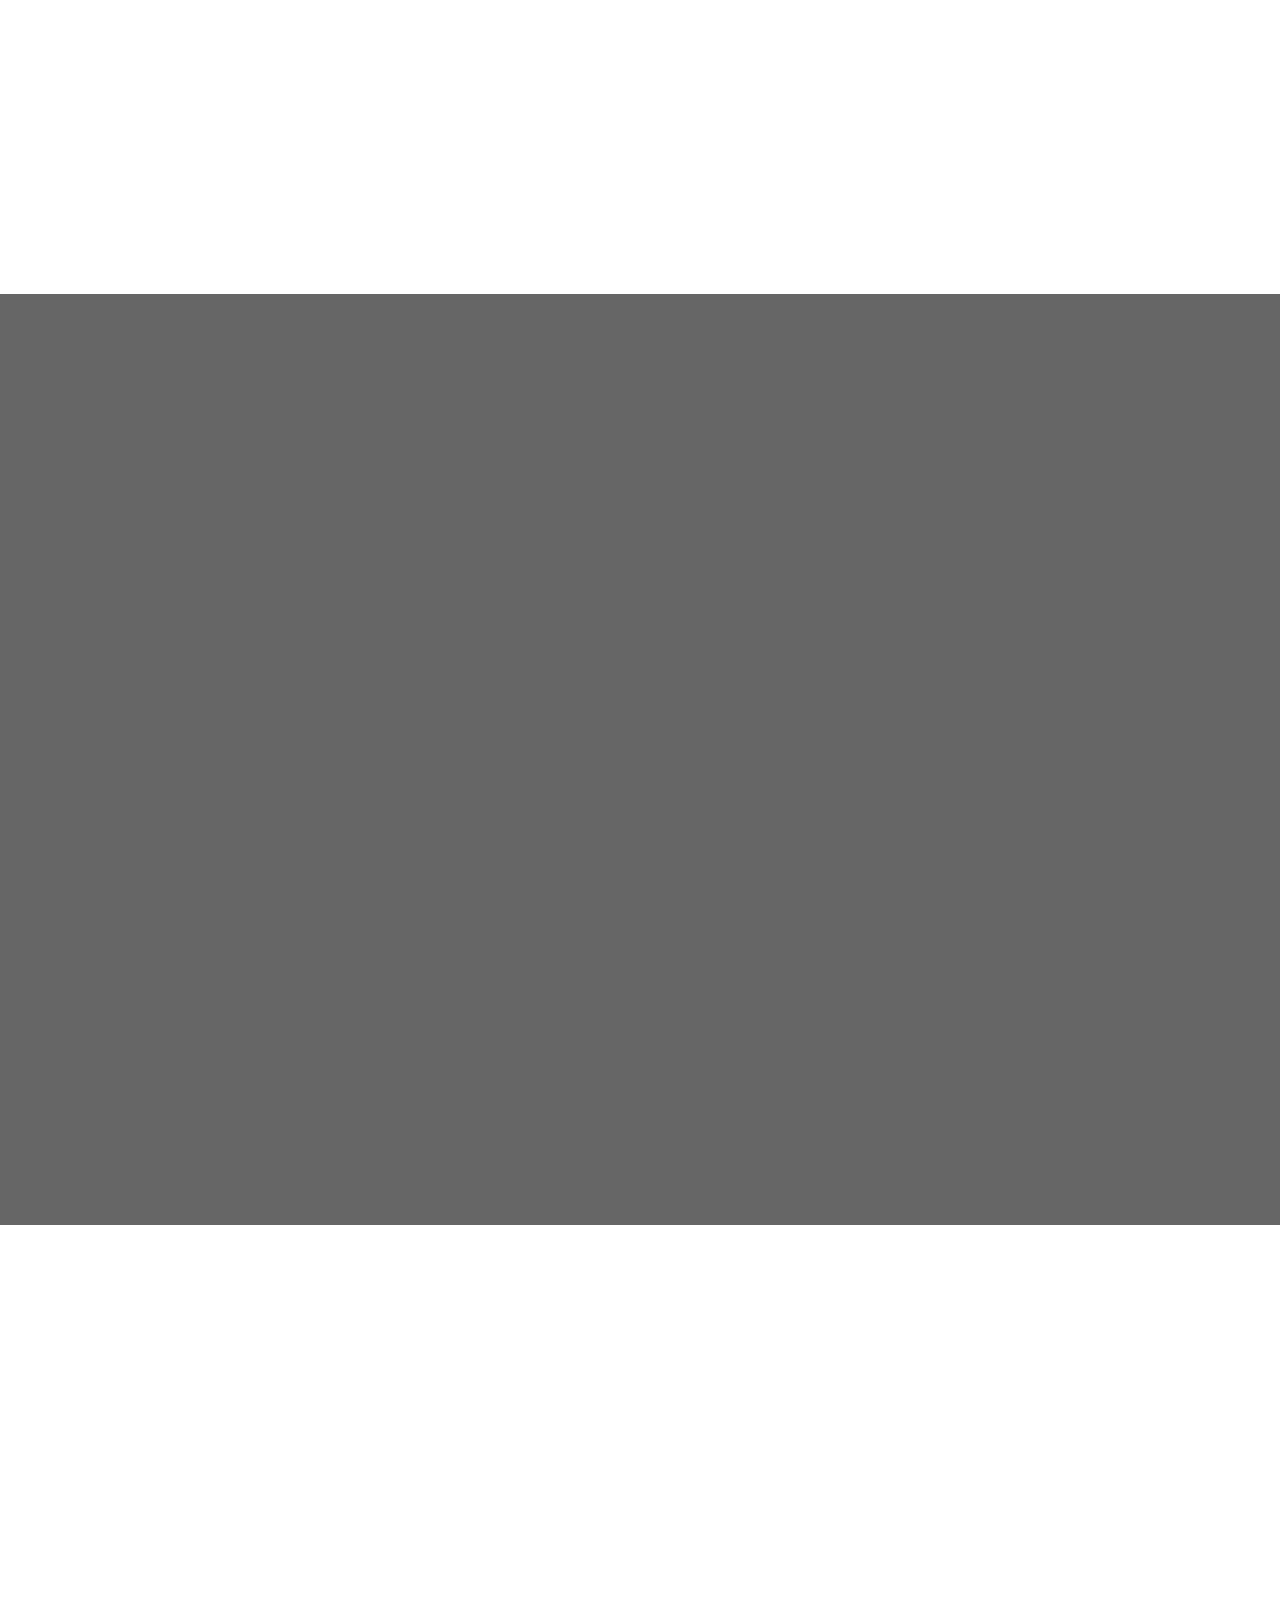
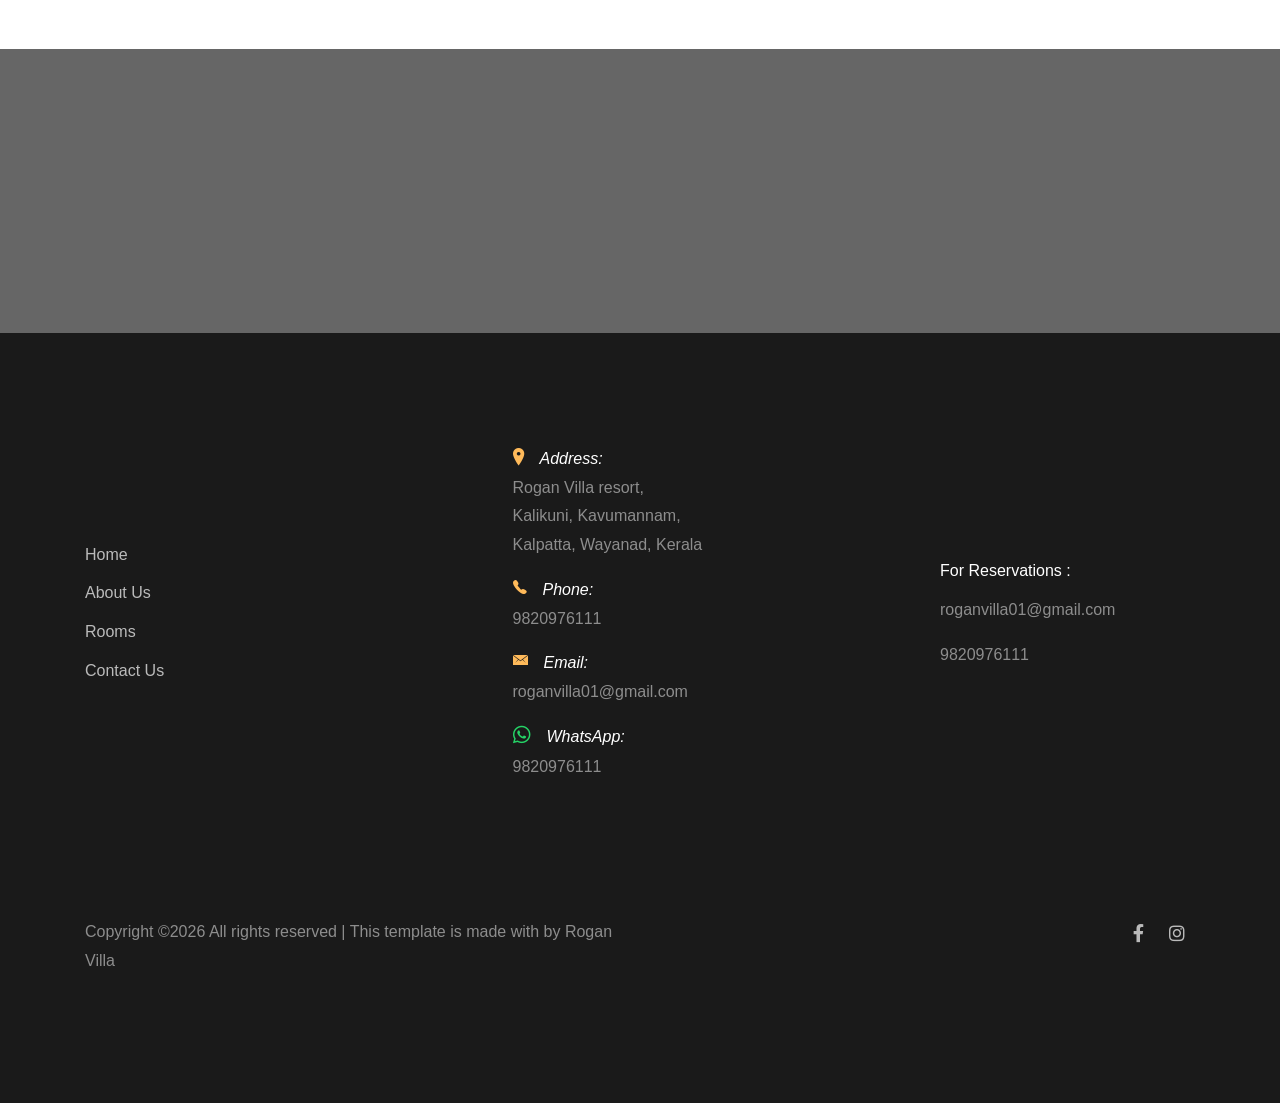
==== commit 6fe17a3b: "foutytwo commit" ====
--- a/index.html
+++ b/index.html
@@ -3,6 +3,8 @@
   <head>
     <meta charset="utf-8">
     <meta http-equiv="X-UA-Compatible" content="IE=edge">
+    <link rel="icon" type="image/png" href="images/weblogo.png">
+
     <title>roganvilla resort</title>
     <meta name="viewport" content="width=device-width, initial-scale=1, shrink-to-fit=no">
     <meta name="description" content="" />
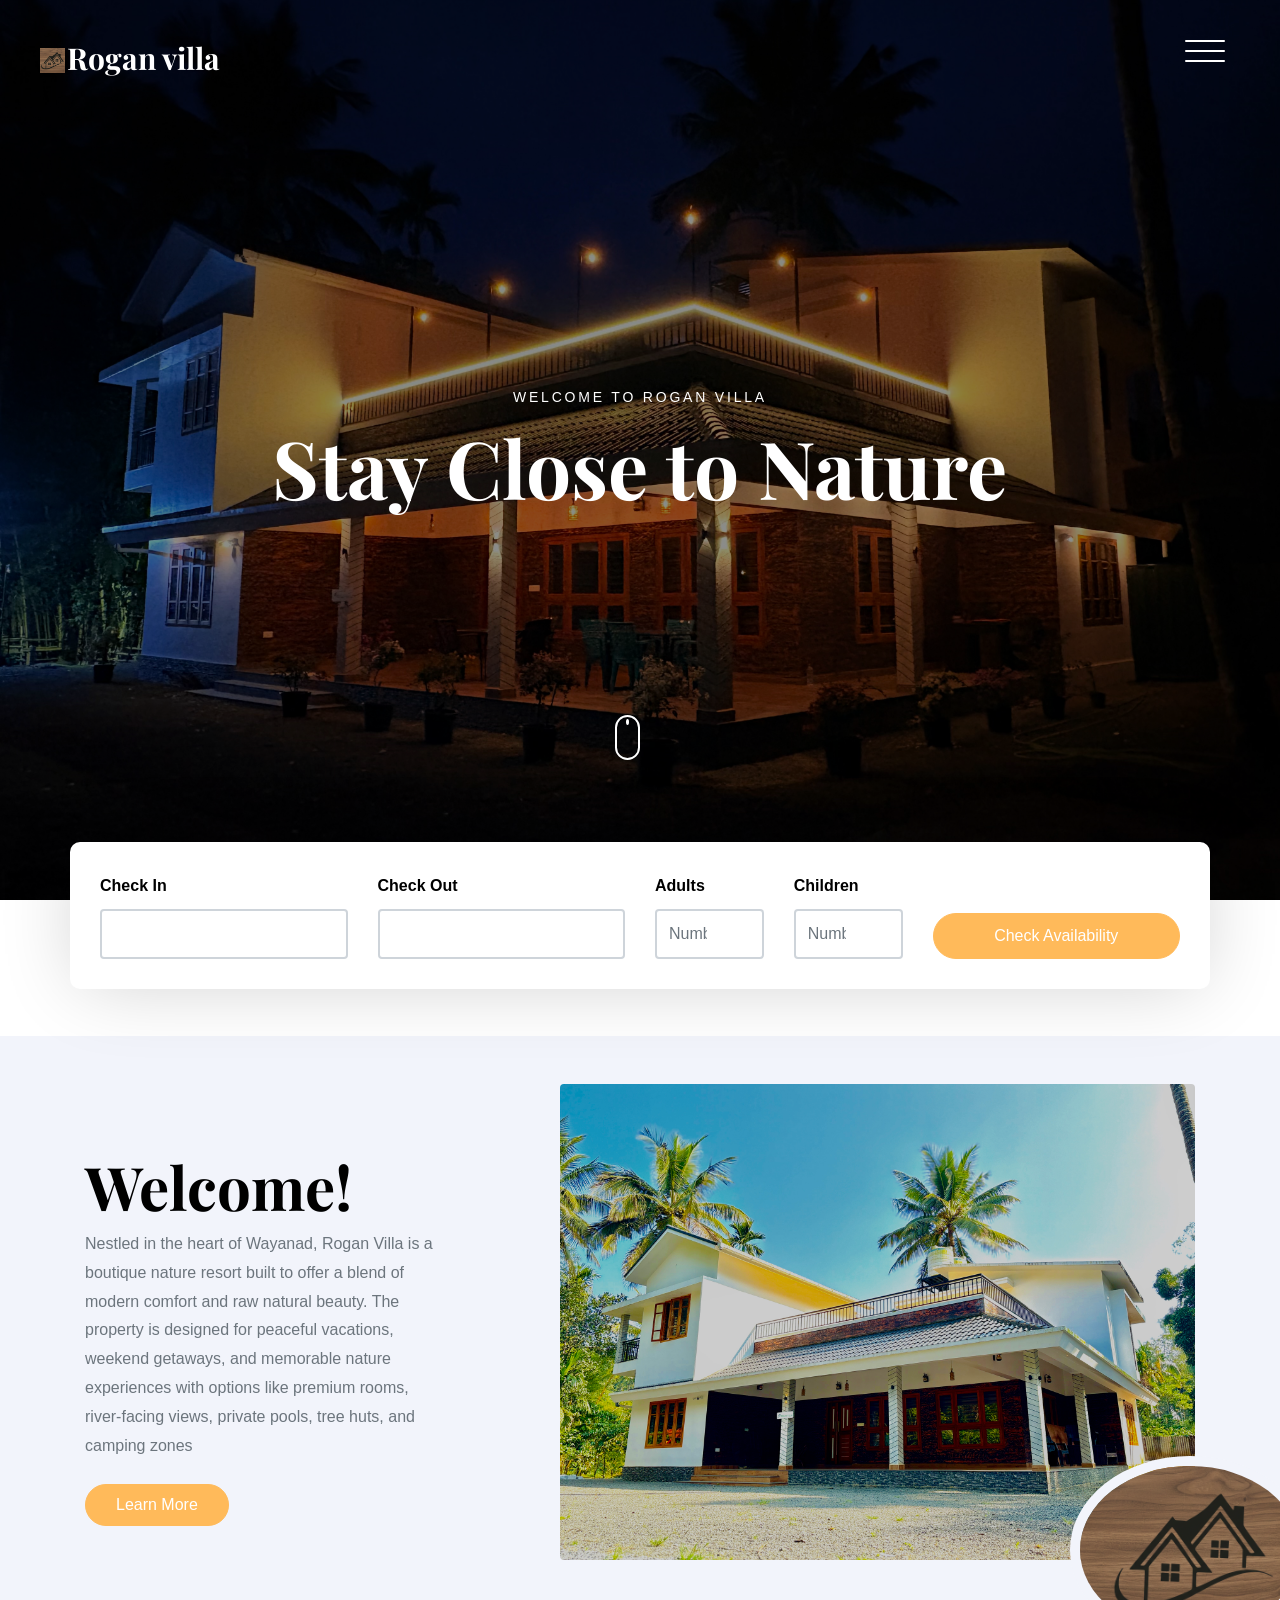
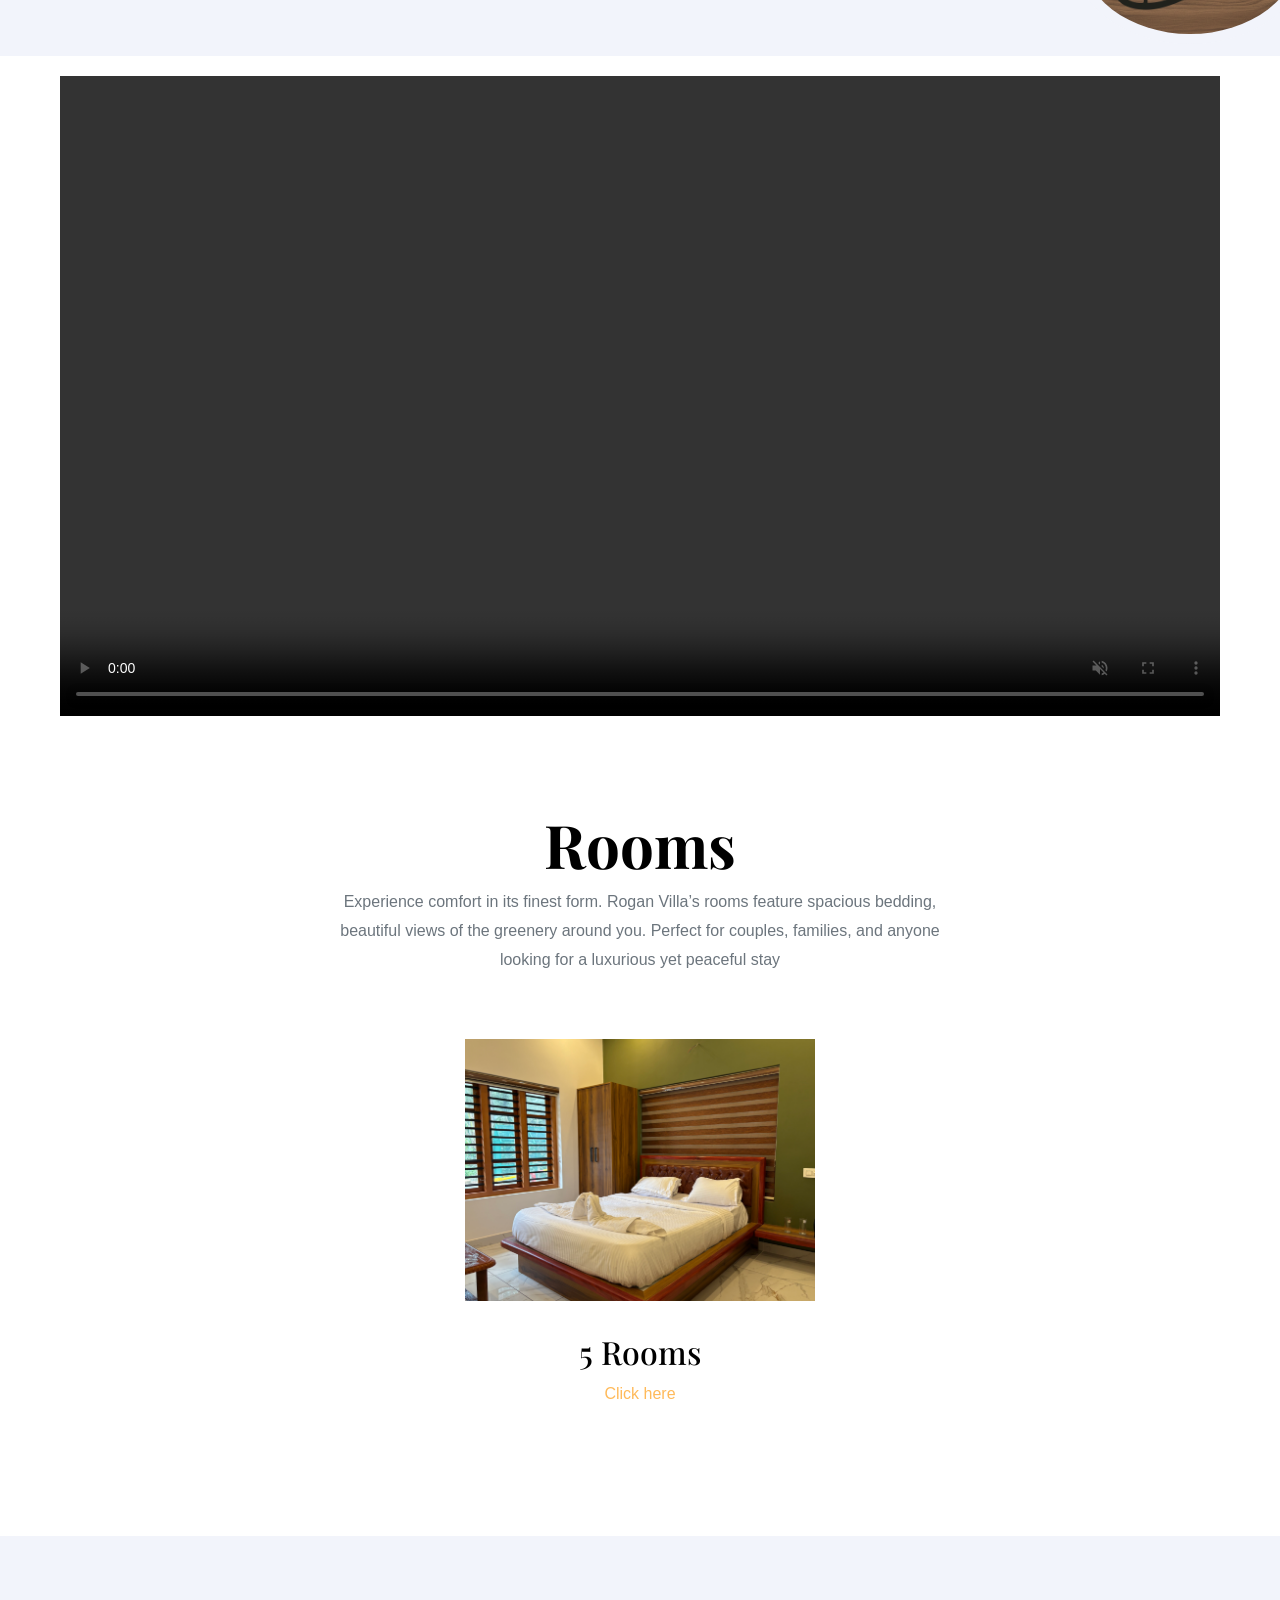
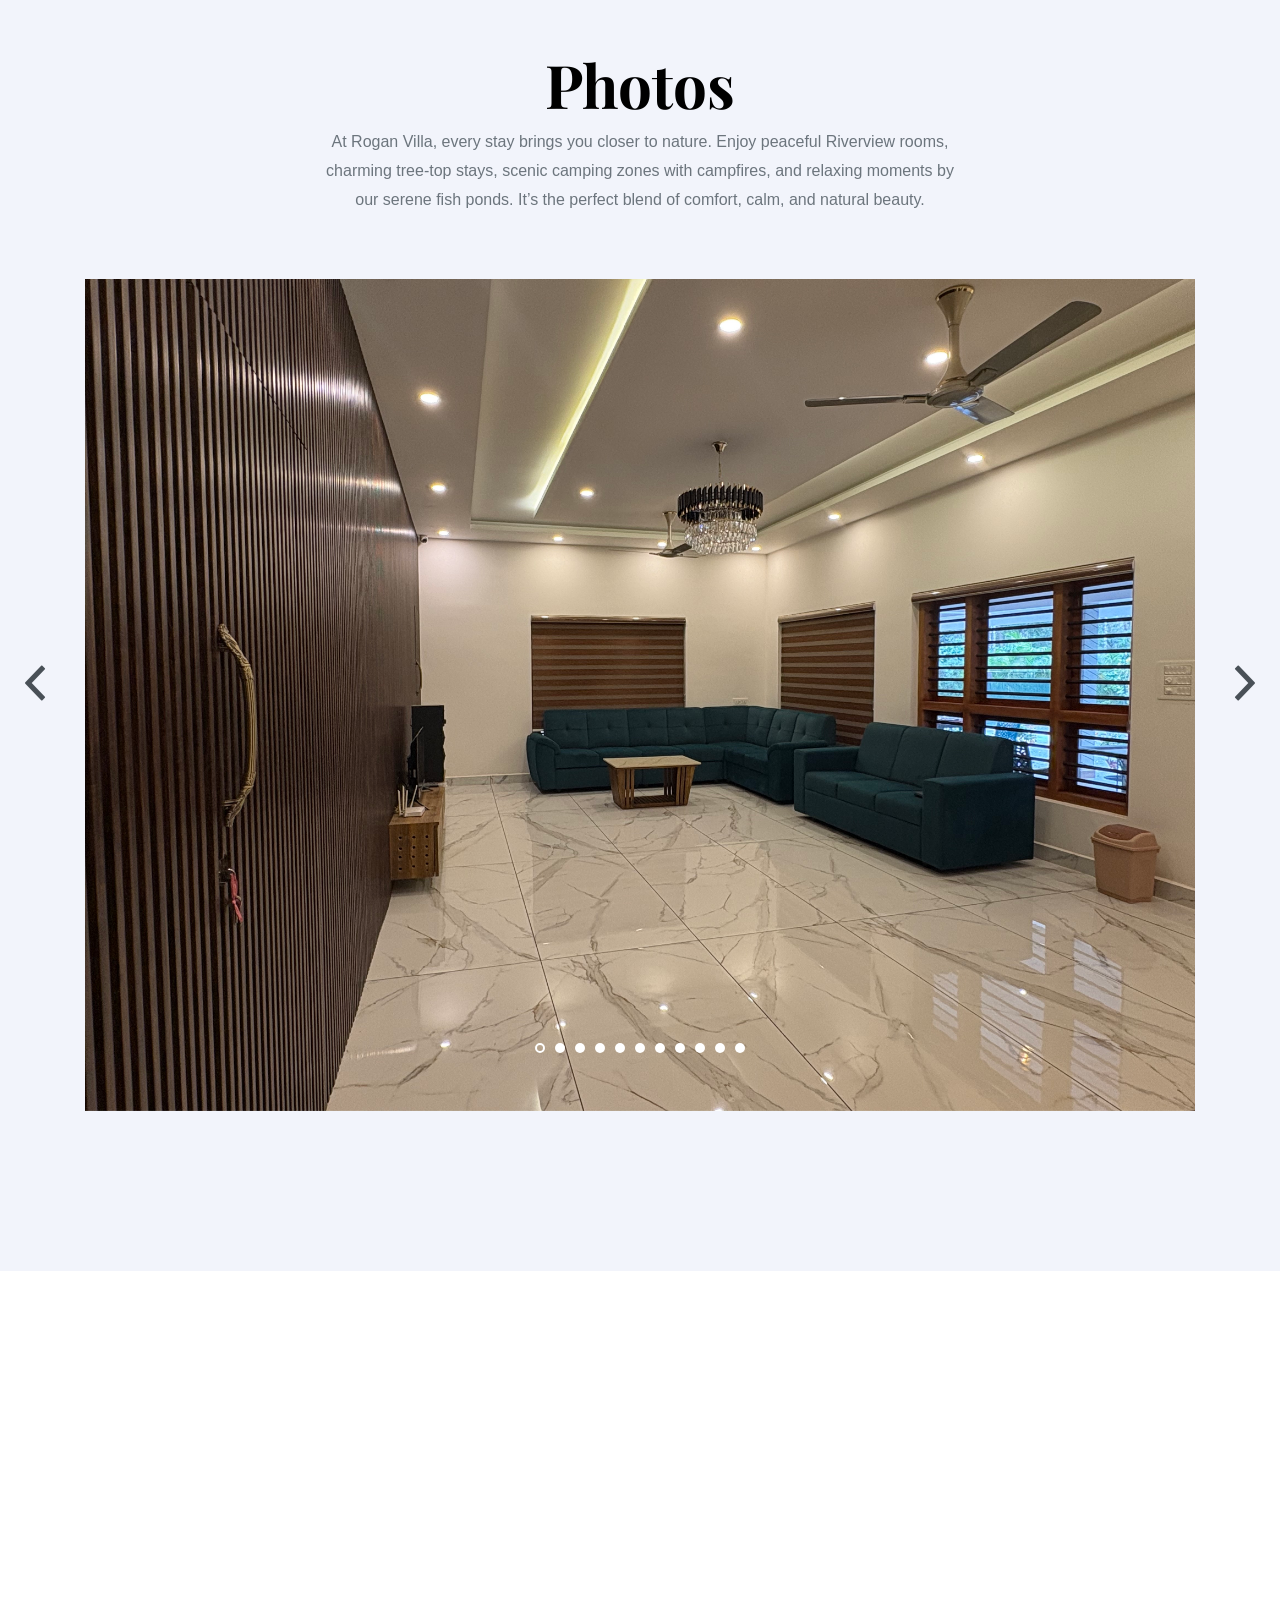
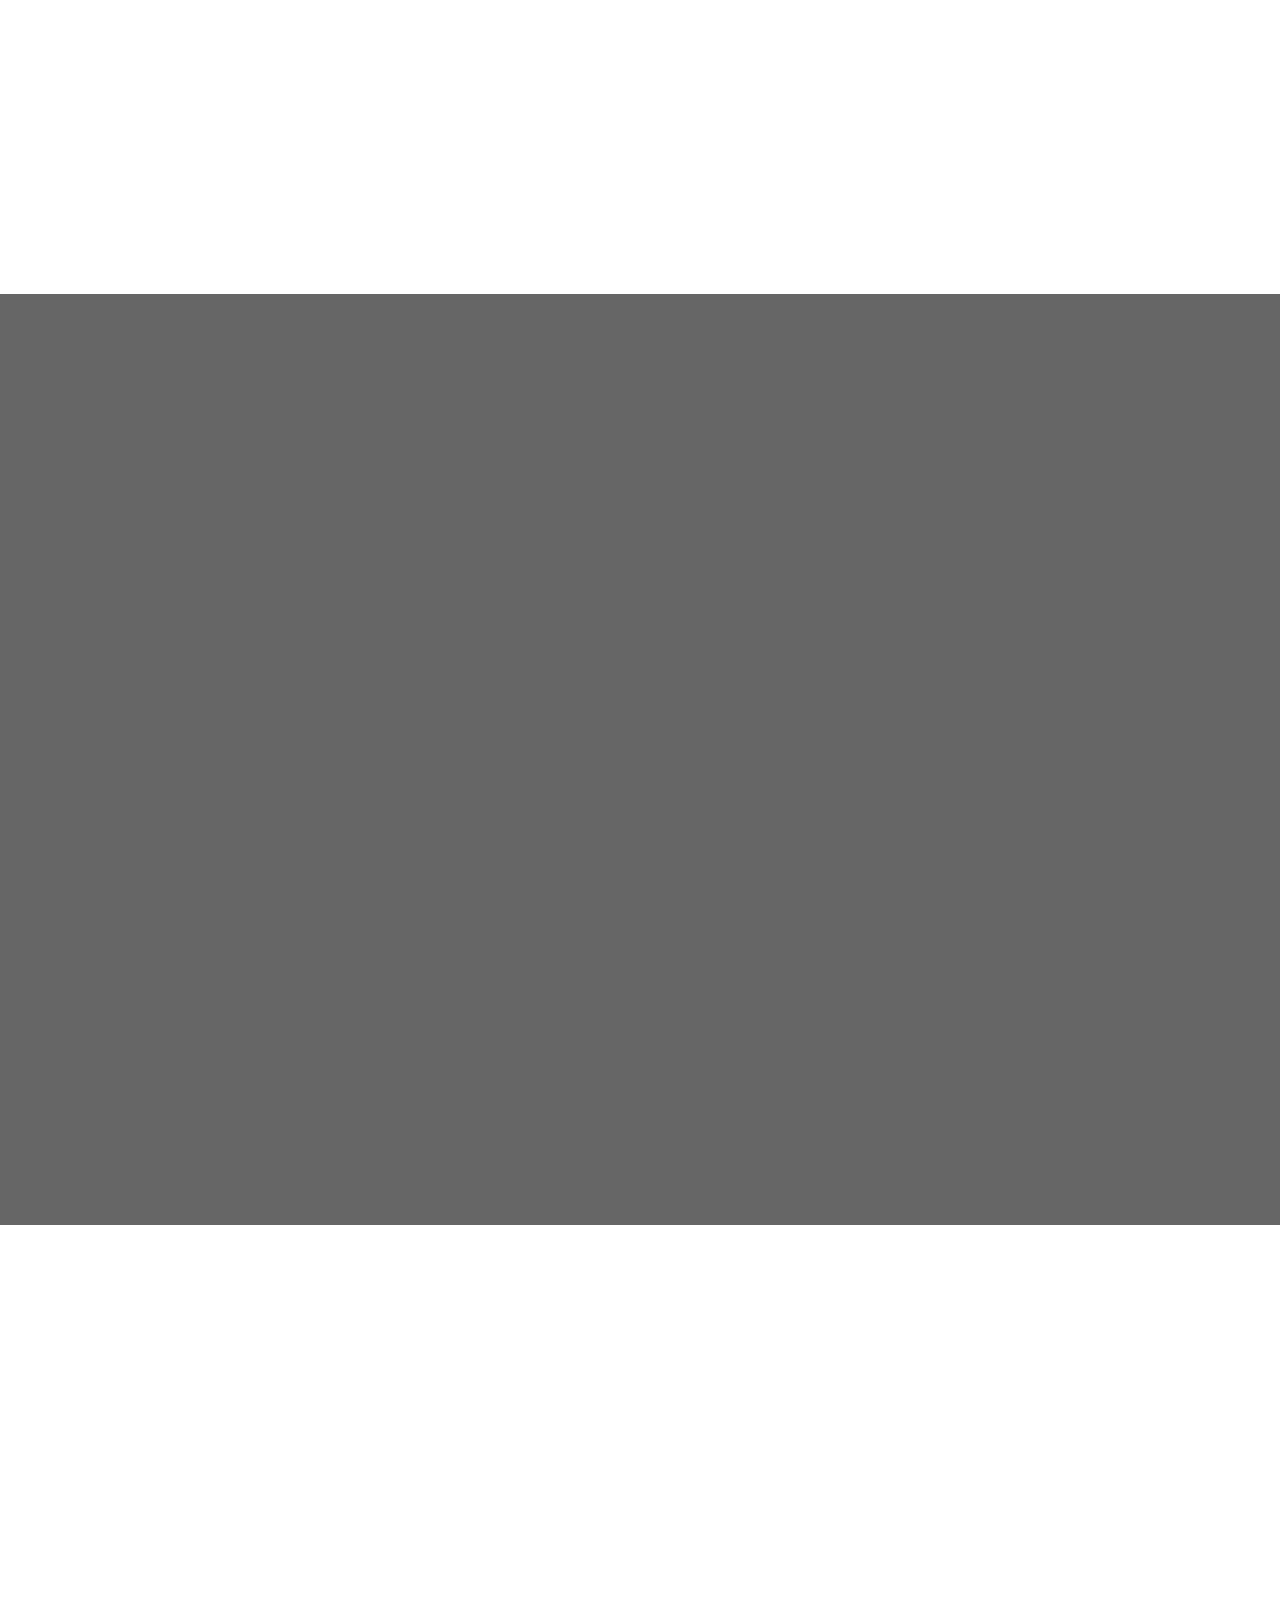
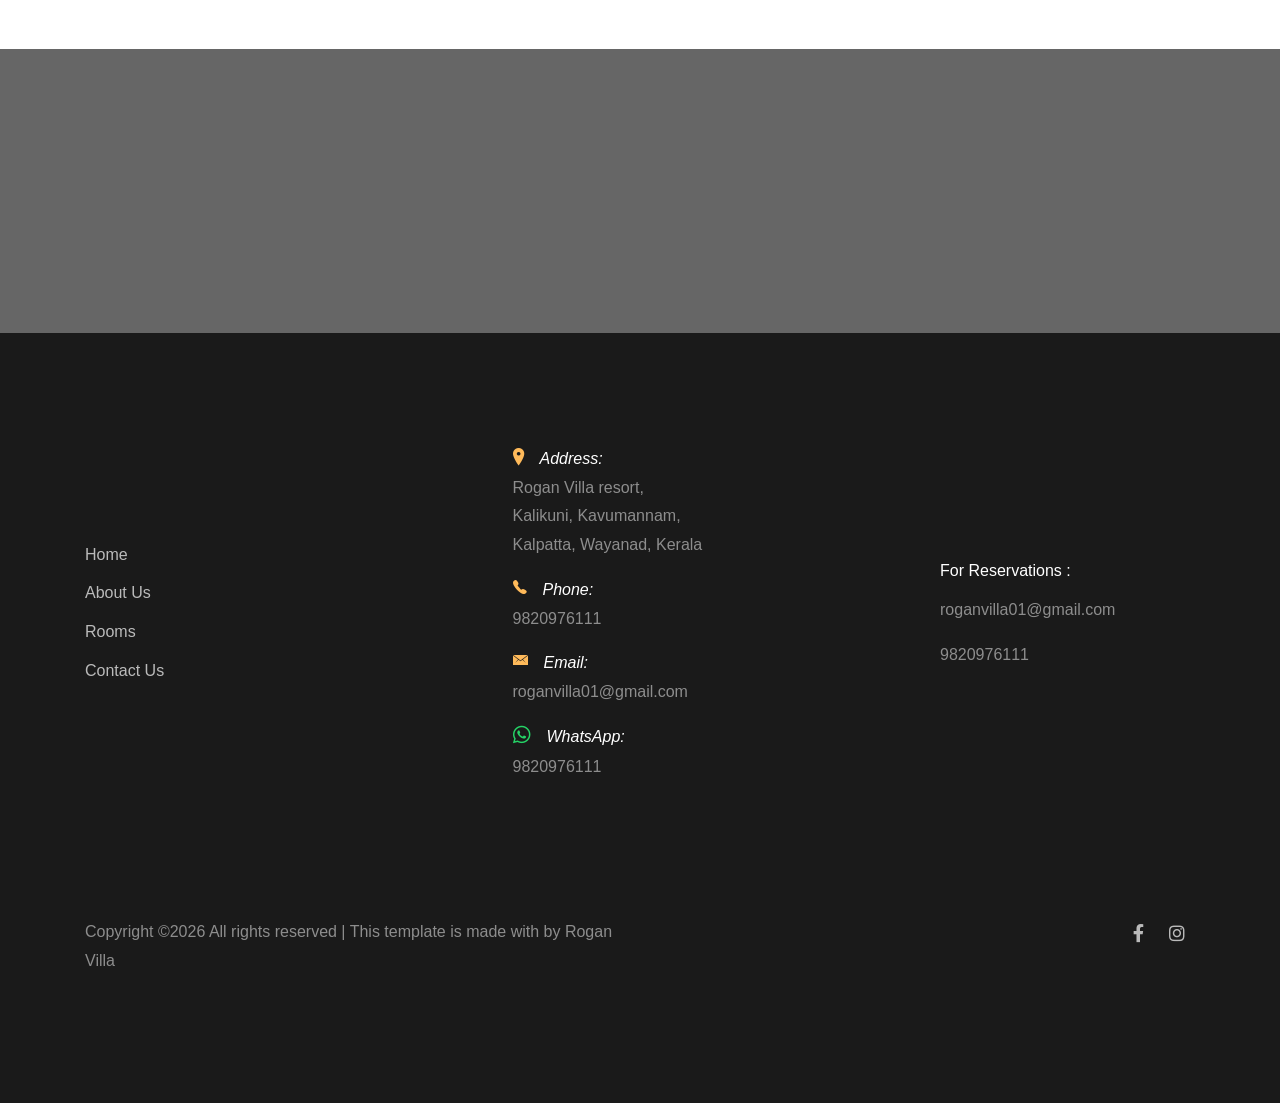
==== commit 72c86494: "fourtytwo commit" ====
--- a/index.html
+++ b/index.html
@@ -3,8 +3,6 @@
   <head>
     <meta charset="utf-8">
     <meta http-equiv="X-UA-Compatible" content="IE=edge">
-    <link rel="icon" type="image/png" href="images/weblogo.png">
-
     <title>roganvilla resort</title>
     <meta name="viewport" content="width=device-width, initial-scale=1, shrink-to-fit=no">
     <meta name="description" content="" />
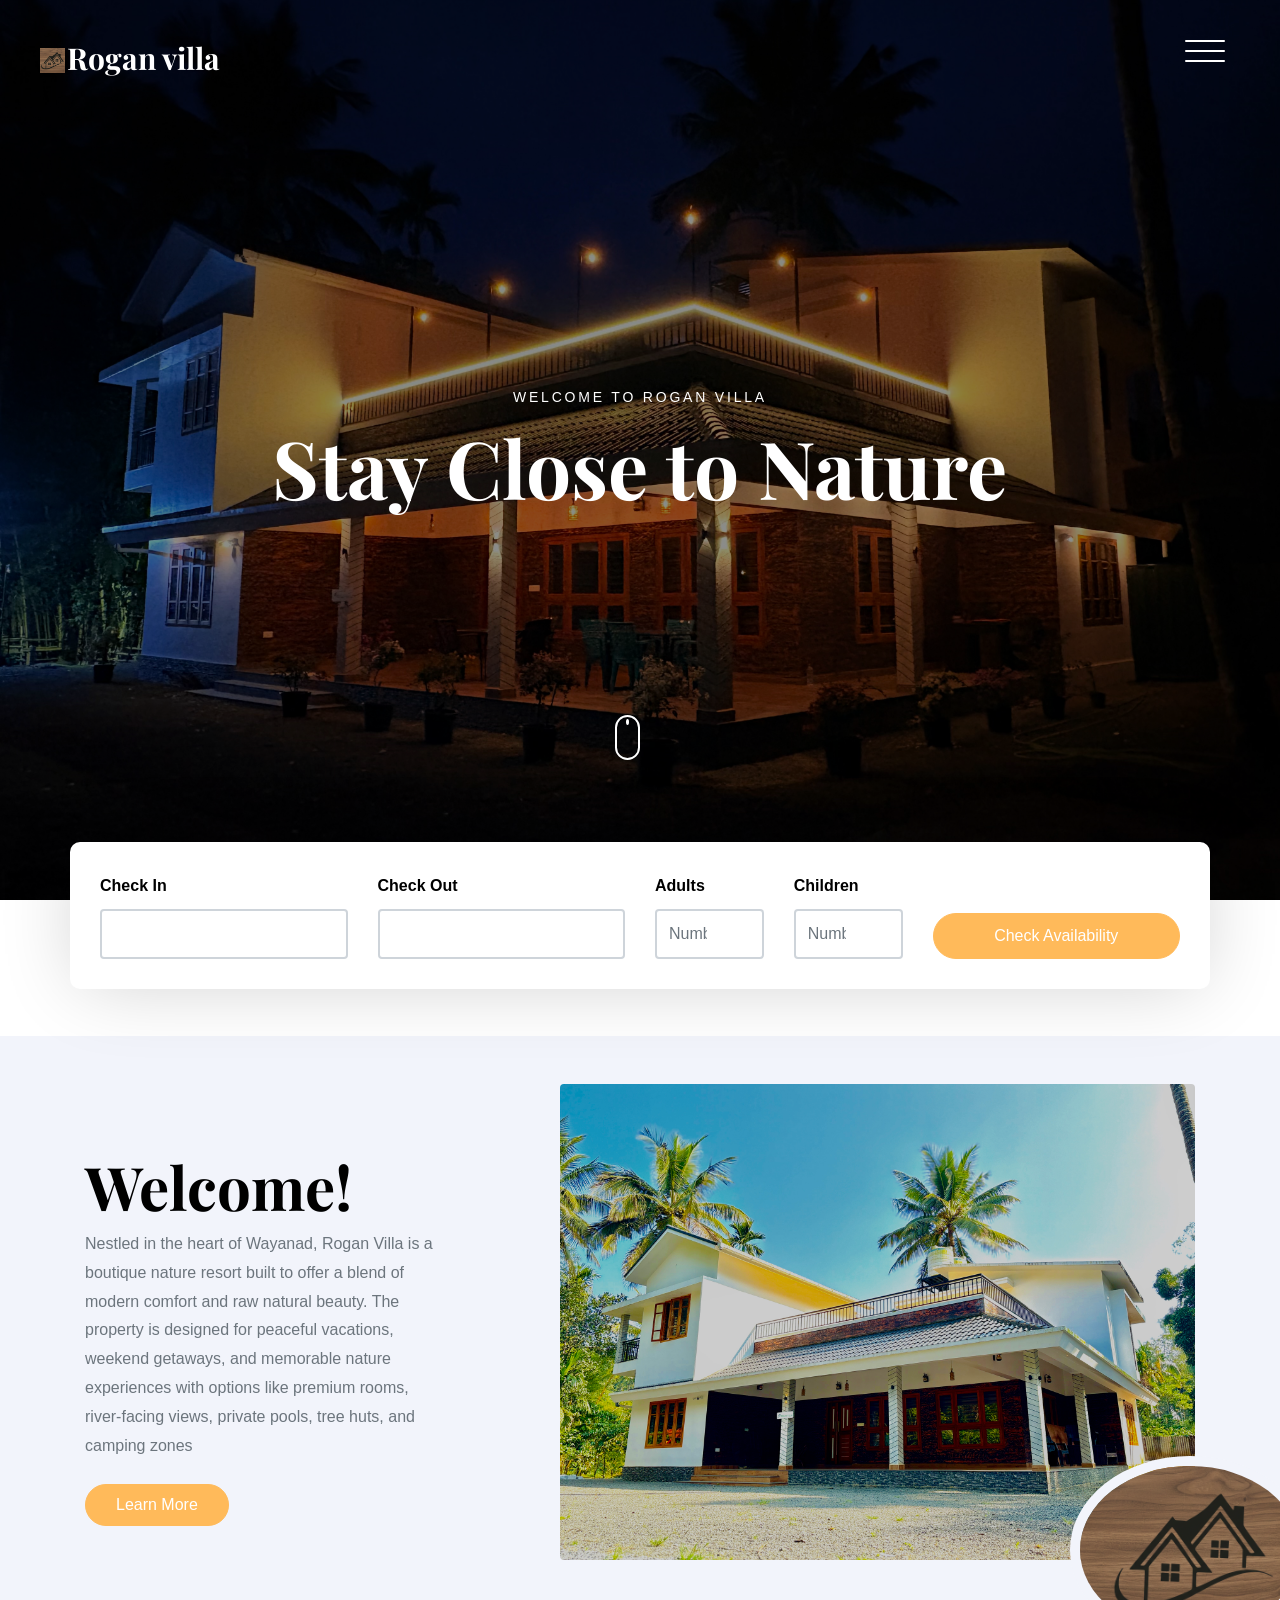
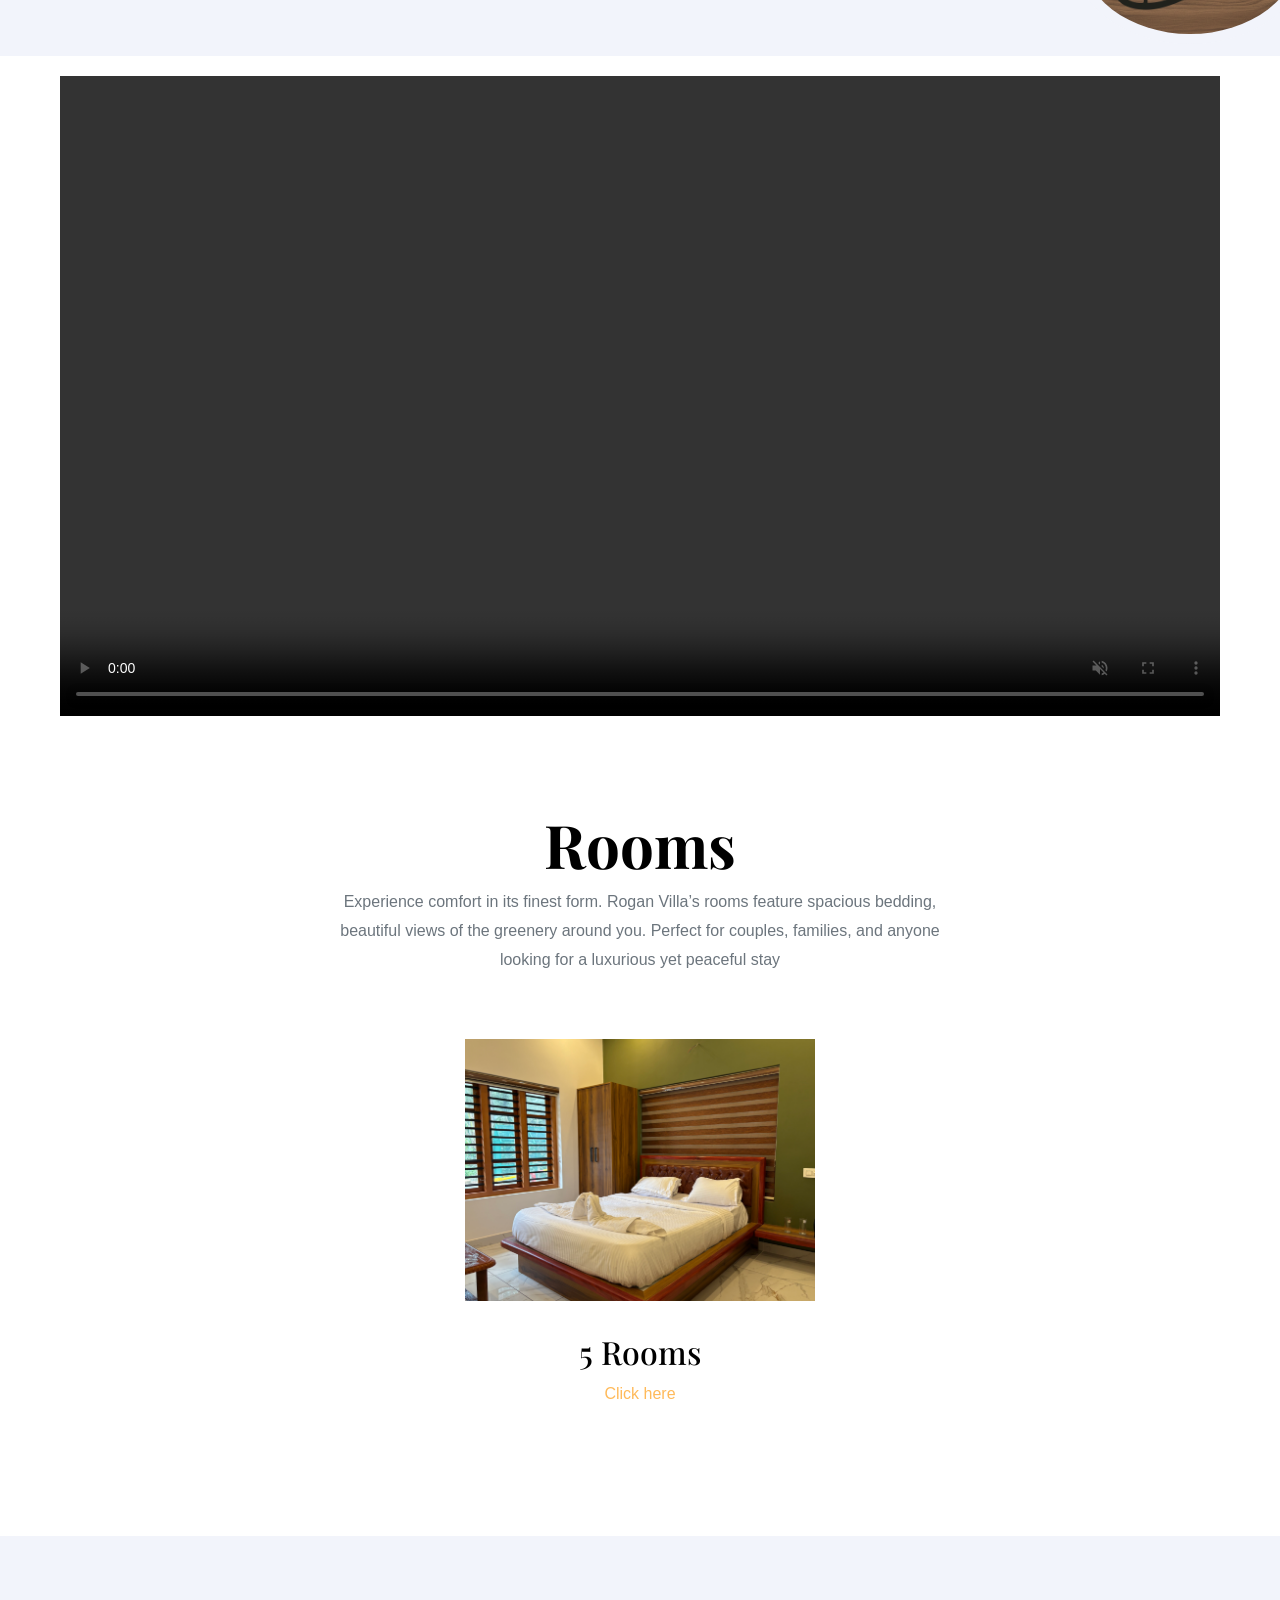
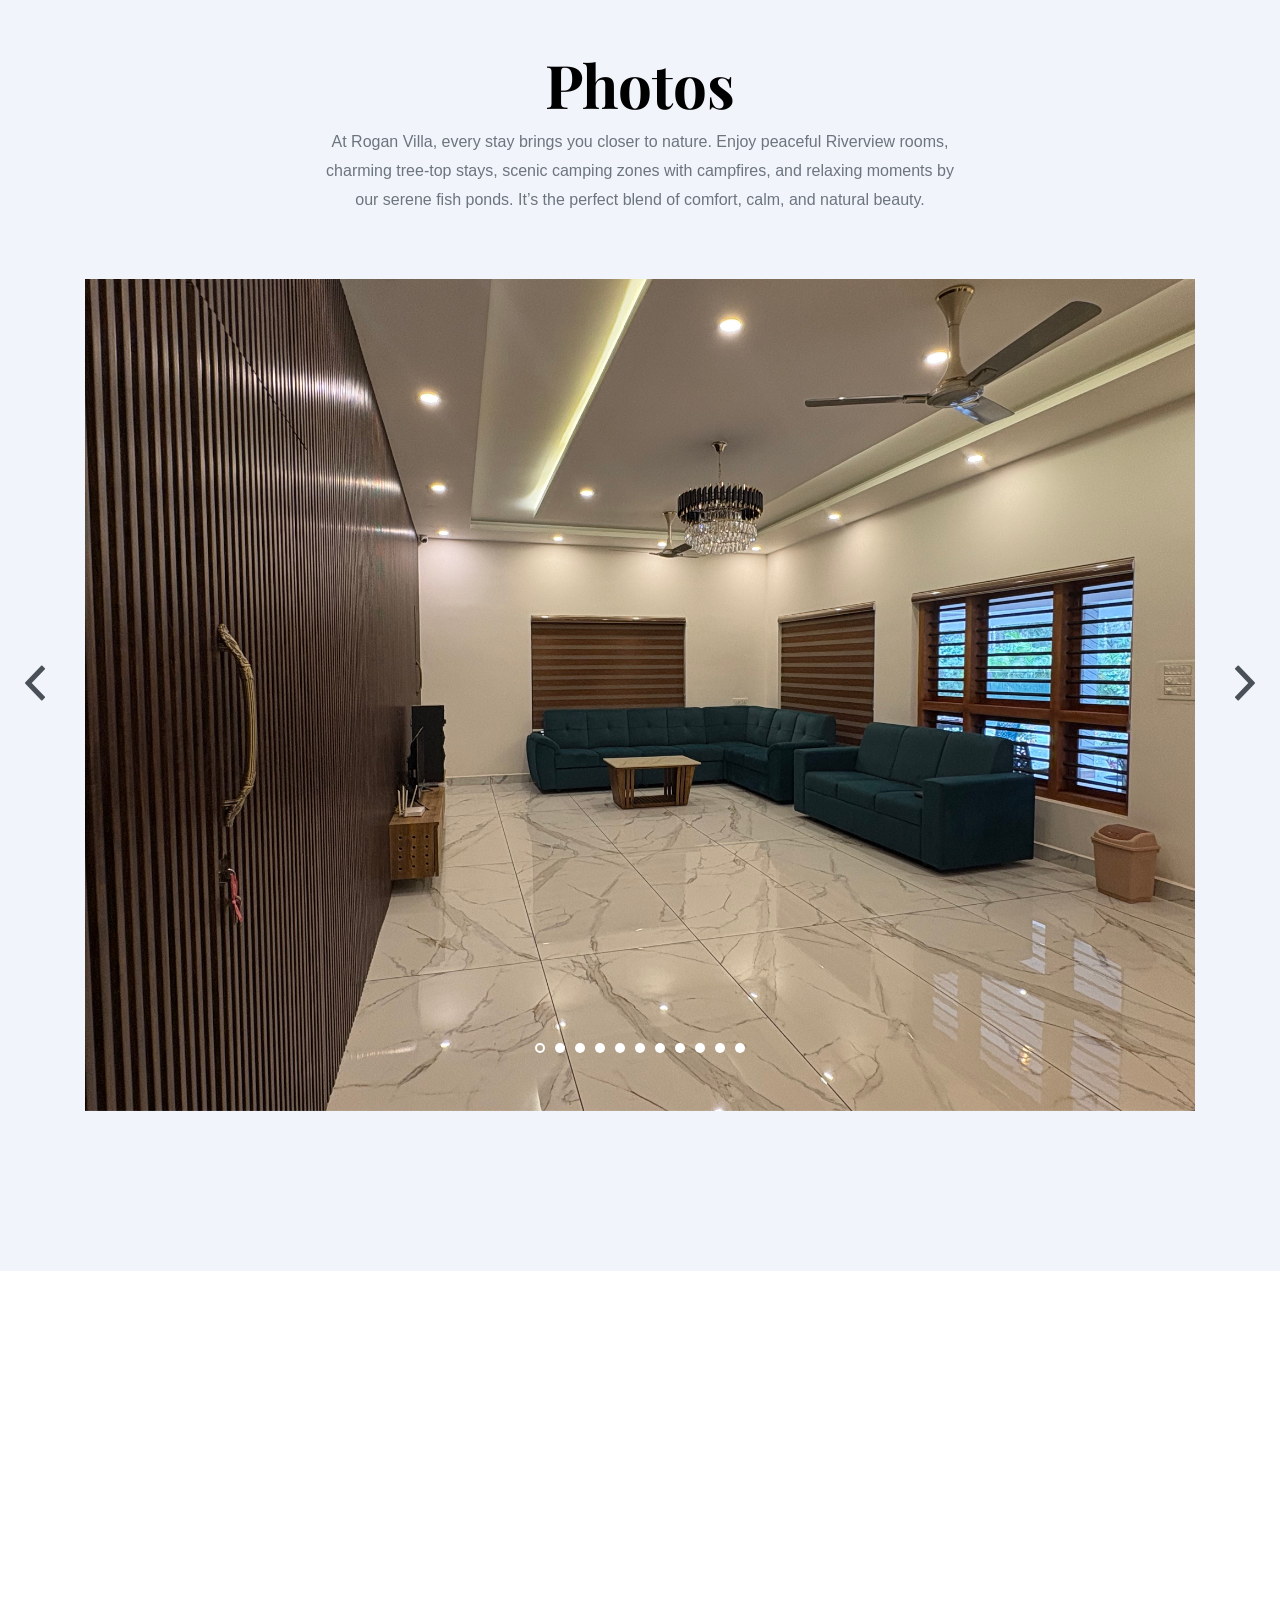
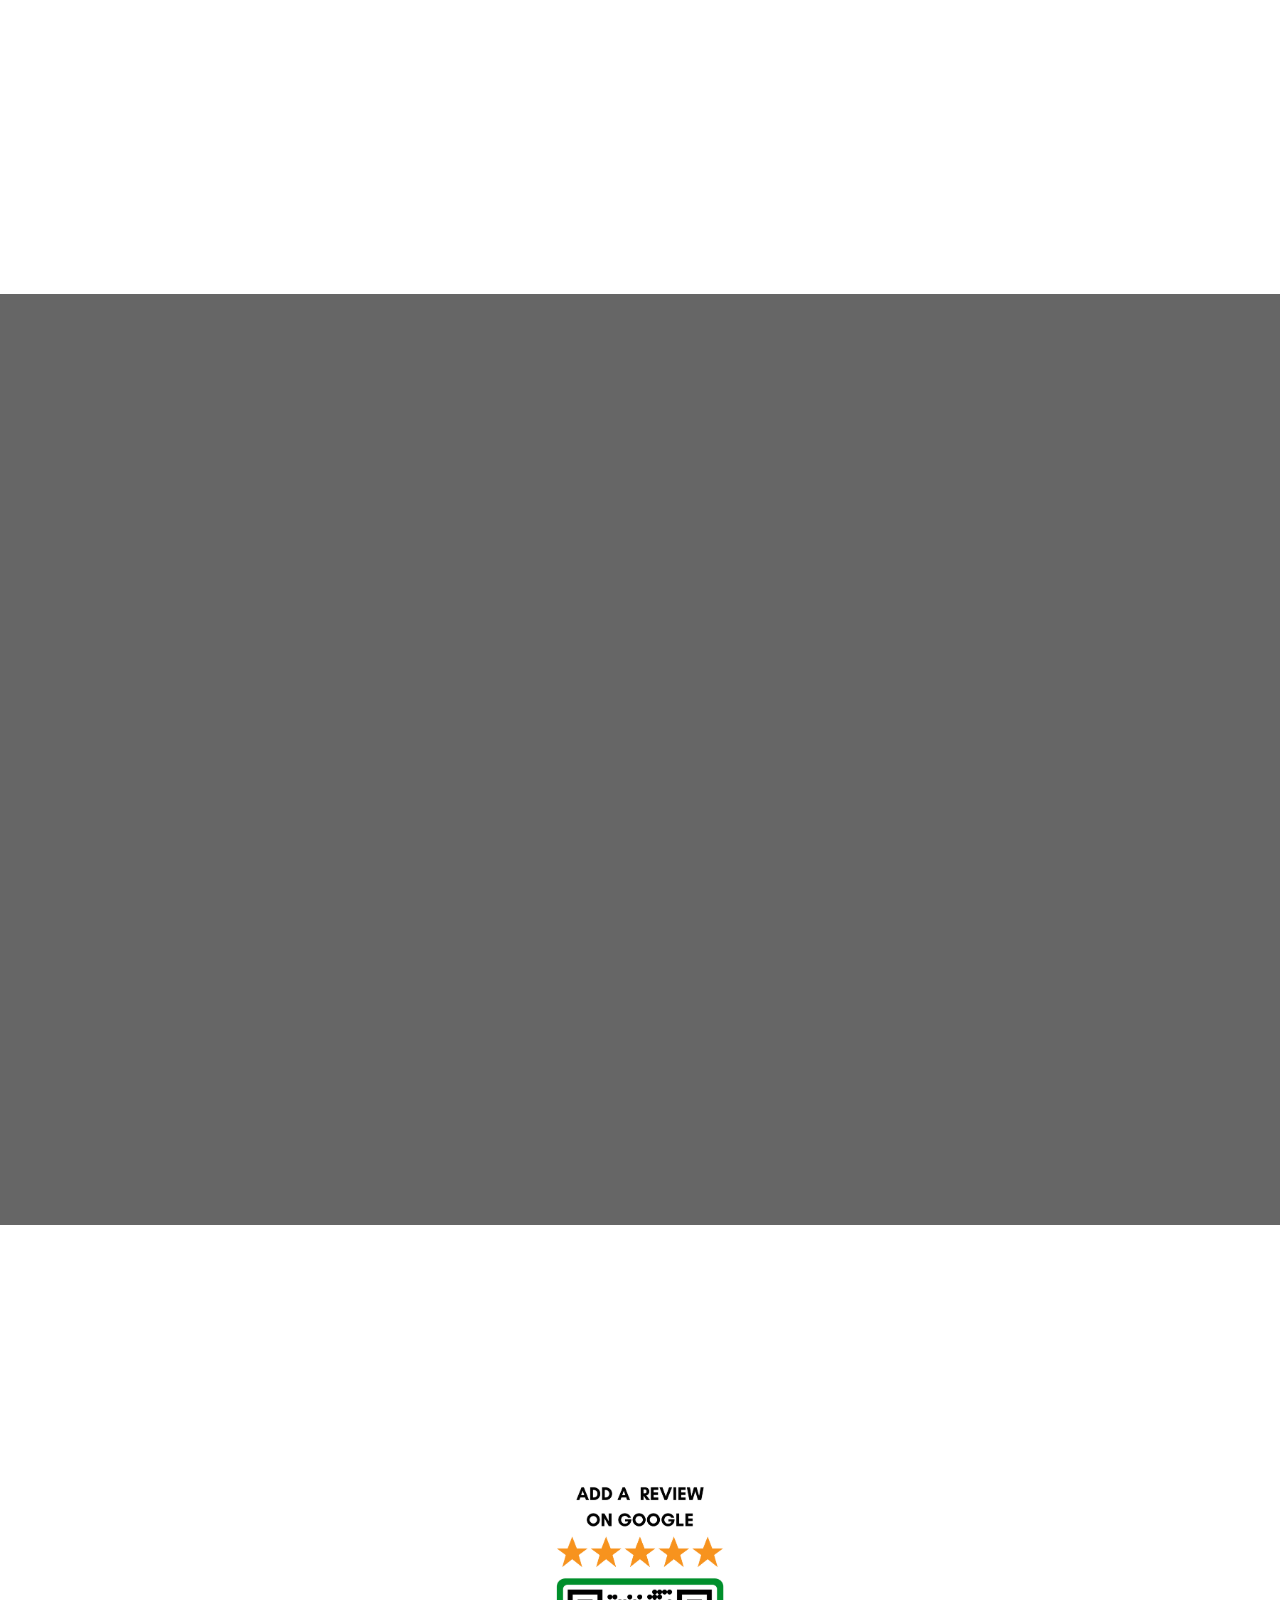
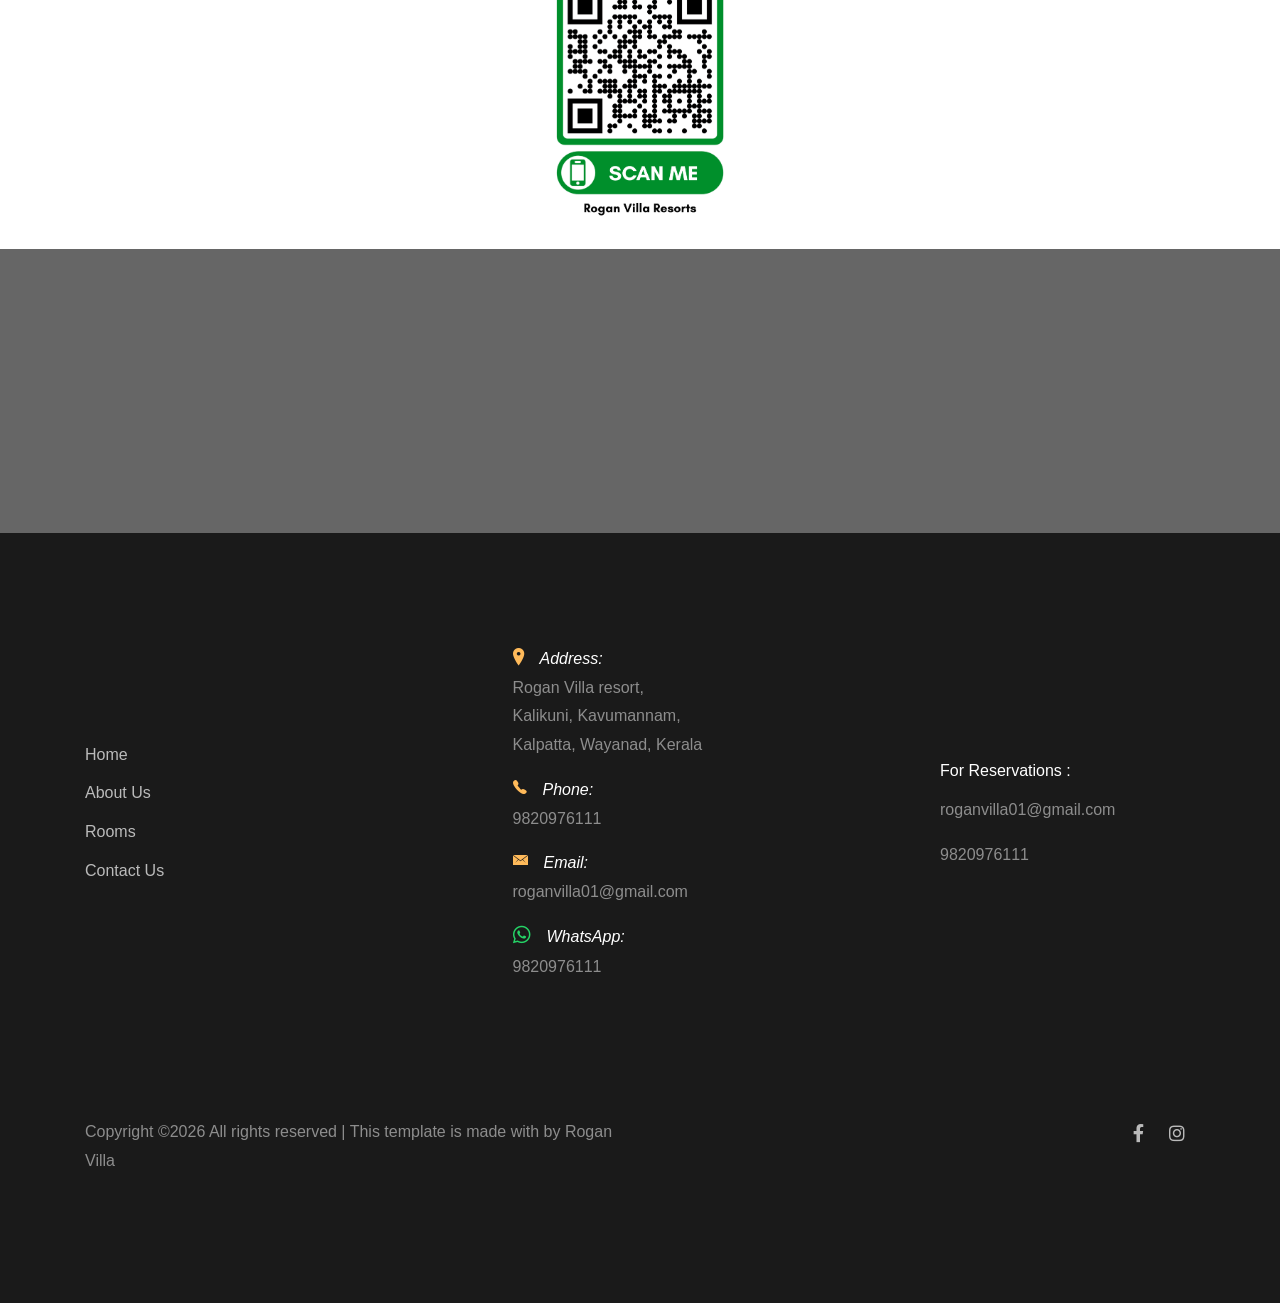
==== commit 5a06b7ee: "gg" ====
--- a/index.html
+++ b/index.html
@@ -18,7 +18,7 @@
     <link rel="stylesheet" href="css/jquery.timepicker.css">
     <link rel="stylesheet" href="css/fancybox.min.css">
     
-<link rel="stylesheet" href="fonts/ionicons/css/ionicons.min.css">
+<link rel="stylesheet" href="fonts/ionicons/css/ionicons.min.css"> 
 <link rel="stylesheet" href="https://cdnjs.cloudflare.com/ajax/libs/font-awesome/5.15.4/css/all.min.css">
 
 
@@ -254,6 +254,16 @@
         </div>
       </div>
     </section>
+<!-- <section class="sectionn testimonial-sectionn">
+  <div class="containerr">
+    <div class="row justify-content-center text-center ">
+      <div class="img-box">
+        <img src="images/SCAN ME.png" alt="scanme" class="responsive-img">
+      </div>
+    </div>
+  </div>
+</section> -->
+
     <!-- END section -->
      <section>
             <div class="container">
@@ -353,10 +363,11 @@
       </div>
     </section>
     
+    
     <!-- END section -->
-    <section class="section testimonial-section">
-      <div class="container">
-        <div class="row justify-content-center text-center mb-5">
+    <section class="sectio testimonial-section">
+      <div class="container">
+        <div class="row justify-content-center text-center mb-2">
           <div class="col-md-7">
             <h2 class="heading" data-aos="fade-up">Experience Wayanad Like Never Before.</h2>
           </div>
@@ -366,6 +377,16 @@
 
       </div>
     </section>
+    <section class="sectionn testimonial-sectionn">
+  <div class="containerr">
+    <div class="row justify-content-center text-center ">
+      <div class="img-box">
+        <img src="images/SCAN ME.png" alt="scanme" class="responsive-img">
+      </div>
+    </div>
+  </div>
+</section>
+
     
     <section class="section bg-image overlay" style="background-image: url('images/IMG_9802[2].JPG');">
         <div class="container" >
--- a/css/style.css
+++ b/css/style.css
@@ -1306,4 +1306,19 @@
           .videos video{
             height: 640px; 
           }
-        }+        }
+        .responsive-img {
+  max-width: 100%;
+  height: auto;
+  display: block;
+  /* margin: 0 auto; */
+}
+
+.img-box {
+  width: 100%;
+  max-width: 300px; /* control size */
+  /* margin: 0 auto; */
+}
+.sectio{
+  padding: 2rem 0;
+}
